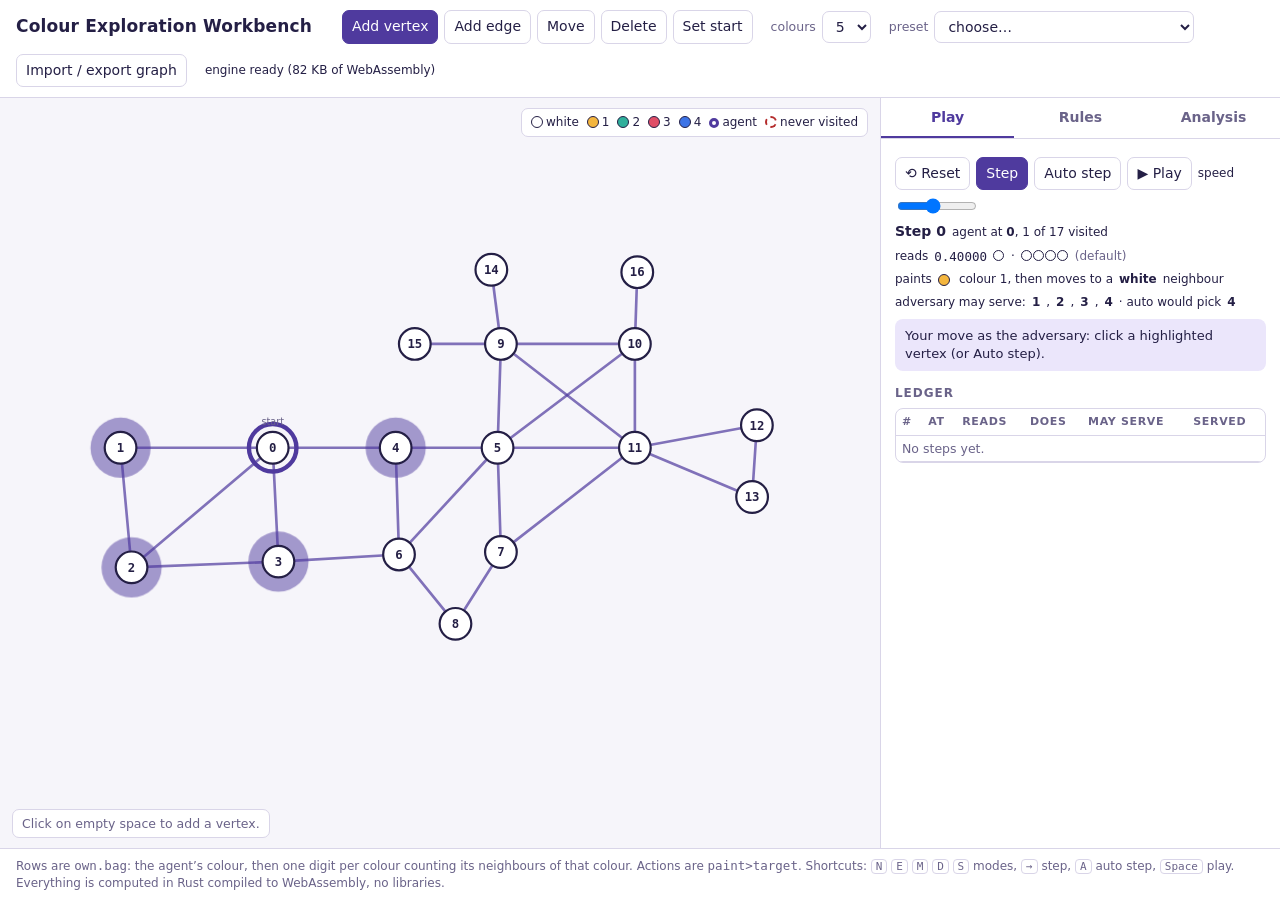
==== docs/index.html @ 9316505f "Serve the workbench from docs/, move the DMA simulator to its own folder GitHub Pages needs one fold" ====
<!doctype html>
<html lang="en">
<head>
<meta charset="utf-8">
<meta name="viewport" content="width=device-width, initial-scale=1">
<title>Colour Exploration Workbench</title>
<style>
:root{
  --paper:#f6f5fa; --surface:#ffffff; --ink:#241f45; --soft:#6a6389; --rule:#d9d5e8; --pen:#4f3a9e; --pen-soft:#ebe6fb;
  --good:#1f7a55; --good-bg:#e3f3eb; --bad:#b42b2b; --bad-bg:#f9e4e4; --warn:#8a6400; --warn-bg:#f7efd6;
  --c0:#ffffff; --c1:#f4b63e; --c2:#2faf9b; --c3:#e04e67; --c4:#3d74e6; --c5:#8e5ad6;
  --mono:ui-monospace,Menlo,Consolas,monospace; --body:system-ui,-apple-system,"Segoe UI",Roboto,Helvetica,Arial,sans-serif;
}
@media (prefers-color-scheme: dark){:root{
  --paper:#141126; --surface:#1c1833; --ink:#ece9f7; --soft:#a9a2c6; --rule:#372f5a; --pen:#b39dff; --pen-soft:#2a2350;
  --good:#5bcb92; --good-bg:#173226; --bad:#f07070; --bad-bg:#3a1c22; --warn:#e3b341; --warn-bg:#3a3016;
}}
*{box-sizing:border-box}
html,body{height:100%}
body{margin:0;background:var(--paper);color:var(--ink);font-family:var(--body);font-size:14px;line-height:1.4;display:flex;flex-direction:column}
header{display:flex;flex-wrap:wrap;align-items:center;gap:10px 18px;padding:10px 16px;border-bottom:1px solid var(--rule);background:var(--surface)}
header h1{font-size:17px;margin:0 12px 0 0;font-weight:600;letter-spacing:.01em}
.group{display:flex;align-items:center;gap:6px}
.group label{color:var(--soft);font-size:12.5px}
button,select,input[type=text],input[type=number],textarea{font:inherit;color:var(--ink);background:var(--surface);border:1px solid var(--rule);border-radius:7px;padding:6px 9px}
button{cursor:pointer}
button:hover{background:var(--pen-soft)}
button[aria-pressed="true"],button.primary{background:var(--pen);border-color:var(--pen);color:#fff}
button:disabled{opacity:.45;cursor:default}
button:focus-visible,select:focus-visible,input:focus-visible{outline:2px solid var(--pen);outline-offset:2px}
main{flex:1;display:grid;grid-template-columns:minmax(0,1fr) 400px;gap:0;min-height:0}
@media (max-width:980px){main{grid-template-columns:1fr}}
#stage{position:relative;background:var(--paper);min-height:420px}
#stage svg{width:100%;height:100%;display:block;touch-action:none}
#hint{position:absolute;left:12px;bottom:10px;font-size:12.5px;color:var(--soft);background:var(--surface);border:1px solid var(--rule);border-radius:7px;padding:5px 9px;max-width:70%}
#legend{position:absolute;right:12px;top:10px;display:flex;gap:8px;flex-wrap:wrap;font-size:12px;background:var(--surface);border:1px solid var(--rule);border-radius:7px;padding:5px 9px}
.sw{display:inline-block;width:12px;height:12px;border-radius:50%;border:1.5px solid var(--ink);vertical-align:-2px;margin-right:3px}
aside{border-left:1px solid var(--rule);background:var(--surface);display:flex;flex-direction:column;min-height:0}
@media (max-width:980px){aside{border-left:0;border-top:1px solid var(--rule)}}
.tabs{display:flex;border-bottom:1px solid var(--rule)}
.tabs button{flex:1;border:0;border-radius:0;background:transparent;padding:10px 6px;font-weight:600;color:var(--soft)}
.tabs button[aria-selected="true"]{color:var(--pen);box-shadow:inset 0 -2px 0 var(--pen);background:transparent}
.panel{display:none;padding:12px 14px;overflow:auto;flex:1}
.panel.active{display:block}
.panel h2{font-size:12px;letter-spacing:.08em;text-transform:uppercase;color:var(--soft);margin:14px 0 6px}
.panel h2:first-child{margin-top:0}
.row{display:flex;flex-wrap:wrap;gap:6px;align-items:center;margin:6px 0}
.mono{font-family:var(--mono);font-size:12.5px}
.note{color:var(--soft);font-size:12.5px;margin:4px 0}
.banner{border-radius:8px;padding:8px 10px;margin:8px 0;font-size:13px}
.banner.good{background:var(--good-bg);color:var(--good)}
.banner.bad{background:var(--bad-bg);color:var(--bad)}
.banner.warn{background:var(--warn-bg);color:var(--warn)}
.banner.neutral{background:var(--pen-soft);color:var(--ink)}
table{border-collapse:collapse;width:100%;font-size:12.5px}
th{text-align:left;color:var(--soft);font-weight:600;font-size:11px;letter-spacing:.06em;text-transform:uppercase;padding:5px 6px;border-bottom:1px solid var(--rule)}
td{padding:4px 6px;border-bottom:1px solid var(--rule);vertical-align:middle;white-space:nowrap}
tr.cur td{background:var(--pen-soft)}
tr.cycle td:first-child{box-shadow:inset 3px 0 0 var(--bad)}
td select{padding:2px 4px}
textarea{width:100%;min-height:90px;font-family:var(--mono);font-size:12px}
.chips i{display:inline-block;width:11px;height:11px;border-radius:50%;border:1px solid var(--ink);margin-right:1px;vertical-align:-1px}
#ledgerwrap{max-height:260px;overflow:auto;border:1px solid var(--rule);border-radius:8px}
.small{font-size:12px}
.node.option{cursor:pointer}
.node.option .halo{animation:pulse 1.1s ease-in-out infinite}
@keyframes pulse{0%,100%{opacity:.35}50%{opacity:.85}}
@media (prefers-reduced-motion:reduce){.node.option .halo{animation:none;opacity:.7}}
.footer{padding:8px 16px;border-top:1px solid var(--rule);color:var(--soft);font-size:12px;background:var(--surface)}
kbd{font-family:var(--mono);font-size:11px;border:1px solid var(--rule);border-radius:4px;padding:0 4px}
</style>
</head>
<body>
<header>
  <h1>Colour Exploration Workbench</h1>
  <div class="group" role="group" aria-label="Drawing mode">
    <button type="button" data-mode="node" aria-pressed="true" title="Click empty space to add a vertex (N)">Add vertex</button>
    <button type="button" data-mode="edge" aria-pressed="false" title="Click two vertices to join them (E)">Add edge</button>
    <button type="button" data-mode="move" aria-pressed="false" title="Drag vertices (M)">Move</button>
    <button type="button" data-mode="delete" aria-pressed="false" title="Click a vertex or an edge to remove it (D)">Delete</button>
    <button type="button" data-mode="start" aria-pressed="false" title="Click a vertex to make it the start (S)">Set start</button>
  </div>
  <div class="group"><label for="k">colours</label><select id="k"><option>2</option><option>3</option><option>4</option><option selected>5</option><option>6</option></select></div>
  <div class="group"><label for="preset">preset</label><select id="preset"><option value="">choose…</option><option value="sketch1">Sketch I (17)</option><option value="sketch2">Sketch II (14)</option><option value="paw">paw + pendant (k=2 killer)</option><option value="c4p">C4 with two pendants</option><option value="ladder4">ladder L4 with corner pendants</option><option value="clear">empty canvas</option></select></div>
  <div class="group"><button type="button" id="b-import-graph">Import / export graph</button></div>
  <div class="group small" id="wasm-status">loading engine…</div>
</header>

<main>
  <div id="stage">
    <svg id="svg" viewBox="0 0 1000 640" role="img" aria-label="graph canvas"></svg>
    <div id="legend"></div>
    <div id="hint">Click on empty space to add a vertex.</div>
  </div>
  <aside>
    <div class="tabs" role="tablist">
      <button type="button" role="tab" data-tab="play" aria-selected="true">Play</button>
      <button type="button" role="tab" data-tab="rules" aria-selected="false">Rules</button>
      <button type="button" role="tab" data-tab="analysis" aria-selected="false">Analysis</button>
    </div>

    <section class="panel active" id="panel-play">
      <div class="row">
        <button type="button" id="b-reset" title="Back to the start position">⟲ Reset</button>
        <button type="button" id="b-step" class="primary" title="One step; you choose when several neighbours carry the target colour">Step</button>
        <button type="button" id="b-auto" title="One step, the automatic adversary choosing">Auto step</button>
        <button type="button" id="b-play" title="Keep auto-stepping">▶ Play</button>
        <label class="small" for="speed">speed</label><input type="range" id="speed" min="1" max="10" value="5" style="width:80px">
      </div>
      <div id="playstatus"></div>
      <h2>Ledger</h2>
      <div id="ledgerwrap"><table id="ledger"><thead><tr><th>#</th><th>at</th><th>reads</th><th>does</th><th>may serve</th><th>served</th></tr></thead><tbody></tbody></table></div>
    </section>

    <section class="panel" id="panel-rules">
      <h2>Undefined rows</h2>
      <div class="row"><label for="default" class="small">answered by</label>
        <select id="default">
          <option value="none">nothing (ask me)</option>
          <option value="sigma">σ* = sweep(c0,t4,p0)</option>
          <option value="sweep">sweep(c,t,p)…</option>
          <option value="flipsweep4">flipsweep4 (k≥4)</option>
          <option value="flipsweep4b">flipsweep4b (k≥4)</option>
          <option value="flipsweep5">flipsweep5 (k≥5)</option>
          <option value="flipsweep5d">flipsweep5d (k≥5)</option>
          <option value="eat3">eat3 (k≥3)</option>
          <option value="chase3">chase3 (k≥3)</option>
          <option value="chasewhite">chase white, else stay</option>
        </select>
        <span id="sweepparams" hidden>c <select id="sw-c"></select> t <select id="sw-t"></select> p <select id="sw-p"></select></span>
      </div>
      <p class="note">Rows you define below always win over the default. With “nothing”, the first undefined row the agent reads stops the play and asks you for its action, so a rule can be built while playing.</p>
      <h2>Defined rows <span id="rowcount" class="small"></span></h2>
      <div class="row"><input type="text" id="newrow" class="mono" placeholder="row, e.g. 1.2010" size="12"> paint <select id="newpaint"></select> target <select id="newtarget"></select> <button type="button" id="b-addrow">Add</button></div>
      <div id="tablewrap"><table id="rules"><thead><tr><th>row</th><th>bag</th><th>paint</th><th>target</th><th></th></tr></thead><tbody></tbody></table></div>
      <h2>Import / export</h2>
      <p class="note">One <span class="mono">row paint&gt;target</span> per line, the engine’s <span class="mono">rule_final.txt</span> format; lines starting with <span class="mono">#</span> are ignored.</p>
      <textarea id="tabletext" spellcheck="false"></textarea>
      <div class="row"><button type="button" id="b-table-import">Replace table with text</button><button type="button" id="b-table-export">Text from table</button><button type="button" id="b-table-clear">Clear table</button></div>
    </section>

    <section class="panel" id="panel-analysis">
      <h2>All adversarial executions</h2>
      <p class="note">The exact game enumerates every position the adversary can reach under the rule. “Explores” means no adversarial execution leaves a vertex unvisited; “fails” comes with one trapping execution you can replay.</p>
      <div class="row"><label class="small" for="cap">position cap</label><input type="number" id="cap" value="1000000" min="1000" max="12000000" step="100000" style="width:120px"><button type="button" id="b-exact" class="primary">Search all executions</button><button type="button" id="b-cancel" disabled>Cancel</button></div>
      <h2>Quick adversary walks</h2>
      <div class="row"><label class="small" for="walks">random walks</label><input type="number" id="walks" value="64" min="0" max="100000" style="width:90px"><button type="button" id="b-walks">Run walks</button></div>
      <div id="analysis"></div>
    </section>
  </aside>
</main>
<div class="footer">Rows are <span class="mono">own.bag</span>: the agent’s colour, then one digit per colour counting its neighbours of that colour. Actions are <span class="mono">paint&gt;target</span>. Shortcuts: <kbd>N</kbd> <kbd>E</kbd> <kbd>M</kbd> <kbd>D</kbd> <kbd>S</kbd> modes, <kbd>→</kbd> step, <kbd>A</kbd> auto step, <kbd>Space</kbd> play. Everything is computed in Rust compiled to WebAssembly, no libraries.</div>

<dialog id="graphdialog" style="border:1px solid var(--rule);border-radius:10px;background:var(--surface);color:var(--ink);max-width:560px;width:90%">
  <h3 style="margin:0 0 8px;font-size:15px">Graph as text</h3>
  <p class="note">Format <span class="mono">n start u-v,u-v,…</span> with vertices <span class="mono">0…n−1</span>. Imported vertices are laid out on a circle; drag them afterwards.</p>
  <textarea id="graphtext" spellcheck="false" style="min-height:70px"></textarea>
  <div class="row" style="justify-content:flex-end"><button type="button" id="b-graph-close">Close</button><button type="button" id="b-graph-apply" class="primary">Import</button></div>
</dialog>

<script>
const WASM_B64 = "AGFzbQEAAAABgAESYAN/f38BfmACf38AYAN/f38Bf2ACf38Bf2ADf39/AGAEf39/fwBgBX9/f39/AGAGf39/f39/AGABfwBgBX9/fn5/AGAGf39+fn9/AGAGf39/f35/AGAEf39/fwF/YAF/AX9gAABgBn9/f39/fwF/YAV/f39/fwF/YAR/fn5/[base64]/AUGAgMAACwcwBQZtZW1vcnkCAAVhbGxvYwB7B2RlYWxsb2MAfAtmcmVlX3Jlc3VsdAB9A3J1bgB+CUkBAEEBCyY71AHRAVu/AcwBba8B1QFEP0VARkGPAYYBqAGnAawBpgGlAaMBpAGHAaIBqgGpAasBoQGgAbIBuwG6AbwBuQHAAdABCpHiBNoBwAUBCH8gASACaiEDQQAhBAJAAkACQCACDQAgASECQQAhBQwBCyABIQIDQCAEIQUCQAJAIAIiBCwAACIGQX9MDQAgBEEBaiECIAZB/wFxIQYMAQsgBC0AAUE/cSECIAZBH3EhBwJAIAZBX0sNACAHQQZ0IAJyIQYgBEECaiECDAELIAJBBnQgBC0AAkE/cXIhAgJAIAZBcE8NACACIAdBDHRyIQYgBEEDaiECDAELIAJBBnQgBC0AA0E/cXIgB0ESdEGAgPAAcXIhBiAEQQRqIQILIAIgBGsgBWohBAJAIAZBd2pBBUkNACAGQSBGDQAgBkGFAUkNAgJAAkAgBkEIdiIHQR9KDQAgB0UNASAHQRZHDQQgBkGALUcNBAwCCwJAIAdBIEYNACAHQTBHDQQgBkGA4ABHDQQMAgsgBkH/AXEtAKWgwIAAQQJxRQ0DDAELIAZB/wFxLQCloMCAAEEBcUUNAgsgAiADRw0AC0EAIQVBACEEDAELIAIgA0YNAANAAkAgAyIHQX9qIgMsAAAiBkF/Sg0AAkACQCAHQX5qIgMtAAAiCMAiCUFASA0AIAhBH3EhCAwBCwJAAkAgB0F9aiIDLQAAIgjAIgpBQEgNACAIQQ9xIQgMAQsgB0F8aiIDLQAAQQdxQQZ0IApBP3FyIQgLIAhBBnQgCUE/cXIhCAsgCEEGdCAGQT9xciEGCwJAIAZBd2pBBUkNACAGQSBGDQACQCAGQYUBSQ0AAkACQAJAIAZBCHYiCEEfSg0AIAhFDQEgCEEWRw0DIAZBgC1GDQQMAwsgCEEgRg0BIAhBMEcNAiAGQYDgAEYNAwwCCyAGQf8BcS0ApaDAgABBAXFFDQEMAgsgBkH/AXEtAKWgwIAAQQJxDQELIAQgAmsgB2ohBAwCCyACIANHDQALCyAAIAQgBWs2AgQgACABIAVqNgIAC74BAQZ/AkADQCACIgRFDQECQCABIARqIgVBf2oiAiwAACIGQX9KDQACQAJAIAVBfmoiAi0AACIHwCIIQUBIDQAgB0EfcSEFDAELAkACQCAFQX1qIgItAAAiB8AiCUFASA0AIAdBD3EhBQwBCyAFQXxqIgItAABBB3FBBnQgCUE/cXIhBQsgBUEGdCAIQT9xciEFCyAFQQZ0IAZBP3FyIQYLIAIgAWshAiAGIANGDQALCyAAIAQ2AgQgACABNgIAC8sCAQd/I4CAgIAAQSBrIgQgASACaiIFNgIUIAQgAjYCDCAEIAE2AgggBCADKQIANwMAQQAhBgJAIAJFDQAgASEDA0AgBCADQQFqIgc2AhACQCADLQAAIgjAQX9KDQAgBCADQQJqIgc2AhAgAy0AAUE/cSEJIAhBH3EhCgJAIAhB3wFLDQAgCkEGdCAJciEIDAELIAQgA0EDaiIHNgIQIAlBBnQgAy0AAkE/cXIhCQJAIAhB8AFPDQAgCSAKQQx0ciEIDAELIAQgA0EEaiIHNgIQIAlBBnQgAy0AA0E/cXIgCkESdEGAgPAAcXIhCAsgBCAHIANrIAZqIgk2AhhBACEDA0AgA0EIRg0CIAQgA2ohCiADQQRqIQMgCigCACAIRw0ACyAJIQYgByEDIAcgBUcNAAsgAiEGCyAAIAIgBms2AgQgACABIAZqNgIAC9UCAQd/I4CAgIAAQSBrIgQgASACaiIFNgIYIAQgAjYCECAEIAE2AgwgBCADKAIINgIIIAQgAykCADcDAEEAIQYCQCACRQ0AIAEhAwNAIAQgA0EBaiIHNgIUAkAgAy0AACIIwEF/[base64]/[base64]/gICAACECDAELIAQgAxCCgYCAACECCwJAIAINACAAIAQ2AgggACADNgIEDAELIAAgAjYCCCAAIAE2AgRBACEDDAELQQEhAwsgACADNgIAC4gBAQR/I4CAgIAAQRBrIgMkgICAgABBACEEIANBDGohBQJAAkAgAkUNACAAKAIAIgZFDQAgAyABNgIMIAYgAmwhBCAAKAIEIQIgA0EIaiEFDAELCyAFIAQ2AgACQCADKAIMIgRFDQAgAygCCCIFRQ0AIAIgBSAEEICBgIAACyADQRBqJICAgIAAC7MKAwJ/[base64]/[base64]/[base64]/[base64]/AgAAQvoGAgAAAC0H4mMCAAEETQbSPwIAAEL6BgIAAAAtB+JjAgABBE0G0j8CAABC+gYCAAAALQfiYwIAAQRNBtI/AgAAQvoGAgAAAC0H4mMCAAEETQbSPwIAAEL6BgIAAAAtB+JjAgABBE0G0j8CAABC+gYCAAAALQfiYwIAAQRNBtI/AgAAQvoGAgAAAC0H4mMCAAEETQbSPwIAAEL6BgIAAAAtB+JjAgABBE0G0j8CAABC+gYCAAAALQfiYwIAAQRNBtI/AgAAQvoGAgAAAC0H4mMCAAEETQbSPwIAAEL6BgIAAAAsgACAFKQIINwIAIAAgCSAMazYCCAsgBUEgaiSAgICAAAviBwYFfwF+A38BfgF/AX4jgICAgABB0ABrIgUkgICAgAAgBSADNgIcIAEoAgwhBiAFIAVBHGo2AiACQAJAAkAgBiACaiIDIAZJDQACQAJAIAMgASgCBCICIAJBAWpBA3ZBB2wgAkEISRsiAkEBdk0NAAJAAkAgAkEBaiICIAMgAiADSxsiA0EPSQ0AIANB/////wFLDQVBfyADQQN0QQduQX9qZ3ZBAWohAwwBC0EEIANBCHFBCGogA0EESRshAwsgBUHAAGogA0EwQRAgAyAEEIqAgIAAIAUoAkghByAFKAJEIQggBSgCQCIJRQ0EIAFBEGohAyAFKAJMIQICQCAIQQlqIgRFDQAgCUH/ASAE/AsACyAFIAI2AjwgBSAHNgI4IAUgCDYCNCAFIAk2AjAgBUKwgICAgAI3AiggBSADNgIkQQAhBEEAIQMCQCAGRQ0AIAEoAgAiAikDAEJ/hUKAgYKEiJCgwIB/gyEKQQAhAwNAAkAgCkIAUg0AA0AgA0EIaiEDIAJBCGoiAikDAEKAgYKEiJCgwIB/[base64]/gyIOQgBSDQBBCCEPA0AgDCAPaiEMIA9BCGohDyAJIAwgCHEiDGopAABCgIGChIiQoMCAf4MiDlANAAsLIApCf3whEAJAIAkgDnqnQQN2IAxqIAhxIgxqLAAAQQBIDQAgCSkDAEKAgYKEiJCgwIB/[base64]/[base64]/IAAoAgAhBAJAAkAgACgCBCIFQQFqIgYNAAJAIAZFDQAgBEEIaiAEIAb8CgAAC0F/IQdBACEIDAELIAZBA3YgBkEHcUEAR2ohCCAEIQcDQCAHIAcpAwAiCUJ/hUIHiEKBgoSIkKDAgAGDIAlC//79+/fv37//[base64]/gyIJUA0ACwsCQCAEIAl6p0EDdiACaiAIcSICaiwAAEEASA0AIAQpAwBCgIGChIiQoMCAf4N6p0EDdiECCwJAIAIgBmsgByAGa3MgCHFBCEkNACAEIAJqIgYtAAAhDSAGIAxBGXYiDDoAACAAKAIAIAJBeGogCHFqQQhqIAw6AAAgBCADIAJBf3NsaiEIAkAgDUH/AUcNACAAKAIEIQYgACgCACAHakH/[base64]/AX4jgICAgABB0ABrIgUkgICAgAAgBSADNgIcIAEoAgwhBiAFIAVBHGo2AiACQAJAAkAgBiACaiIDIAZJDQACQAJAIAMgASgCBCICIAJBAWpBA3ZBB2wgAkEISRsiAkEBdk0NAAJAAkAgAkEBaiICIAMgAiADSxsiA0EPSQ0AIANB/////wFLDQVBfyADQQN0QQduQX9qZ3ZBAWohAwwBC0EEIANBCHFBCGogA0EESRshAwsgBUHAAGogA0EwQRAgAyAEEIqAgIAAIAUoAkghByAFKAJEIQggBSgCQCIJRQ0EIAFBEGohAyAFKAJMIQICQCAIQQlqIgRFDQAgCUH/ASAE/AsACyAFIAI2AjwgBSAHNgI4IAUgCDYCNCAFIAk2AjAgBUKwgICAgAI3AiggBSADNgIkQQAhBEEAIQMCQCAGRQ0AIAEoAgAiAikDAEJ/hUKAgYKEiJCgwIB/gyEKQQAhAwNAAkAgCkIAUg0AA0AgA0EIaiEDIAJBCGoiAikDAEKAgYKEiJCgwIB/[base64]/gyIOQgBSDQBBCCEPA0AgDCAPaiEMIA9BCGohDyAJIAwgCHEiDGopAABCgIGChIiQoMCAf4MiDlANAAsLIApCf3whEAJAIAkgDnqnQQN2IAxqIAhxIgxqLAAAQQBIDQAgCSkDAEKAgYKEiJCgwIB/[base64]/AX4jgICAgABB0ABrIgUkgICAgAAgBSADNgIcIAEoAgwhBiAFIAVBHGo2AiACQAJAAkAgBiACaiIDIAZJDQACQAJAIAMgASgCBCICIAJBAWpBA3ZBB2wgAkEISRsiAkEBdk0NAAJAAkAgAkEBaiICIAMgAiADSxsiA0EPSQ0AIANB/////wFLDQVBfyADQQN0QQduQX9qZ3ZBAWohAwwBC0EEIANBCHFBCGogA0EESRshAwsgBUHAAGogA0EJQQggAyAEEIqAgIAAIAUoAkghByAFKAJEIQggBSgCQCIJRQ0EIAFBEGohAyAFKAJMIQICQCAIQQlqIgRFDQAgCUH/ASAE/AsACyAFIAI2AjwgBSAHNgI4IAUgCDYCNCAFIAk2AjAgBUKJgICAgAE3AiggBSADNgIkQQAhBEEAIQMCQCAGRQ0AIAEoAgAiAikDAEJ/hUKAgYKEiJCgwIB/gyEKQQAhAwNAAkAgCkIAUg0AA0AgA0EIaiEDIAJBCGoiAikDAEKAgYKEiJCgwIB/[base64]/[base64]/AX4DfwF+AX8BfiOAgICAAEHQAGsiBSSAgICAACAFIAM2AhwgASgCDCEGIAUgBUEcajYCIAJAAkACQCAGIAJqIgMgBkkNAAJAAkAgAyABKAIEIgIgAkEBakEDdkEHbCACQQhJGyICQQF2TQ0AAkACQCACQQFqIgIgAyACIANLGyIDQQ9JDQAgA0H/////AUsNBUF/[base64]/[base64]/[base64]/[base64]/I4CAgIAAQRBrIgUkgICAgAAgBUEIaiAAIAEgAiADIAQQtICAgAACQCAFKAIIIgRBf0YNACAEIAUoAgwQtIGAgAAACyAFQRBqJICAgIAAC/sFAQt/[base64]/gICAACILRQ0CIAtB7uqx4wY2AAAgAkEENgJYIAIgCzYCVCACQQQ2AlACQAJAIApBAXFFDQAgAkEIaiAJIAJBjQFqQQMQxYGAgAAgAigCCCEMIAJB3ABqIAIoAgwiC0EAQQFBARCGgICAACACKAJgIQkgAigCXEEBRg0FIAIoAmQhCgJAIAtFDQAgC0UNACAKIAwgC/[base64]/aiIIDQALCyAEIAM2AgAgAkGQAWokgICAgAAPC0EBQQQQtIGAgAAACyAJIAIoAmQQtIGAgAAAC4MBAQR/[base64]/[base64]/I4CAgIAAQSBrIgIkgICAgAAgAEEIaiEDAkAgASgCDCABKAIEayIEIAAoAgAgACgCCCIFa00NACAAIAUgBEEQQTAQk4CAgAAgACgCCCEFCyACIAAoAgQ2AhQgAiAFNgIQIAIgAzYCDCACIAEpAhA3AhggASACQQxqEJqAgIAAIAJBIGokgICAgAALjgIDCH8CfgF/[base64]/wFxQQJGDQMgA0EBcQ0DIAEpA0giBSABKQNAIgZUDQMgBSAGfSIFQv////8PWA0BQQAhAyACQQRqIQcMAgsgA0EBcQ0EIAEpA0giBSABKQNAIgZUDQQCQAJAIAUgBn0iBUL/////[base64]/[base64]/IAEtAB0hAiABKAIYIQMgASgCECEEIAEoAgQhBSABLQAcIQYgASgCFCEHIAEoAgghCCABKAIAIQkCQANAIAkhCkEAIQsCQCACQQFxRQ0ADAILAkACQCAEIAdGDQADQCADIQwCQAJAIAQiAywAACICQX9MDQAgA0EBaiEEIAJB/wFxIQIMAQsgAy0AAUE/cSEEIAJBH3EhCQJAIAJBX0sNACAJQQZ0IARyIQIgA0ECaiEEDAELIARBBnQgAy0AAkE/cXIhBAJAIAJBcE8NACAEIAlBDHRyIQIgA0EDaiEEDAELIARBBnQgAy0AA0E/cXIgCUESdEGAgPAAcXIhAiADQQRqIQQLIAQgA2sgDGohAwJAAkACQCACQXdqIglBF0sNAEEBIAl0QZ+AgARxDQELIAJBhQFJDQECQAJAAkAgAkEIdiIJQR9KDQAgCUUNASAJQRZHDQQgAkGALUcNBAwDCyAJQSBGDQEgCUEwRw0DIAJBgOAARw0DDAILIAJB/wFxLQCloMCAAEEBcQ0BDAILIAJB/[base64]/[base64]/wFxQQpJGyEFQQAhBAwECyACQQFqIQIgA0F/aiEDIAVB/wFxIAZB/[base64]/[base64]/IAEtAAQhAiABKAIAIQMgAS0ABUH/AXEhBAJAA0AgAiIBQf8BcSAETw0BIAFBAWohAiADKAIAIAF2QQFxRQ0AAkAgACgCCCIFIAAoAgBHDQAgACAFQQFBAUEBEJOAgIAACyAAIAVBAWo2AgggACgCBCAFaiABOgAADAALCwvBAQEGfyABLQAFIQIgAS0ABCEDIAEoAgAhBAJAA0AgA0H/[base64]/ajYCAAwBCwsgAkEQaiSAgICAAAtKAQJ/[base64]/[base64]/aiIBDQALCwsdACAAQQRBBBCHgICAACAAQQxqQQFBAhCHgICAAAtVAQJ/[base64]/AoAAAsgACAEIANqNgIIC+8BAQJ/[base64]/[base64]/aiEFA0AgBCACNgIAIARBBGohBCAFQX9qIgUNAAsgAyABakF/[base64]/[base64]/AYOFQpWViLnytrC+0QB+QgWJIAYoAiAiEq2FQpWViLnytrC+0QB+IhOncSEGIBNCGYhC/wCDQoGChIiQoMCAAX4hFEEAIRUgBEH/AXEhFgNAAkAgCyAGaikAACIXIBSFIhNCf4UgE0L//fv379+//358g0KAgYKEiJCgwIB/gyITUA0AA0ACQCAQIAtBACATeqdBA3YgBmogDHFrQTBsaiIEQVBqIhgpAwCFIBEgGCkDCIWEQgBSDQAgFiAEQWRqLQAARw0AIBIgBEFgaigCAEYNBQsgE0J/[base64]/[base64]/[base64]/I4CAgIAAQTBrIgMkgICAgAAQg4GAgABBASEEAkACQAJAAkBBAUEBEP+AgIAAIgVFDQAgBUEiOgAAIANBATYCFCADIAU2AhAgA0EBNgIMQQEhBiACRQ0CIAEgAmohBkEBIQQDQAJAAkAgASwAACICQX9MDQAgAUEBaiEBIAJB/wFxIQIMAQsgAS0AAUE/cSEHIAJBH3EhCAJAIAJBX0sNACAIQQZ0IAdyIQIgAUECaiEBDAELIAdBBnQgAS0AAkE/cXIhBwJAIAJBcE8NACAHIAhBDHRyIQIgAUEDaiEBDAELIAdBBnQgAS0AA0E/[base64]/cUGAf3IhCgJAIAJB//8DSw0AIAggCToAAiAIIAo6AAEgCCALQeABcjoAAAwDCyAIIAk6AAMgCCAKOgACIAggC0E/[base64]/gEBBH8jgICAgABBIGsiAiSAgICAAAJAAkACQAJAIAFB/wFxQf8BRw0AEIOBgIAAQQJBARD/gICAACIBRQ0CIABBAjYCCCAAIAE2AgQgAEECNgIAIAFBreIAOwAADAELIAJBCGogASACQRFqQQMQxYGAgAAgAigCCCEDIAJBFGogAigCDCIBQQBBAUEBEIaAgIAAIAIoAhghBCACKAIUQQFGDQIgAigCHCEFAkAgAUUNACABRQ0AIAUgAyAB/AoAAAsgACABNgIIIAAgBTYCBCAAIAQ2AgALIAJBIGokgICAgAAPC0EBQQIQtIGAgAAACyAEIAIoAhwQtIGAgAAAC9cBAQF/[base64]/[base64]/AXFBK0YiAmohAQJAAkAgBSACayIFQQNJDQBBACECA0AgBUUhBCAFRQ0DIAEtAAAhBgJAAkAgAkH/AXFBCmwiAkEIdg0AIAZBUGoiBkEKSQ0BDAQLQQJBASAGQVBqQf8BcUEKSRshAkEAIQQMBAsgAUEBaiEBIAVBf2ohBSACQf8BcSAGQf8BcWoiAkH/AXEgAkYNAAtBAiECDAILAkAgBQ0AQQEhBEEAIQIMAgsgBUEBRiEGQQAhAgNAIAEtAABBUGoiBUEKSSEEIAVBCUsNASABQQFqIQEgAkEKbCAFaiECIAZBAXEhBUEBIQYgBUUNAAwCCwtBASECCyAAIAI6AAEgACAEOgAAIANBIGokgICAgAALQgEBfwJAIAFB/[base64]/AX4BfwJ+AX8BfgN/An4GfwJ+I4CAgIAAQeACayIEJICAgIAAIAEtABghBSAEQgA3AyggBEIANwMgIAQgAS0AGSIGOgA0IARBASAGdDYCMBCDgYCAAAJAAkACQAJAQSBBEBD/gICAACIHRQ0AIAcgBCkDODcDGCAHIAQpAzA3AxAgByAEKQMoNwMIIAcgBCkDIDcDACAEQQE2AlQgBCAHNgJQIARBATYCTCAEQQApAvCAwIAANwNgIARBACkC6IDAgAA3A1ggBEEYaiAEQdgAaiAEQSBqQQAQyICAgAAQg4GAgAACQEEEQQQQ/4CAgAAiCEUNACAIQQA2AgAgBEEBNgJ0IAQgCDYCcCAEQQE2AmwQg4GAgAACQEEEQQQQ/4CAgAAiBkUNAEF/[base64]/wFxQQJGDQAgBEGgAmogASAEQZABaiAFQf///[base64]///8HcSITQQh2IAVB/[base64]/[base64]/wCDQoGChIiQoMCAAX4hHEEAIR0gBCgCWCEYA0ACQCAYIBRqKQAAIh4gHIUiG0J/hSAbQv/9+/fv37//fnyDQoCBgoSIkKDAgH+DIhtQDQADQAJAIBkgGEEAIBt6p0EDdiAUaiALcWtBMGxqIhpBUGoiFykDAIUgECAXKQMIhYRCAFINACAVQf8BcSAaQWRqLQAARw0AIBYgGkFgaigCAEYNBQsgG0J/[base64]/[base64]/[base64]/[base64]/wCDQoGChIiQoMCAAX4hGUEAIQ8gBCgCkAIhFANAAkAgFCAFaikAACIbIBmFIhBCf4UgEEL//fv379+//358g0KAgYKEiJCgwIB/gyIQUA0AAkADQCAGIBQgEHqnQQN2IAVqIBVxQQN0ayIWQXhqKAIARg0BIBBCf3wgEIMiEFANAgwACwsCQAJAIAYgEU8NACAWQXxqKAIAIRQgGiAGQQV0aigCECEGEIOBgIAAQQpBARD/[base64]/AXFBAkYNAiAEQZABaiABIARBoAJqIAVB////[base64]/wGDhUKVlYi58rawvtEAfkIFiSAFKAIgIgqthUKVlYi58rawvtEAfiIQp3EhFCAQQhmIQv8Ag0KBgoSIkKDAgAF+IRlBACESA0ACQCAPIBRqKQAAIhsgGYUiEEJ/hSAQQv/9+/fv37//fnyDQoCBgoSIkKDAgH+DIhBQDQADQAJAIBwgD0EAIBB6p0EDdiAUaiANcWtBMGxqIhZBUGoiFykDAIUgHiAXKQMIhYRCAFINACATQf8BcSAWQWRqLQAARw0AIAogFkFgaigCAEYNBQsgEEJ/fCAQgyIQUEUNAAsLIBsgG0IBhoNCgIGChIiQoMCAf4NQRQ0BIBQgEkEIaiISaiANcSEUDAALC0GUm8CAAEEWQcCSwIAAEM6BgIAAAAsgFkFwaigCACIUIAdPDQYgGCAUai0AAA0AAkAgJkH/[base64]/AXFBAkYNAiAEQZABaiABIARBoAJqIAVB////[base64]/wGDhUKVlYi58rawvtEAfkIFiSAFKAIgIhithUKVlYi58rawvtEAfiIbp3EhBSAbQhmIQv8Ag0KBgoSIkKDAgAF+IRxBACEIIAQoAlghFQNAAkAgFSAFaikAACIeIByFIhtCf4UgG0L//fv379+//358g0KAgYKEiJCgwIB/gyIbUA0AA0ACQCAiIBVBACAbeqdBA3YgBWogDXFrQTBsaiIWQVBqIhMpAwCFICMgEykDCIWEQgBSDQAgB0H/[base64]/[base64]/AX4CfwJ+BH8BfgJ/I4CAgIAAQRBrIgQkgICAgAAgAikDACIFQpWViLnytrC+0QB+QgWJIAIpAwgiBoVClZWIufK2sL7RAH5CBYkgAi0AFCIHrUL/AYOFQpWViLnytrC+0QB+QgWJIAIoAhAiCK2FQpWViLnytrC+0QB+IQkCQCABKAIIDQAgBEEIaiABQQEgAUEQakEBEI2AgIAACyABKAIEIgogCadxIQsgCUIZiCIMQv8Ag0KBgoSIkKDAgAF+IQ0gASgCACEOIAdB/wFxIQ9BACEQQQAhEQJAAkADQAJAIA4gC2opAAAiEiANhSIJQn+FIAlC//379+/fv/[base64]/[base64]/AEBAn8jgICAgABBMGsiBSSAgICAACAFQQA7ASwgBUEANgIoAkAgASgCCCIGIARB/wFxIgRNDQACQAJAIAEoAgQgBEECdCIGaigCACIBRQ0AA0AgBUEQaiACIAMgAWhBAnQQ2YGAgAAgBSgCEEEPcSIEQQZPDQIgBUEoaiAEaiIEIAQtAABBAWo6AAAgAUF/aiABcSIBDQALCyAFIAIgAyAGQfwAcRDZgYCAACAAIAUoAig2AAAgACAFLwEsOwAEIAAgBSgCAEEPcToABiAFQTBqJICAgIAADwsgBEEGQeiYwIAAEMSBgIAAAAsgBCAGQYSZwIAAEMSBgIAAAAvyAwcCfwJ+BH8BfgF/AX4BfyOAgICAAEEQayICJICAgIAAAkACQCAAKAIQRQ0AIAIgAS0ABiIDrUL/AYNClZWIufK2sL7RAH43AwAgASACEI+AgIAAIAIpAwAiBEIZiEL/AINCgYKEiJCgwIABfiEFIAAoAggiBiAEp3EhByAAKAIEIQggA0H/AXEhCSABNQAAIAFBBGozAABCIIaEQv///////z+DIQpBACELAkADQAJAIAggB2opAAAiDCAFhSIEQn+FIARC//379+/fv/9+fINCgIGChIiQoMCAf4MiBFANAANAAkAgCSAIQQAgBHqnQQN2IAdqIAZxa0EJbGoiA0F9ai0AAEcNACAKIANBd2oiDTUAACANQQRqMwAAQiCGhFENBAsgBEJ/fCAEgyIEUEUNAAsLIAwgDEIBhoNCgIGChIiQoMCAf4NQRQ0CIAcgC0EIaiILaiAGcSEHDAALCyADQX9qLQAAIQAgA0F+ai0AACEBQQAhBwwBCwJAIAAoAgAiB0H/AXFB/wFHDQBBAiEHQQAhAAwBCyACIAc2AgxBAUECIAJBDGogASAALQAUEPeAgIAAIgBBAXEbIQcgAEH///8HcSIBQRB2IQAgAUEIdiEBCyACQRBqJICAgIAAIAFB/wFxQQh0IABBEHRyIAdyC+sCAgN/BH4jgICAgABB4ABrIgUkgICAgAAgBUEQakIPQgAgAi0AFCIGQQJ0QfwAcSIHENiBgIAAIAUgA61C/[base64]/[base64]/[base64]/I4CAgIAAQRBrIgEkgICAgAAgAUEIaiAAIAAoAgBBAUEQQSAQtICAgAACQCABKAIIIgBBf0YNACAAIAEoAgwQtIGAgAAACyABQRBqJICAgIAAC6QBAQR/I4CAgIAAQRBrIgIkgICAgAAgASgCBCEDIAJBBGogASgCCCIBQQBBBEEEEIaAgIAAIAIoAgghBAJAIAIoAgRBAUYNACACKAIMIQUgAEEANgIIIAAgBTYCBCAAIAQ2AgACQCABRQ0AAkAgAUECdCIERQ0AIAUgAyAE/[base64]/AX4CfyOAgICAAEEQayIEJICAgIAAIAKtQpWViLnytrC+0QB+IQUCQCABKAIIDQAgBEEIaiABQQEgAUEQakEBEJCAgIAACyABKAIEIgYgBadxIQcgBUIZiCIIQv8Ag0KBgoSIkKDAgAF+IQkgASgCACEKQQAhC0EAIQwCQAJAA0ACQCAKIAdqKQAAIg0gCYUiBUJ/hSAFQv/9+/fv37//[base64]/AHEiDjoAACAKIA9BeGogBnFqQQhqIA46AAAgASABKAIIIAtBAXFrNgIIIAEgASgCDEEBajYCDCAKIA9BA3RrIgFBeGogAjYCACABQXxqIAM2AgAMAQsgDkF8aiIKKAIAIQEgCiADNgIAQQEhBwsgACABNgIEIAAgBzYCACAEQRBqJICAgIAAC5cBAQJ/[base64]/[base64]/AXEhBQJAAkACQANAIAQiBkH/[base64]/[base64]/[base64]/YBAQZ/[base64]/[base64]/[base64]/An4CfwF+An8BfgJ/I4CAgIAAQcABayIGJICAgIAAIAEtABghByAGQgA3AxggBkIANwMQIAYgAS0AGSIIOgAkIAZBASAIdDYCICAGQQApAvCAwIAANwNAIAZBACkC6IDAgAA3AzggBkEANgJUIAZCgICAgMAANwJMAkACQAJAIAUNACAAQoCAgIAgNwIADAELQX9BfyAHdEF/cyAHQSBGGyEJIAZBEGpBEGohCiAEQgEgBEIBVhshCyADQf8BcSEMQQEhCEEEIQ1BACEHAkADQCAIIQMCQAJAAkAgBigCICIIIAlGDQAgBigCREUNAiAGKAI8Ig4gBikDECIPQpWViLnytrC+0QB+QgWJIAYpAxgiEIVClZWIufK2sL7RAH5CBYkgBi0AJCIRrUL/AYOFQpWViLnytrC+0QB+QgWJIAithUKVlYi58rawvtEAfiIEp3EhEiAEQhmIQv8Ag0KBgoSIkKDAgAF+IRNBACEUIAYoAjghFQNAAkAgFSASaikAACIWIBOFIgRCf4UgBEL//fv379+//358g0KAgYKEiJCgwIB/gyIEUA0AA0ACQCAPIBVBACAEeqdBA3YgEmogDnFrQTBsaiIXQVBqIhgpAwCFIBAgGCkDCIWEQgBSDQAgEUH/[base64]/[base64]/AXFBAkYNACAGQeQAaiABIAZBEGogCEH///[base64]/[base64]/[base64]/wCDQoGChIiQoMCAAX4hDSABKAIAIQ4gB0H/AXEhD0EAIRBBACERAkACQANAAkAgDiALaikAACISIA2FIglCf4UgCUL//fv379+//358g0KAgYKEiJCgwIB/gyIJUA0AA0ACQCAFIA5BACAJeqdBA3YgC2ogCnFrQTBsaiITQVBqIhQpAwCFIAYgFCkDCIWEQgBSDQAgDyATQWRqLQAARw0AIAggE0FgaigCAEYNBAsgCUJ/[base64]/4CAgAAiA0UNAyADQQApALGXwIAANwAVIANBACkArJfAgAA3ABAgA0EAKQCkl8CAADcACCADQQApAJyXwIAANwAAQR0hBAwCCxCDgYCAAEEvIQlBL0EBEP+AgIAAIgNFDQMgA0G5l8CAAEEv/AoAAEEvIQQMAQsQg4GAgABBHCEJQRxBARD/[base64]/////D1gNAUEAIQMgAkEUaiEFDAILIANBAXENAyABKQNIIgYgASkDQCIHVA0DAkACQCAGIAd9IgZC/////w9YDQBBACEDIAJBFGohBQwBCyACQQE2AhQgBqchAyACQQhqIQULIAUgAzYCACACKAIUQQFHDQIgAigCCCIDQX9GDQIgAyAEakEBaiIFIARPDQQMAgsgAkEBNgIUIAanIQMgAkEIaiEFCyAFIAM2AgAgAigCFEEBRw0AIAIoAggiA0F/[base64]/An4jgICAgABBoARrIgMkgICAgAAgA0EFOgD+AyADQQA2AoADIANCgICAgBA3AvgCIANBfjYCwAMgA0EAKQLogMCAADcC4AMgA0EAKQLwgMCAADcC6AMgA0H/AToA3AMgA0EANgKMAyADQoCAgIDAADcChAMgA0HAmgw2AvgDIANCwIS9gIAINwLwAyADQoCAgIBwNwKkAyADQQA6APwDIANBADYCmAMgA0KAgICAEDcCkAMgA0KAgICAEDcCnAMgA0F/[base64]/[base64]/[base64]/AXFBCmwiEkEIdg0fIBMtAABBUGoiFUEJSw0fIBNBAWohEyAUQX9qIRQgEkH/AXEgFUH/AXFqIhJB/[base64]//wNxRQ0eIBEvAABB48IBcyASLQAAQfAAc3JB//8DcQ0IQcCEPSESAkACQAJAIBQOAh0AAQtBwIQ9IRIgEy0AACIVQVVqDgMcARwBCyATLQAAIRULIBMgFUH/[base64]/[base64]/wFxQStGIhJqIRMgFCASayIUQQlJDQpBACESA0AgFEUNDSASrUIKfiIZQiCIpw0MIBMtAABBUGoiFUEJSw0MIBNBAWohEyAUQX9qIRQgFSAZp2oiEiAVTw0ADAwLCwJAAkAgES8AAEHj6gFzIBItAABB8gBzckH//wNxRQ0AIBEvAABB9tIBcyASLQAAQfMAc3JB//8DcUUNASARLwAAQfLeAXMgEi0AAEH3AHNyQf//A3ENGSADQYAEaiAUQQBBAUEBEIaAgIAAIAMoAoQEIRUgAygCgARBAUYNBCADKAKIBCESAkAgFEUNACAURQ0AIBIgEyAU/AoAAAsCQCADKAK0A0F/Rg0AIAdBAUEBEIeAgIAACyADIBQ2ArwDIAMgEjYCuAMgAyAVNgK0AwwZC0EAIQ5BACESQQAhFQJAAkACQCAUDgIMAAELQQEhEkEAIRUgEy0AACIRQVVqDgMLAQsBCyATLQAAIRELIBMgEUH/AXFBK0YiEmohEyAUIBJrIhRBA0kNB0EAIRIDQCAURSEVIBRFDQogEy0AACERAkACQCASQf8BcUEKbCISQQh2DQAgEUFQaiIRQQpJDQEMCwtBAkEBIBFBUGpB/wFxQQpJGyESQQAhFQwLCyATQQFqIRMgFEF/aiEUIBJB/wFxIBFB/wFxaiISQf8BcSASRg0AC0ECIRIMCQsgA0EBOwGcBEEAIQ4gA0EANgKYBCADIBMgFGo2ApQEIAMgEzYCkAQgAyAUNgKMBCADIBM2AogEIAMgFDYChAQgA0EANgKABCADQfwBaiADQYAEahDngICAACAIQQFBARCHgICAACAIIAMoAoQCNgIIIAggAykC/AE3AgAMFwsgESgAAEH0wonjBnMgEi0AAEHlAHNyRSEODBYLIBQOBQIDAwMBAwsgFSADKAKIBBC0gYCAAAALIBMoAABB7t65qwZHDQELIANB/wE6ANwDDBILAkAgEyAUEOiAgIAAIhJB/[base64]/AMMDgtBACESIBRFDQEDQCATLQAAQVBqIhVBCUsNASATQQFqIRMgFSASQQpsaiESIBRBf2oiFA0ADAILC0HAmgwhEgsgAyASNgL4AwwLC0EAIRIgFEUNAQNAIBMtAABBUGoiFUEJSw0BIBNBAWohEyAVIBJBCmxqIRIgFEF/[base64]/gMMAgsgA0GABGogFEEAQQFBARCGgICAACADKAKEBCEVAkAgAygCgARBAUYNACADKAKIBCESAkAgFEUNACAURQ0AIBIgEyAU/AoAAAsgA0H4AmpBAUEBEIeAgIAAIAMgFDYCgAMgAyASNgL8AiADIBU2AvgCDAILIBUgAygCiAQQtIGAgAAACwJAIBVBA0cNACARLwAAQeXcAXMgEUECai0AAEHkAHNyQf//[base64]/AFBAUYNAiADKAKEAiESAkAgFUUNACASIBEgFfwKAAALAkAgAygCjAMiFCADKAKEA0cNACALEOuAgIAACyADKAKIAyAUQQxsaiITIBU2AgggEyASNgIEIBMgDjYCACADIBRBAWo2AowDDAELIAwgBiAUQf///wdxIhRBCHYgFEEQdhDsgICAABoLQQEhDgwBCyAOIAMoAoQCELSBgIAAAAsgFkUNAAsLIANB9ABqIANB+AJqQYgB/AoAAAJAAkACQAJAAkACQCADLQD6ASIPQX5qQf8BcUEFSQ0AIANBhoCAgAA2AoQEIANBhJjAgAA2AoAEIANB+AJqQbaDwIAAIANBgARqELiBgIAAIAAgAygC/AIgAygCgAMQ3ICAgAAgA0H4AmpBAUEBEIeAgIAADAELIANBpAFqIQICQCADKAKkAUF/Rg0AIAMgAjYC/[base64]/[base64]///8HcSIPQRB2IRMgD0EIdiEPIBJB/[base64]/[base64]/ABxIg8Q2IGAgAAgA0EQaiASMQAAQgAgDxDYgYCAACATQQRqIRMgEkEBaiESIAMpAxggGiADKQMoQn+Fg4QhGiADKQMQIBkgAykDIEJ/hYOEIRkgAUF/aiIBDQALC0EBIAMtAJkEdCEPAkAgAygCoAEiEkUNACADKAKcASETA0BBASATLQAAIgF0QQAgASAOSRsgD3IhDyATQQFqIRMgEkF/[base64]/AIgAyADQdACajYCgAMgAyADQdwCajYC+AIgAEGehMCAACADQfgCahDwgICAACADQdwCakEBQQEQh4CAgAAgA0HoAmpBAUEBEIeAgIAADAMLQQchE0HxlcCAACESCyADIAFB////[base64]/IA50QX9zIA5BIEYbRjoA9wIgA0GJgICAADYCtAMgA0GBgICAADYCrAMgA0GBgICAADYCpAMgA0GBgICAADYCnAMgA0GCgICAADYClAMgA0GIgICAADYCjAMgA0GCgICAADYChAMgA0GBgICAADYC/[base64]/[base64]/[base64]/aiITDQALCyASQQRBDBCHgICAAAJAIAMoAqQBQX9GDQAgA0GkAWpBAUEBEIeAgIAACyADQYwBakEBQQEQh4CAgAAgA0GYAWpBAUEBEIeAgIAAIAMoArABQX9GDQEgA0GwAWohFAsgFEEBQQEQh4CAgAALIANBoARqJICAgIAAC/AXAg1/[base64]/NgIADAcLAkACQAJAIAMoAjwiAg4CCAABCyABLQAAIgRBVWoOAwcBBwELIAEtAAAhBAsgASAEQf8BcUErRiIEaiEBAkACQCACIARrIgRBA0kNAEEAIQIDQCAERQ0CIAJB/wFxQQpsIgJBCHYNCCABLQAAQVBqIgVBCUsNCCABQQFqIQEgBEF/aiEEIAJB/wFxIAVB/[base64]/AXFBK0YiBWohAQJAAkAgBCAFayIFQQNJDQBBACEEA0AgBUUNAiAEQf8BcUEKbCIEQQh2DQggAS0AAEFQaiIGQQlLDQggAUEBaiEBIAVBf2ohBSAEQf8BcSAGQf8BcWoiBEH/AXEgBEYNAAwICwsCQCAFDQBBACEEDAELIAVBAUYhBUEAIQQDQCABLQAAQVBqIgZBCUsNByABQQFqIQEgBEEKbCAGaiEEIAVBAXEhBkEBIQUgBkUNAAsLIAJB/wFxIgFFDQQgAUEgSw0EIARB/wFxIAJB/[base64]/wFxQStGIg9qIQUCQCAGIA9rIgZBA0kNAEEAIQEDQCAGRQ0DIAFB/wFxQQpsIgFBCHYNAiAFLQAAQVBqIg9BCUsNAiAFQQFqIQUgBkF/aiEGIAFB/wFxIA9B/[base64]/[base64]/wFxIgEgBUH/AXEiBUYNACABIAJB/[base64]/NgIAIANB7ABqQQFBAhCHgICAACADQeAAakEEQQQQh4CAgAAMBwsgAiADKAKAARC0gYCAAAALIAIgAygCgAEQtIGAgAAACyAAQQRqQaeawIAAQSAQ9YCAgAAgAEF/[base64]/JnAgABBKxD1gICAAAsgAEF/[base64]/[base64]/wFxQQRLDQAgAi0ACSIBQf8BcUEGSw0AIAJBPGpBBEEIEIeAgIAAIAFBGHQgBEH/AXFBEHQgA0H/[base64]/[base64]/AXEhBAwBCyAHLQABQT9xIQQgBkEfcSEBAkAgBkFfSw0AIAFBBnQgBHIhBCAHQQJqIQcMAQsgBEEGdCAHLQACQT9xciEEAkAgBkFwTw0AIAQgAUEMdHIhBCAHQQNqIQcMAQsgBEEGdCAHLQADQT9xciABQRJ0QYCA8ABxciEEIAdBBGohBwtBACEGIAhBBkYNAyAEQb9/[base64]/AXFBK0YiAWohBwJAAkAgCCABayIJQQNJDQBBACEIA0AgCUUNAkEAIQAgCEH/AXFBCmwiCEEIdg0EIActAABBUGoiCkEJSw0EIAdBAWohByAJQX9qIQlBACEGQQAhASAIQf8BcSAKQf8BcWoiCEH/[base64]/ASEADAMLQQEhAUH/ASEAIAMtAABB8wBGDQIgAy0AAEEtRg0CQQAhAEEAIQZBACEBIAMtAAAiBUFVag4DBgEGAQsgAy0AACEFCyADIAVB/wFxQStGIgFqIQMCQCAEIAFrIgRBA0kNAEEAIQUDQAJAIAQNACAFIQAgCCEGQQEhAQwHC0EAIQAgBUH/AXFBCmwiBUEIdg0EIAMtAABBUGoiB0EJSw0EIANBAWohAyAEQX9qIQRBACEGQQAhASAFQf8BcSAHQf8BcWoiBUH/[base64]/wFxQQh0IABBEHRyIAFyC1UBAX8jgICAgABBEGsiASSAgICAACABQQhqIAAgACgCAEEBQQRBDBC0gICAAAJAIAEoAggiAEF/Rg0AIAAgASgCDBC0gYCAAAALIAFBEGokgICAgAALsgUJAn8BfgJ/An4CfwF+An8BfgJ/I4CAgIAAQRBrIgQkgICAgAAgBCABLQAGIgWtQv8Bg0KVlYi58rawvtEAfjcDCCABIARBCGoQj4CAgAAgBCkDCCEGAkAgACgCCA0AIAQgAEEBIABBEGpBARCOgICAAAsgACgCBCIHIAancSEIIAZCGYgiCUL/AINCgYKEiJCgwIABfiEKIAAoAgAhCyAFQf8BcSEMIAE1AAAgAUEEajMAAEIghoRC////////P4MhDUEAIQ5BACEPAkACQANAAkAgCyAIaikAACIQIAqFIgZCf4UgBkL//fv379+//358g0KAgYKEiJCgwIB/gyIGUA0AA0ACQCAMIAtBACAGeqdBA3YgCGogB3FrQQlsaiIRQX1qLQAARw0AIA0gEUF3aiISNQAAIBJBBGozAABCIIaEUQ0ECyAGQn98IAaDIgZQRQ0ACwsgEEKAgYKEiJCgwIB/gyEGAkACQAJAIA5BAUYNAAJAIAZQRQ0AQQAhDgwCCyAGeqdBA3YgCGogB3EhBQsgBiAQQgGGg0IAUg0BQQEhDgsgD0EIaiIPIAhqIAdxIQgMAQsLQQAhCAJAIAsgBWosAAAiEUEASA0AIAsgCykDAEKAgYKEiJCgwIB/g3qnQQN2IgVqLQAAIRELIAsgBWogCadB/[base64]/AX4CfwJAAkAgASgCGCICDQBBACEDDAELAkACQCABKQMAIgRQDQAgASgCECEFDAELIAEoAhAhBSABKAIIIQMDQCAFQbh/aiEFIAMpAwAhBCADQQhqIgYhAyAEQoCBgoSIkKDAgH+DIgRCgIGChIiQoMCAf1ENAAsgASAFNgIQIAEgBjYCCCAEQoCBgoSIkKDAgH+FIQQLIAEgAkF/ajYCGCABIARCf3wgBIM3AwAgBUEAIAR6p0EDdmtBCWxqIgNBfmohBSADQXdqIQMLIAAgBTYCBCAAIAM2AgALjAEBAX8jgICAgABBEGsiAiSAgICAAAJAAkAgAS0AAUH/AUcNACACQYKAgIAANgIEIAIgATYCACAAQdaJwIAAIAIQuIGAgAAMAQsgAkGCgICAADYCDCACIAFBAWo2AgggAkGCgICAADYCBCACIAE2AgAgAEGJgcCAACACELiBgIAACyACQRBqJICAgIAAC6oBAQN/[base64]/[base64]/I4CAgIAAQRBrIgEkgICAgAAgAUEIaiAAIAAoAgBBAUEBQQIQtICAgAACQCABKAIIIgBBf0YNACAAIAEoAgwQtIGAgAAACyABQRBqJICAgIAAC4QBAQN/I4CAgIAAQRBrIgMkgICAgAAgA0EEaiACQQBBAUEBEIaAgIAAIAMoAgghBAJAIAMoAgRBAUYNACADKAIMIQUCQCACRQ0AIAUgASAC/[base64]/[base64]/wFxQQJPDQUMHQsgAkH/AXFBBEkNHEEBIQUgAS0AAEUNBQwbCyACQf8BcUEFSQ0bIAEtAABFDQYMGAsgAkH/AXFBA0kNGkEBIQUgAS0AAA0ZQQIhACABLQABIQIgAS0ABkECSQ0GIAJB/wFxRQ0HDBYLIAJB/[base64]/AXFFDQAgBUH/AXEgAkH/AXFwQQFqIQAgBSECDAoLQayRwIAAENOBgIAAAAsgA0EoaiADLQATIAUgBUH/AXFBAkkbQX9qEMOAgIAAIQIMAwsgByECDAILIANBKGogBRDDgICAACECDAELAkACQCAFQf8BcQ0AQQEhAgwBCyADLQATQX9qIgJB/wFxRQ0OIAVB/wFxIAJB/wFxcEEBaiECCyADQShqIAIQw4CAgAAhAgsgAiEAAkACQAJAIAQOAwABGgILIAJB/wFxRQ0YAkAgAy0AE0F/aiIBQf8BcUUNACACQf8BcSABQf8BcXBBAWohAAwaC0GskcCAABDTgYCAAAALIAVB/wFxRQ0XAkAgAy0AE0F/aiIBQf8BcUUNACAFQf8BcSABQf8BcXBBAWohAAwZC0GskcCAABDTgYCAAAALIAMtABNBf2pB/wFxIgEgBEF+akH/AXEiACABIABJGyEADBcLAkACQAJAIABBBEkNACAAQXxqDgICBQELIAMtABNBf2pB/wFxIgIgAEEBakH/AXEiASACIAFJGyEAQQAhAgwFC0EAIQIgAyADKAIcIAMoAiAiAWpBf2pBACABGyADQRRqEISAgIAAIAMtAAFBASADLQAAGyEADAQLQQAhAiAFQf8BcQ0BC0EBIQAMAgsCQCADLQATQX9qIgFB/wFxRQ0AIAVB/wFxIAFB/[base64]/AXFFDQ5BA0ECIARBAkYbIQAMEwsgAkH/AXFFDQxBAkEDIARBAkYbIQAMEgsgAkH/AXFBBUkNFQJAAkACQAJAAkACQAJAIAEtAAAiAg0AIAEtAAQhAiABLQAGQX5qDgICAwELQQEhBUEBQQQgAkEBRhshAEEAIQIMHAtBAiEAIAJB/wFxRQ0EDA8LQQIhACACQf8BcQ0OIAEtAAFFDQEMDQtBAyEAIAJB/[base64]/wFxIQACQANAIAIhAUEBIQIgAUEBcQ0BIABFDQALC0F/QQMgAUEBcRshAkECIQAMEwtBACEAQQAhAgNAIAEgAmotAAAgAGohACACQQFqIgJBBkcNAAtBASEFAkAgAEH/AXFBAUcNACADQYAKOwAYIANBEGogA0EYaiABEL6AgIAAIAMtABFBASADLQAQGyECQQQhAAwWCyABLQABIQICQAJAAkACQCABLQAGQX5qDgIBAgALIAJB/wFxRQ0CDAgLIAJB/wFxDQcgAS0AAg0IQQAhAiABLQADQf8BcSEAAkADQCACIQFBASECIAFBAXENASAARQ0ACwtBAyEAQX9BAyABQQFxGyECDBQLAkAgAkH/AXFFDQBBASECQQMhAAwUCyABLQADDQhBACECIAEtAAJB/wFxIQACQANAIAIhAUEBIQIgAUEBcQ0BIABFDQALC0ECIQBBf0ECIAFBAXEbIQIMEwsgAS0AAg0GQQAhAiABLQADQf8BcSEAAkADQCACIQFBASECIAFBAXENASAARQ0ACwtBf0EDIAFBAXEbIQJBAiEADBILIAJB/wFxDQ9BACECIAEtAAJB/wFxIQACQANAIAIhAUEBIQIgAUEBcQ0BIABFDQALC0ECIQBBf0ECIAFBAXEbIQIMFAtBACECIAEtAAJB/wFxIQACQANAIAIhAUEBIQIgAUEBcQ0BIABFDQALC0EBIQBBf0ECIAFBAXEbIQIMEwtBACECIAEtAAJB/[base64]/[base64]/AXFBCHQgAkEQdHIgBXILuAIBCH8jgICAgABBIGsiAiSAgICAACABLQAEIgNBBiADQQZLGyEEIAEtAAUiBSADIAUgA0sbIQYgASgCACEHAkACQAJAAkADQCAGIANGDQEgASADQQFqIgg6AAQgBCADRg0DIAcgA2ohCSAIIQMgCS0AAEUNAAsgCEF/[base64]/[base64]/[base64]/[base64]/I4CAgIAAQSBrIgUkgICAgAACQAJAAkACQAJAAkACQAJAQQEQn4GAgABB/[base64]/[base64]//wdPDQEgA0EmIAJBCHZnIgBrdkEBcSAAQQF0a0E+aiEFDAELAkACQAJAAkACQAJAQQAoAqCqwIAAIgZBECAAQQtqQfgDcSAAQQtJGyIDQQN2IgJ2IgBBA3FFDQAgAEF/[base64]/AkACQCAAQXxqKAIAIgNBeHEiBEEEQQggA0EDcSIDGyABakkNAAJAIANFDQAgBCABQSdqSw0CCyAAEJaBgIAADwtBvJzAgABBLkHsnMCAABC9gYCAAAALQfycwIAAQS5BrJ3AgAAQvYGAgAAAC+YGAQR/[base64]/[base64]/x8gAUH/[base64]/HyEBDAELQQAhAQNAIAFBAWohASAAKAIIIgANAAsgAUH/HyABQf8fSxshAQtBACABNgLIqsCAACAEIAJNDQBBAEF/[base64]/AoAAAsgBCgCACIDQXhxIgdBBEEIIANBA3EiAxsgAWpJDQIgA0UNBiAHIAhNDQZB/[base64]/[base64]/Rg0AIAEgACgCBCAAKAIIEMqBgIAADwsgASgCACABKAIEIAAoAgwoAgAiACgCACAAKAIEEMGBgIAACxQAIABB6J3AgAA2AgQgACABNgIACwwAIAAgASkCADcDAAtUAQJ/IAEoAgQhAiABKAIAIQMQg4GAgAACQEEIQQQQ/[base64]/cUGAf3IhBgJAIAFB//8DSw0AIAQgBToAAiAEIAY6AAEgBCAHQeABcjoAAAwCCyAEIAU6AAMgBCAGOgACIAQgB0E/[base64]/[base64]/[base64]/AXENAEGAgMSAAEHQqsCAAGshAgwBC0EAIQQCQCACQRB2IAJB//8DcUEAR2oiAkAAIgNBf0cNAEEAIQIMAQsgAkEQdCICQXBqIAIgA0EQdCIEQQAgAmtGGyECCyAAQQA2AgggACACNgIEIAAgBDYCAAsjAQF/QQAhBAJAIAEgA0kNACACIAAgAxDXgYCAAEUhBAsgBAsUACAAKAIAIAAoAgQgARDWgYCAAAsmAAJAIAFFDQBBwJ7AgABBOUHcnsCAABC+gYCAAAALIABBADYCAAsjAAJAIAFFDQAgAiADELaBgIAAAAsgACADNgIEIAAgAjYCAAsgAQF/[base64]/AgAAQvoGAgAAAC6UDAQZ/[base64]/[base64]/ciEFIAFBBnYhBgJAIAFBgBBPDQAgBCAFOgABIAQgBkHAAXI6AAAMAgsgAUEMdiEHIAZBP3FBgH9yIQYCQCABQf//[base64]/I4CAgIAAQSBrIgIkgICAgABBFCEDIAApAwAiBCEFAkAgBELoB1QNAEEUIQMgBCEFA0AgAkEMaiADaiIAQXxqIAUiBiAGQpDOAIAiBUKQzgB+faciB0H//wNxQeQAbiIIQQF0LwDgosCAADsAACAAQX5qIAcgCEHkAGxrQf//A3FBAXQvAOCiwIAAOwAAIANBfGohAyAGQv+s4gRWDQALCwJAIAVCCVgNACACQQxqIANBfmoiA2ogBaciACAAQf//A3FB5ABuIgBB5ABsa0H//[base64]/[base64]//8DcUEDdGovAQQhCwsCQCAFQSBxRQ0AIAMgCUH//[base64]/[base64]/f0oNAwwECyABIAlqLAAAIQkCQAJAAkAgBkGgfmoODgACAgICAgICAgICAgIBAgsgCUFgcUGgf0YNAwwECyAJQZ9/Sg0DDAILAkAgB0EfakH/AXFBDEkNACAHQX5xQW5HDQMgCUFASA0CDAMLIAlBQEgNAQwCCyABIAlqLAAAIQkCQAJAAkACQCAGQZB+ag4FAQAAAAIACyAHQQ9qQf8BcUECSw0EIAlBQEgNAgwECyAJQfAAakH/AXFBMEkNAQwDCyAJQY9/Sg0CCwJAIANBAmoiBiACSQ0AQgAhCAwCCwJAIAEgBmosAABBv39MDQBCgICAgJDAACEIDAILQgAhCCADQQNqIgYgAk8NASABIAZqLAAAQUBIDQJCgICAgJDgACEIDAELQgAhCCADQQJqIgYgAk8NACABIAZqLAAAQb9/[base64]/wFxIgRBCk8NACABIQUgAyEGDAELIAIgA0F+aiIGaiABIARB5ABuIgVB5ABsa0H/AXFBAXQvAOCiwIAAOwAACwJAAkAgBEUNACAFQf8BcUUNAQsgAiAGQX9qIgZqIAVB/[base64]/SmogDUEBaiwAAEG/f0pqIA1BAmosAABBv39KaiANQQNqLAAAQb9/SmohByAMIAtBBGoiC0cNAAsgCkUNAQsgAiALaiENA0AgByANLAAAQb9/SmohByANQQFqIQ0gCkF/aiIKDQALCyAHIAlqIQkLIAhBLSABGyEMAkACQCAJIAAvAQwiAU8NAAJAAkACQCAGQYCAgAhxDQAgASAJayEIQQAhB0EAIQECQAJAAkAgBkEddkEDcQ4EAgABAAILIAghAQwBCyAIQf7/A3FBAXYhAQsgBkH///8AcSEJIAAoAgQhCyAAKAIAIQoDQCAHQf//A3EgAUH//wNxTw0CQQEhDSAHQQFqIQcgCiAJIAsoAhARg4CAgACAgICAAEUNAAwFCwsgACAAKQIIIg6nQYCAgP95cUGwgICAAnI2AghBASENIAAoAgAiCiAAKAIEIgsgDCACIAMQyIGAgAANA0EAIQcgASAJa0H//wNxIQIDQCAHQf//A3EgAk8NAkEBIQ0gB0EBaiEHIApBMCALKAIQEYOAgIAAgICAgABFDQAMBAsLQQEhDSAKIAsgDCACIAMQyIGAgAANAiAKIAQgBSALKAIMEYKAgIAAgICAgAANAkEAIQcgCCABa0H//wNxIQADQCAHQf//[base64]/SmogAkEBaiwAAEG/f0pqIAJBAmosAABBv39KaiACQQNqLAAAQb9/SmohASAIQQRqIggNAAsLIAAgCGohAgNAIAEgAiwAAEG/f0pqIQEgAkEBaiECIAlBAWoiCQ0ACwsgACADaiEJAkAgBkUNACAJIARB/P///wdxaiICLAAAQb9/SiEHIAZBAUYNACAHIAIsAAFBv39KaiEHIAZBAkYNACAHIAIsAAJBv39KaiEHCyAHIAFqIQgDQCAJIQMgBUUNAiAFQcABIAVBwAFJGyIHQQNxIQYCQAJAIAdBAnQiBEHwB3EiAQ0AQQAhAgwBCyADIAFqIQBBACECIAMhAQNAIAFBDGooAgAiCUF/c0EHdiAJQQZ2ckGBgoQIcSABQQhqKAIAIglBf3NBB3YgCUEGdnJBgYKECHEgAUEEaigCACIJQX9zQQd2IAlBBnZyQYGChAhxIAEoAgAiCUF/c0EHdiAJQQZ2ckGBgoQIcSACampqaiECIAFBEGoiASAARw0ACwsgBSAHayEFIAMgBGohCSACQQh2Qf+B/AdxIAJB/4H8B3FqQYGABGxBEHYgCGohCCAGRQ0ACyADIAdB/AFxQQJ0aiICKAIAIgFBf3NBB3YgAUEGdnJBgYKECHEhAQJAIAZBAUYNACACKAIEIglBf3NBB3YgCUEGdnJBgYKECHEgAWohASAGQQJGDQAgAigCCCICQX9zQQd2IAJBBnZyQYGChAhxIAFqIQELIAFBCHZB/4EccSABQf+B/AdxakGBgARsQRB2IAhqIQgMAQsCQCABDQBBAA8LIAFBA3EhAkEAIQlBACEIAkAgAUEESQ0AIAFBfHEhBUEAIQhBACEJA0AgCCAAIAlqIgEsAABBv39KaiABQQFqLAAAQb9/SmogAUECaiwAAEG/[base64]/SmogCEEBaiwAAEG/f0pqIAhBAmosAABBv39KaiAIQQNqLAAAQb9/SmohBSAEIAdBBGoiB0cNAAsgBkUNBAsgASAHaiEIA0AgBSAILAAAQb9/SmohBSAIQQFqIQggBkF/aiIGDQAMBAsLIAEgAmohB0EAIQIgASEIIAQhBgNAIAgiBSAHRg0CAkACQCAFLAAAIghBf0wNACAFQQFqIQgMAQsCQCAIQWBPDQAgBUECaiEIDAELIAVBBEEDIAhBb0sbaiEICyAIIAVrIAJqIQIgBkF/aiIGDQALC0EAIQYLIAQgBmshBQsgBSAALwEMIghPDQAgCCAFayEJQQAhBUEAIQQCQAJAAkAgA0EddkEDcQ4EAgABAgILIAkhBAwBCyAJQf7/A3FBAXYhBAsgA0H///8AcSEHIAAoAgQhBiAAKAIAIQACQANAIAVB//8DcSAEQf//A3FPDQFBASEIIAVBAWohBSAAIAcgBigCEBGDgICAAICAgIAADQMMAAsLQQEhCCAAIAEgAiAGKAIMEYKAgIAAgICAgAANAUEAIQUgCSAEa0H//wNxIQIDQCAFQf//[base64]//8DcUHkAG4iCkEBdC8A4KLAgAA7AAAgB0ECaiAJIApB5ABsa0H//wNxQQF0LwDgosCAADsAACAFQXxqIQUgCEH/rOIESw0ACwsCQAJAIARBCUsNACAEIQgMAQsgAiAFQX5qIgVqIAQgBEH//wNxQeQAbiIIQeQAbGtB//8DcUEBdC8A4KLAgAA7AAALAkACQCABRQ0AIAhFDQELIAIgBUF/aiIFaiAIQQF0LQDhosCAADoAAAsgACADIAVrNgIEIAAgAiAFajYCAAu/AgEHfyOAgICAAEEQayICJICAgIAAQQohAyAAKAIAIgQhBQJAIARB6AdJDQBBCiEDIAQhBQNAIAJBBmogA2oiBkF8aiAFIgAgAEGQzgBuIgVBkM4AbGsiB0H//wNxQeQAbiIIQQF0LwDgosCAADsAACAGQX5qIAcgCEHkAGxrQf//A3FBAXQvAOCiwIAAOwAAIANBfGohAyAAQf+s4gRLDQALCwJAAkAgBUEJSw0AIAUhAAwBCyACQQZqIANBfmoiA2ogBSAFQf//A3FB5ABuIgBB5ABsa0H//[base64]/AkACQAJAAkAgAkEDakF8cSIEIAJHDQAgA0F4aiEFQQAhBAwBCyADIAQgAmsiBCADIARJGyEEAkAgA0UNAEEAIQYgAUH/AXEhB0EBIQgDQCACIAZqLQAAIAdGDQQgBCAGQQFqIgZHDQALCyAEIANBeGoiBUsNAQsgAUH/AXFBgYKECGwhBgNAQYCChAggAiAEaiIHKAIAIAZzIghrIAhyQYCChAggB0EEaigCACAGcyIHayAHcnFBgIGChHhxQYCBgoR4Rw0BIARBCGoiBCAFTQ0ACwsCQCADIARGDQAgAUH/[base64]/[base64]/[base64]//////////[base64]/[base64]"; /* build.sh inlines the engine here for the standalone page */
(async function () {
'use strict';
const $ = (s) => document.querySelector(s);
const PAL = ['var(--c0)', 'var(--c1)', 'var(--c2)', 'var(--c3)', 'var(--c4)', 'var(--c5)'];
const CNAME = ['white', 'colour 1', 'colour 2', 'colour 3', 'colour 4', 'colour 5'];

// ------------------------------------------------------------ engine (wasm)
function b64ToBytes(b64) { const bin = atob(b64); const out = new Uint8Array(bin.length); for (let i = 0; i < bin.length; i++) out[i] = bin.charCodeAt(i); return out.buffer; }
async function wasmBytes() {
  if (WASM_B64) return b64ToBytes(WASM_B64);
  const res = await fetch('game.wasm'); if (!res.ok) throw new Error('game.wasm not found next to this page'); return await res.arrayBuffer();
}
function makeCaller(exports) {
  const enc = new TextEncoder(), dec = new TextDecoder();
  return (text) => {
    const bytes = enc.encode(text);
    const ptr = exports.alloc(bytes.length);
    new Uint8Array(exports.memory.buffer, ptr, bytes.length).set(bytes);
    const out = exports.run(ptr, bytes.length);
    const n = new DataView(exports.memory.buffer).getUint32(out, true);
    const s = dec.decode(new Uint8Array(exports.memory.buffer, out + 4, n));
    exports.free_result(out); exports.dealloc(ptr, bytes.length);
    return JSON.parse(s);
  };
}
let engine = null, bytes = null;
try {
  bytes = await wasmBytes();
  const { instance } = await WebAssembly.instantiate(bytes, {});
  engine = makeCaller(instance.exports);
  $('#wasm-status').textContent = `engine ready (${(bytes.byteLength / 1024).toFixed(0)} KB of WebAssembly)`;
} catch (e) { $('#wasm-status').textContent = 'engine failed to load: ' + e.message; }

// the exact game runs in a worker so the page stays responsive and can cancel
const workerSrc = `
let call = null;
function makeCaller(exports){ const enc=new TextEncoder(), dec=new TextDecoder(); return (text)=>{ const b=enc.encode(text); const p=exports.alloc(b.length); new Uint8Array(exports.memory.buffer,p,b.length).set(b); const o=exports.run(p,b.length); const n=new DataView(exports.memory.buffer).getUint32(o,true); const s=dec.decode(new Uint8Array(exports.memory.buffer,o+4,n)); exports.free_result(o); exports.dealloc(p,b.length); return s; }; }
onmessage = async (e) => { const m = e.data;
  if (m.type === 'init') { const { instance } = await WebAssembly.instantiate(m.bytes, {}); call = makeCaller(instance.exports); postMessage({ type: 'ready' }); return; }
  if (m.type === 'run') { let text; try { text = call(m.text); } catch (err) { text = JSON.stringify({ status: 'error', message: 'engine trap: ' + err.message + ' (lower the cap)' }); } postMessage({ type: 'result', id: m.id, text }); }
};`;
let worker = null, workerReady = null, jobId = 0, pending = new Map();
function startWorker() {
  if (worker) worker.terminate();
  worker = new Worker(URL.createObjectURL(new Blob([workerSrc], { type: 'text/javascript' })));
  workerReady = new Promise((res) => { worker.onmessage = (e) => { if (e.data.type === 'ready') res(); else if (e.data.type === 'result') { const cb = pending.get(e.data.id); pending.delete(e.data.id); if (cb) cb(JSON.parse(e.data.text)); } }; });
  worker.postMessage({ type: 'init', bytes: bytes.slice(0) });
}
if (bytes) startWorker();
function runInWorker(text) { return new Promise(async (res) => { await workerReady; const id = ++jobId; pending.set(id, res); worker.postMessage({ type: 'run', id, text }); }); }

// ------------------------------------------------------------ state
const state = {
  k: 5, nodes: [], edges: [], start: 0, mode: 'node', edgeFrom: null, drag: null,
  table: new Map(), // rowText -> {paint, target}
  def: 'none', sweep: [0, 4, 0],
  play: null, replay: null, timer: null, defining: null,
};
const PRESETS = {
  sketch1: { text: '17 0 0-1,1-2,0-2,0-3,2-3,0-4,4-5,3-6,4-6,5-6,5-7,6-8,7-8,5-9,9-14,9-15,9-10,10-16,5-10,9-11,10-11,5-11,7-11,11-12,11-13,12-13', k: 5,
    coords: [[478,462],[160,462],[183,712],[490,700],[735,462],[948,462],[742,685],[955,680],[860,830],[955,245],[1235,245],[1235,462],[1490,415],[1480,565],[935,90],[775,245],[1240,95]], box: [1600, 1030] },
  sketch2: { text: '14 0 0-1,1-2,2-3,0-3,0-2,0-4,3-5,4-5,3-4,4-6,4-8,5-8,6-7,6-11,6-13,7-12,7-8,6-8,4-7,8-9,8-10,9-10', k: 5,
    coords: [[500,372],[200,372],[200,620],[500,625],[770,395],[770,610],[795,185],[1075,185],[1050,420],[1330,415],[1300,590],[795,60],[1095,65],[625,180]], box: [1505, 975] },
  paw: { text: '5 0 0-1,0-2,0-4,1-3,2-4', k: 2 },
  c4p: { text: '6 0 0-4,1-5,2-4,2-5,3-4,3-5', k: 3 },
  ladder4: { text: '10 0 0-1,1-2,2-3,4-5,5-6,6-7,0-4,1-5,2-6,3-7,0-8,7-9', k: 5,
    coords: [[200,250],[400,250],[600,250],[800,250],[200,450],[400,450],[600,450],[800,450],[80,130],[920,570]], box: [1000, 640] },
};

function graphText() { return `${state.nodes.length} ${state.start} ${state.edges.map(([u, v]) => u + '-' + v).join(',')}`; }
function adjOf(v) { const out = []; for (const [a, b] of state.edges) { if (a === v) out.push(b); else if (b === v) out.push(a); } return out; }
function hasEdge(u, v) { return state.edges.some(([a, b]) => (a === u && b === v) || (a === v && b === u)); }
function loadGraphText(text, coords, box) {
  const parts = text.trim().split(/\s+/); const n = +parts[0], s = +parts[1] || 0;
  if (!(n >= 1 && n <= 32)) throw new Error('n must be between 1 and 32');
  const edges = [];
  if (parts[2]) for (const e of parts[2].split(',')) { if (!e) continue; const [u, v] = e.split('-').map(Number); if (!(u >= 0 && u < n && v >= 0 && v < n && u !== v)) throw new Error('bad edge ' + e); if (!edges.some(([a, b]) => (a === u && b === v) || (a === v && b === u))) edges.push([Math.min(u, v), Math.max(u, v)]); }
  const nodes = [];
  if (coords) { const [bw, bh] = box; const sc = Math.min(900 / bw, 560 / bh); for (const [x, y] of coords) nodes.push({ x: 50 + x * sc, y: 40 + y * sc }); }
  else for (let i = 0; i < n; i++) { const a = -Math.PI / 2 + 2 * Math.PI * i / n; nodes.push({ x: 500 + 250 * Math.cos(a), y: 320 + 240 * Math.sin(a) }); }
  state.nodes = nodes; state.edges = edges; state.start = s < n ? s : 0; state.edgeFrom = null;
  resetPlay(); save(); render();
}

// ------------------------------------------------------------ rule table helpers
function tableText() { return [...state.table.entries()].sort().map(([r, a]) => `${r} ${a.paint}>${a.target === -1 ? 'stay' : a.target}`).join('\n'); }
function parseTableText(text) {
  const m = new Map();
  for (let line of text.split('\n')) { line = line.split('#')[0].trim(); if (!line) continue; const [r, a] = line.split(/\s+/); if (!r || !a) throw new Error('bad line: ' + line); const [p, t] = a.split('>'); if (!/^\d+\.[0-9a-f]+$/.test(r) || p === undefined || t === undefined) throw new Error('bad line: ' + line); m.set(r, { paint: +p, target: t === 'stay' || t === 's' ? -1 : +t }); }
  return m;
}
function defaultName() { return state.def === 'sweep' ? `sweep:${state.sweep.join(',')}` : state.def; }
function requestText(cmd, extra) {
  let s = `cmd ${cmd}\nk ${state.k}\ngraph ${graphText()}\ndefault ${defaultName()}\n`;
  for (const [key, val] of Object.entries(extra || {})) s += `${key} ${val}\n`;
  s += 'table\n' + tableText() + '\nend\n';
  return s;
}
function bagChips(rowText) {
  const [own, bag] = rowText.split('.'); let s = `<span class="chips" title="own colour"><i style="background:${PAL[+own]}"></i></span> · <span class="chips" title="neighbours">`;
  for (let c = 0; c < bag.length; c++) for (let j = 0; j < parseInt(bag[c], 16); j++) s += `<i style="background:${PAL[c]}"></i>`;
  return s + '</span>';
}

// ------------------------------------------------------------ persistence (per-browser convenience only)
function save() { try { localStorage.setItem('cew.state', JSON.stringify({ k: state.k, nodes: state.nodes, edges: state.edges, start: state.start, table: [...state.table.entries()], def: state.def, sweep: state.sweep })); } catch (e) { /* storage unavailable */ } }
function restore() {
  try { const s = JSON.parse(localStorage.getItem('cew.state') || 'null'); if (!s || !s.nodes || !s.nodes.length) return false; state.k = s.k || 5; state.nodes = s.nodes; state.edges = s.edges || []; state.start = s.start || 0; state.table = new Map(s.table || []); state.def = s.def || 'none'; state.sweep = s.sweep || [0, 4, 0]; return true; } catch (e) { return false; }
}

// ------------------------------------------------------------ play
function resetPlay() {
  stopPlay();
  const n = state.nodes.length;
  state.play = n ? { colours: new Array(n).fill(0), cur: state.start, vis: new Set([state.start]), steps: [], seen: new Map(), pending: null, done: null, lastEdge: null, history: [] } : null;
  state.replay = null; state.defining = null;
  if (state.play) computePending();
}
function posKey(p) { return p.colours.join(',') + '|' + p.cur + '|' + [...p.vis].sort((a, b) => a - b).join(','); }
function computePending() {
  const p = state.play; p.pending = null;
  if (p.vis.size === state.nodes.length) { p.done = { kind: 'explored' }; return; }
  const key = posKey(p);
  if (p.seen.has(key)) { p.done = { kind: 'confined', repeatAt: p.seen.get(key), unvisited: [...Array(state.nodes.length).keys()].filter((v) => !p.vis.has(v)) }; return; }
  p.seen.set(key, p.steps.length);
  if (!engine) return;
  const r = engine(requestText('step', { colours: p.colours.join(' '), cur: p.cur, vis: [...p.vis].join(' ') }));
  if (r.status !== 'ok') { p.done = { kind: 'error', message: r.message }; return; }
  if (!r.defined) { p.pending = null; state.defining = { row: r.row, degree: r.degree }; return; }
  p.pending = { row: r.row, paint: r.paint, target: r.target, options: r.options, auto: r.auto, source: r.source };
}
function applyChoice(choice) {
  const p = state.play, pd = p.pending; if (!pd) return;
  p.history.push({ colours: p.colours.slice(), cur: p.cur, vis: new Set(p.vis), steps: p.steps.length, seen: p.seen.size, lastEdge: p.lastEdge });
  p.steps.push({ cur: p.cur, row: pd.row, paint: pd.paint, target: pd.target, options: pd.options, next: choice, source: pd.source });
  p.colours[p.cur] = pd.paint;
  if (choice !== null) { p.lastEdge = [p.cur, choice]; p.cur = choice; p.vis.add(choice); } else p.lastEdge = null;
  state.defining = null;
  computePending();
}
function undo() {
  const p = state.play; const h = p.history.pop(); if (!h) return;
  p.colours = h.colours; p.cur = h.cur; p.vis = h.vis; p.steps.length = h.steps; p.lastEdge = h.lastEdge; p.done = null;
  const keys = [...p.seen.keys()]; for (let i = keys.length - 1; i >= h.seen - 1 && i >= 0; i--) p.seen.delete(keys[i]);
  state.defining = null; computePending();
}
function stepOnce(auto) {
  const p = state.play; if (!p || p.done) { stopPlay(); return; }
  if (!p.pending) { stopPlay(); return; } // waiting for a row definition
  const rp = state.replay;
  if (rp && rp.index < rp.steps.length) { // follow a loaded execution
    const st = rp.steps[rp.index]; rp.index++;
    if (st.row !== p.pending.row) { rp.diverged = true; }
    applyChoice(st.next === null ? null : st.next); return;
  }
  const opts = p.pending.options;
  if (opts.length === 0) { applyChoice(null); return; }
  if (opts.length === 1) { applyChoice(opts[0]); return; }
  if (auto) { applyChoice(p.pending.auto); return; }
  stopPlay(); flash('Your move as the adversary: click one of the highlighted vertices, or Auto step.');
}
function stopPlay() { if (state.timer) { clearInterval(state.timer); state.timer = null; } const b = $('#b-play'); if (b) b.textContent = '▶ Play'; }
function togglePlay() {
  if (state.timer) { stopPlay(); return; }
  if (!state.play || state.play.done) return;
  $('#b-play').textContent = '❚❚ Pause';
  state.timer = setInterval(() => { stepOnce(true); render(); if (!state.play.pending) stopPlay(); }, 1300 / +$('#speed').value);
}
function loadReplay(trace) { resetPlay(); state.replay = { steps: trace.steps, index: 0, repeatAt: trace.repeat_at, unvisited: trace.unvisited, diverged: false }; switchTab('play'); render(); }

// ------------------------------------------------------------ rendering
const NAMES = (i) => String(i);
function render() { renderGraph(); renderPlay(); renderRules(); renderLegend(); renderHint(); }
function renderLegend() { $('#legend').innerHTML = [...Array(state.k).keys()].map((c) => `<span><span class="sw" style="background:${PAL[c]}"></span>${c === 0 ? 'white' : c}</span>`).join('') + '<span><span class="sw" style="border:3px solid var(--pen);width:10px;height:10px"></span>agent</span><span><span class="sw" style="border:2px dashed var(--bad)"></span>never visited</span>'; }
function renderHint() {
  const h = { node: 'Click on empty space to add a vertex.', edge: state.edgeFrom === null ? 'Click a vertex, then another, to join them.' : `Now click the vertex to join with ${state.edgeFrom} (click it again to cancel).`, move: 'Drag vertices to arrange the drawing.', delete: 'Click a vertex or an edge to remove it.', start: 'Click the vertex where the agent starts.' }[state.mode];
  $('#hint').textContent = h;
}
function renderGraph() {
  const p = state.play, svg = $('#svg');
  const optionSet = new Set(p && p.pending && p.pending.options.length >= 2 && !(state.replay && state.replay.index < state.replay.steps.length) ? p.pending.options : []);
  const unv = new Set(p && p.done && p.done.kind === 'confined' ? p.done.unvisited : []);
  let s = '';
  state.edges.forEach(([u, v], i) => {
    const a = state.nodes[u], b = state.nodes[v];
    const hot = p && p.lastEdge && ((p.lastEdge[0] === u && p.lastEdge[1] === v) || (p.lastEdge[0] === v && p.lastEdge[1] === u));
    s += `<line class="edge" data-i="${i}" x1="${a.x}" y1="${a.y}" x2="${b.x}" y2="${b.y}" style="stroke:var(--pen)" stroke-width="${hot ? 7 : 3}" stroke-linecap="round" opacity="${hot ? 1 : 0.7}"/>`;
    s += `<line class="edgehit" data-i="${i}" x1="${a.x}" y1="${a.y}" x2="${b.x}" y2="${b.y}" stroke="transparent" stroke-width="16" style="cursor:${state.mode === 'delete' ? 'pointer' : 'default'}"/>`;
  });
  state.nodes.forEach((nd, i) => {
    const col = p ? p.colours[i] : 0, isCur = p && p.cur === i, r = 18;
    s += `<g class="node${optionSet.has(i) ? ' option' : ''}" data-i="${i}" style="cursor:${state.mode === 'move' ? 'grab' : 'pointer'}">`;
    if (optionSet.has(i)) s += `<circle class="halo" cx="${nd.x}" cy="${nd.y}" r="${r * 1.9}" style="fill:var(--pen)" opacity=".5"/>`;
    if (isCur) s += `<circle cx="${nd.x}" cy="${nd.y}" r="${r * 1.5}" fill="none" style="stroke:var(--pen)" stroke-width="5"/>`;
    if (unv.has(i)) s += `<circle cx="${nd.x}" cy="${nd.y}" r="${r * 1.5}" fill="none" style="stroke:var(--bad)" stroke-width="3" stroke-dasharray="6 5"/>`;
    if (state.edgeFrom === i) s += `<circle cx="${nd.x}" cy="${nd.y}" r="${r * 1.35}" fill="none" style="stroke:var(--warn)" stroke-width="3"/>`;
    s += `<circle cx="${nd.x}" cy="${nd.y}" r="${r}" style="fill:${PAL[col]};stroke:var(--ink)" stroke-width="2.5"/>`;
    s += `<text x="${nd.x}" y="${nd.y}" dy=".35em" text-anchor="middle" style="font-family:var(--mono);font-weight:600;font-size:14px;pointer-events:none" fill="${col === 3 || col === 4 || col === 5 ? '#fff' : '#241f45'}">${NAMES(i)}</text>`;
    if (i === state.start) s += `<text x="${nd.x}" y="${nd.y - r - 8}" text-anchor="middle" style="font-size:11px;fill:var(--soft);pointer-events:none">start</text>`;
    s += '</g>';
  });
  svg.innerHTML = s;
}
function renderPlay() {
  const p = state.play, box = $('#playstatus');
  if (!p) { box.innerHTML = '<p class="note">Draw a graph to start.</p>'; $('#ledger tbody').innerHTML = ''; return; }
  let s = `<div class="row"><b>Step ${p.steps.length}</b><span class="small">agent at <b>${NAMES(p.cur)}</b>, ${p.vis.size} of ${state.nodes.length} visited</span>${state.replay ? `<span class="small" style="color:var(--pen)">replaying a found execution (${Math.min(state.replay.index, state.replay.steps.length)}/${state.replay.steps.length})</span>` : ''}</div>`;
  if (state.defining) {
    const d = state.defining;
    s += `<div class="banner warn">The rule has no action for the row <span class="mono">${d.row}</span> ${bagChips(d.row)} read at ${NAMES(p.cur)}. Define it:</div>
      <div class="row">paint <select id="def-paint">${colourOptions(false)}</select> target <select id="def-target">${colourOptions(true)}</select> <button type="button" id="b-define" class="primary">Define and continue</button></div>
      <p class="note">The row goes into the table (Rules tab) and the play resumes.</p>`;
  } else if (p.pending) {
    const pd = p.pending;
    s += `<div class="row small">reads <span class="mono">${pd.row}</span> ${bagChips(pd.row)} <span style="color:var(--soft)">(${pd.source})</span></div>`;
    s += `<div class="row small">paints <span class="sw" style="background:${PAL[pd.paint]}"></span>${CNAME[pd.paint]}, then ${pd.target === -1 ? 'stays' : pd.options.length === 0 ? `no ${CNAME[pd.target]} neighbour: stays` : `moves to a <b>${CNAME[pd.target]}</b> neighbour`}</div>`;
    if (pd.options.length) s += `<div class="row small">adversary may serve: ${pd.options.map((u) => `<b>${NAMES(u)}</b>`).join(', ')}${pd.options.length >= 2 ? ` · auto would pick <b>${NAMES(pd.auto)}</b>` : ''}</div>`;
    if (pd.options.length >= 2 && !(state.replay && state.replay.index < state.replay.steps.length)) s += `<div class="banner neutral" id="choicehint">Your move as the adversary: click a highlighted vertex (or Auto step).</div>`;
  } else if (p.done) {
    if (p.done.kind === 'explored') s += `<div class="banner good">Explored: all ${state.nodes.length} vertices visited in ${p.steps.length} steps.</div>`;
    else if (p.done.kind === 'confined') s += `<div class="banner bad">Trapped: the position after step ${p.steps.length} already occurred before step ${p.done.repeatAt + 1}, so these ${p.steps.length - p.done.repeatAt} steps repeat for ever. Never visited: <b>${p.done.unvisited.map(NAMES).join(', ')}</b>.</div>`;
    else s += `<div class="banner bad">${p.done.message}</div>`;
  }
  if (p.history.length) s += `<div class="row"><button type="button" id="b-undo">◀ Undo step</button></div>`;
  box.innerHTML = s;
  const tb = $('#ledger tbody'); let rows = '';
  const cycFrom = p.done && p.done.kind === 'confined' ? p.done.repeatAt : (state.replay && state.replay.index >= state.replay.steps.length ? state.replay.repeatAt : null);
  p.steps.forEach((st, i) => {
    rows += `<tr class="${cycFrom !== null && cycFrom !== undefined && i >= cycFrom ? 'cycle' : ''}"><td class="mono">${i}</td><td><b>${NAMES(st.cur)}</b></td><td><span class="mono">${st.row}</span> ${bagChips(st.row)}</td><td><span class="sw" style="background:${PAL[st.paint]}"></span>${st.target === -1 ? 'stay' : '→ ' + CNAME[st.target]}</td><td>${st.options.map(NAMES).join(', ') || '—'}</td><td>${st.next === null ? 'stays' : `<b>${NAMES(st.next)}</b>${st.options.length >= 2 ? ' ◆' : ''}`}</td></tr>`;
  });
  tb.innerHTML = rows || '<tr><td colspan="6" class="note">No steps yet.</td></tr>';
  const last = tb.querySelector('tr:last-child'); if (last) last.scrollIntoView({ block: 'nearest' });
  const bDefine = $('#b-define'); if (bDefine) bDefine.addEventListener('click', () => { const row = state.defining.row; state.table.set(row, { paint: +$('#def-paint').value, target: +$('#def-target').value }); save(); state.defining = null; p.seen.delete(posKey(p)); computePending(); render(); });
  const bUndo = $('#b-undo'); if (bUndo) bUndo.addEventListener('click', () => { stopPlay(); undo(); render(); });
  $('#b-step').disabled = !!p.done; $('#b-auto').disabled = !!p.done; $('#b-play').disabled = !!p.done;
}
function colourOptions(withStay) { let s = ''; for (let c = 0; c < state.k; c++) s += `<option value="${c}">${c === 0 ? '0 white' : c}</option>`; if (withStay) s += '<option value="-1">stay</option>'; return s; }
function renderRules() {
  $('#default').value = state.def; $('#sweepparams').hidden = state.def !== 'sweep';
  ['sw-c', 'sw-t', 'sw-p'].forEach((id, j) => { const sel = $('#' + id); const max = j === 1 ? 4 : 6; if (sel.options.length !== max + 1) { sel.innerHTML = [...Array(max + 1).keys()].map((v) => `<option>${v}</option>`).join(''); } sel.value = state.sweep[j]; });
  $('#newpaint').innerHTML = colourOptions(false); $('#newtarget').innerHTML = colourOptions(true);
  $('#rowcount').textContent = state.table.size ? `(${state.table.size})` : '';
  const tb = $('#rules tbody');
  tb.innerHTML = [...state.table.entries()].sort().map(([r, a]) => `<tr data-row="${r}"><td class="mono">${r}</td><td>${bagChips(r)}</td><td><select class="e-paint">${colourOptions(false)}</select></td><td><select class="e-target">${colourOptions(true)}</select></td><td><button type="button" class="e-del" title="remove">✕</button></td></tr>`).join('') || '<tr><td colspan="5" class="note">No rows yet. Define rows while playing, add them here, or paste a table below.</td></tr>';
  tb.querySelectorAll('tr[data-row]').forEach((tr) => {
    const r = tr.dataset.row, a = state.table.get(r); tr.querySelector('.e-paint').value = a.paint; tr.querySelector('.e-target').value = a.target;
    tr.querySelector('.e-paint').addEventListener('change', (e) => { state.table.set(r, { paint: +e.target.value, target: state.table.get(r).target }); save(); resetPlay(); render(); });
    tr.querySelector('.e-target').addEventListener('change', (e) => { state.table.set(r, { paint: state.table.get(r).paint, target: +e.target.value }); save(); resetPlay(); render(); });
    tr.querySelector('.e-del').addEventListener('click', () => { state.table.delete(r); save(); resetPlay(); render(); });
  });
}
function flash(msg) { const el = $('#choicehint'); if (el) { el.style.fontWeight = '700'; setTimeout(() => { el.style.fontWeight = ''; }, 700); } else if (msg) { $('#playstatus').insertAdjacentHTML('beforeend', `<div class="banner neutral">${msg}</div>`); } }
function switchTab(name) { document.querySelectorAll('.tabs button').forEach((b) => b.setAttribute('aria-selected', String(b.dataset.tab === name))); document.querySelectorAll('.panel').forEach((p) => p.classList.toggle('active', p.id === 'panel-' + name)); }

// ------------------------------------------------------------ analysis
function traceSummary(r) {
  const t = r.trace;
  if (r.status === 'explores') return `<div class="banner good"><b>Explores against every adversary.</b> ${r.positions.toLocaleString()} positions enumerated, none losing. The adversary can delay the last visit to step ${t.steps.length} at most; that longest obstruction is loaded below.</div>`;
  if (r.status === 'fails') return `<div class="banner bad"><b>Fails.</b> ${r.method === 'exact game' ? `Exact game over ${r.positions.toLocaleString()} positions: the adversary has a strategy that never visits <b>${t.unvisited.map(NAMES).join(', ')}</b>.` : `Found by an adversary ${r.method}: <b>${t.unvisited.map(NAMES).join(', ')}</b> never visited.`} The trapping execution has ${t.steps.length} steps, the last ${t.steps.length - t.repeat_at} repeating for ever.</div>`;
  return '';
}
async function analyse(cmd) {
  if (!engine || !state.play) return;
  const out = $('#analysis'); out.innerHTML = '<div class="banner neutral">Running…</div>'; $('#b-exact').disabled = true; $('#b-walks').disabled = true; $('#b-cancel').disabled = false;
  const extra = cmd === 'exact' ? { cap: Math.max(1000, +$('#cap').value || 1000000) } : { walks: Math.max(0, +$('#walks').value || 0), budget: 200000 };
  const r = await runInWorker(requestText(cmd, extra));
  $('#b-exact').disabled = false; $('#b-walks').disabled = false; $('#b-cancel').disabled = true;
  if (!r) return;
  let s = '';
  if (r.status === 'error') s = `<div class="banner bad">${r.message}</div>`;
  else if (r.status === 'undefined') { s = `<div class="banner warn">The rule has no action for the row <span class="mono">${r.row}</span> ${bagChips(r.row)}, reached after ${r.path.steps.length} steps. Load the path to see the position and define the row in the Play tab.</div><div class="row"><button type="button" id="b-load-path">Load path</button></div>`; }
  else if (r.status === 'overflow') s = `<div class="banner warn">More than ${r.positions.toLocaleString()} positions: raise the cap (memory permitting) or try the walks.</div>`;
  else if (r.status === 'unrefuted') s = `<div class="banner warn">All ${r.walks} adversary walks explored the graph. That is not a proof: run the exact game.</div>`;
  else s = traceSummary(r) + `<div class="row"><button type="button" id="b-load-trace" class="primary">Load this execution into the player</button></div>`;
  out.innerHTML = s;
  const lt = $('#b-load-trace'); if (lt) lt.addEventListener('click', () => loadReplay(r.trace));
  const lp = $('#b-load-path'); if (lp) lp.addEventListener('click', () => { loadReplay(r.path); const rp = state.replay; let guard = 0; while (rp.index < rp.steps.length && state.play.pending && guard++ < 10000) stepOnce(true); render(); });
}

// ------------------------------------------------------------ canvas interaction
const svg = $('#svg');
function svgPoint(evt) { const pt = svg.createSVGPoint(); pt.x = evt.clientX; pt.y = evt.clientY; const m = svg.getScreenCTM().inverse(); const q = pt.matrixTransform(m); return { x: Math.max(20, Math.min(980, q.x)), y: Math.max(20, Math.min(620, q.y)) }; }
function deleteNode(i) {
  state.nodes.splice(i, 1);
  state.edges = state.edges.filter(([u, v]) => u !== i && v !== i).map(([u, v]) => [u > i ? u - 1 : u, v > i ? v - 1 : v]);
  if (state.start === i) state.start = 0; else if (state.start > i) state.start--;
  state.edgeFrom = null;
}
svg.addEventListener('pointerdown', (evt) => {
  const nodeEl = evt.target.closest('.node'), edgeEl = evt.target.closest('.edgehit');
  const p = state.play;
  if (nodeEl) {
    const i = +nodeEl.dataset.i;
    if (p && p.pending && p.pending.options.length >= 2 && p.pending.options.includes(i) && !(state.replay && state.replay.index < state.replay.steps.length)) { stopPlay(); applyChoice(i); render(); return; }
    if (state.mode === 'edge') { if (state.edgeFrom === null) state.edgeFrom = i; else if (state.edgeFrom === i) state.edgeFrom = null; else { if (!hasEdge(state.edgeFrom, i)) state.edges.push([Math.min(state.edgeFrom, i), Math.max(state.edgeFrom, i)]); state.edgeFrom = null; resetPlay(); save(); } render(); return; }
    if (state.mode === 'delete') { deleteNode(i); resetPlay(); save(); render(); return; }
    if (state.mode === 'start') { state.start = i; resetPlay(); save(); render(); return; }
    if (state.mode === 'move' || state.mode === 'node') { state.drag = { i, moved: false }; svg.setPointerCapture(evt.pointerId); return; }
    return;
  }
  if (edgeEl && state.mode === 'delete') { state.edges.splice(+edgeEl.dataset.i, 1); resetPlay(); save(); render(); return; }
  if (state.mode === 'node' && !nodeEl && !edgeEl) {
    if (state.nodes.length >= 32) { flash('At most 32 vertices.'); return; }
    const q = svgPoint(evt); state.nodes.push({ x: q.x, y: q.y }); resetPlay(); save(); render(); return;
  }
  if (state.mode === 'edge') { state.edgeFrom = null; render(); }
});
svg.addEventListener('pointermove', (evt) => { if (!state.drag) return; const q = svgPoint(evt); const nd = state.nodes[state.drag.i]; nd.x = q.x; nd.y = q.y; state.drag.moved = true; renderGraph(); });
svg.addEventListener('pointerup', () => { if (state.drag) { if (state.drag.moved) save(); state.drag = null; } });
svg.addEventListener('dblclick', (evt) => { const nodeEl = evt.target.closest('.node'); if (nodeEl) { state.start = +nodeEl.dataset.i; resetPlay(); save(); render(); } });

// ------------------------------------------------------------ controls
document.querySelectorAll('header [data-mode]').forEach((b) => b.addEventListener('click', () => { state.mode = b.dataset.mode; state.edgeFrom = null; document.querySelectorAll('header [data-mode]').forEach((x) => x.setAttribute('aria-pressed', String(x === b))); render(); }));
document.querySelectorAll('.tabs button').forEach((b) => b.addEventListener('click', () => switchTab(b.dataset.tab)));
$('#k').addEventListener('change', (e) => { state.k = +e.target.value; let dropped = 0; for (const [r, a] of [...state.table.entries()]) { const own = +r.split('.')[0], bag = r.split('.')[1]; if (own >= state.k || a.paint >= state.k || a.target >= state.k || bag.length > state.k || [...bag].some((d, i) => i >= state.k && d !== '0')) { state.table.delete(r); dropped++; } } if (dropped) flash(`${dropped} table rows used colours beyond the new palette and were removed.`); save(); resetPlay(); render(); });
$('#preset').addEventListener('change', (e) => { const v = e.target.value; e.target.value = ''; if (!v) return; if (v === 'clear') { state.nodes = []; state.edges = []; state.start = 0; resetPlay(); save(); render(); return; } const pr = PRESETS[v]; state.k = pr.k; $('#k').value = pr.k; loadGraphText(pr.text, pr.coords, pr.box); });
$('#b-import-graph').addEventListener('click', () => { $('#graphtext').value = graphText(); $('#graphdialog').showModal(); });
$('#b-graph-close').addEventListener('click', () => $('#graphdialog').close());
$('#b-graph-apply').addEventListener('click', () => { try { loadGraphText($('#graphtext').value); $('#graphdialog').close(); } catch (err) { alert(err.message); } });
$('#default').addEventListener('change', (e) => { state.def = e.target.value; save(); resetPlay(); render(); });
['sw-c', 'sw-t', 'sw-p'].forEach((id, j) => $('#' + id).addEventListener('change', (e) => { state.sweep[j] = +e.target.value; save(); resetPlay(); render(); }));
$('#b-addrow').addEventListener('click', () => { const r = $('#newrow').value.trim(); if (!/^\d+\.[0-9a-f]+$/.test(r)) { alert('A row looks like 1.2010: own colour, a dot, one digit per colour.'); return; } state.table.set(r, { paint: +$('#newpaint').value, target: +$('#newtarget').value }); $('#newrow').value = ''; save(); resetPlay(); render(); });
$('#b-table-import').addEventListener('click', () => { try { state.table = parseTableText($('#tabletext').value); save(); resetPlay(); render(); } catch (err) { alert(err.message); } });
$('#b-table-export').addEventListener('click', () => { $('#tabletext').value = `# cegis rule k=${state.k} rows=${state.table.size}\n` + tableText(); });
$('#b-table-clear').addEventListener('click', () => { state.table = new Map(); save(); resetPlay(); render(); });
$('#b-reset').addEventListener('click', () => { resetPlay(); render(); });
$('#b-step').addEventListener('click', () => { stopPlay(); stepOnce(false); render(); });
$('#b-auto').addEventListener('click', () => { stopPlay(); stepOnce(true); render(); });
$('#b-play').addEventListener('click', () => { togglePlay(); });
$('#speed').addEventListener('input', () => { if (state.timer) { stopPlay(); togglePlay(); } });
$('#b-exact').addEventListener('click', () => analyse('exact'));
$('#b-walks').addEventListener('click', () => analyse('walks'));
$('#b-cancel').addEventListener('click', () => { startWorker(); pending.clear(); $('#analysis').innerHTML = '<div class="banner neutral">Cancelled.</div>'; $('#b-exact').disabled = false; $('#b-walks').disabled = false; $('#b-cancel').disabled = true; });
document.addEventListener('keydown', (e) => {
  if (['INPUT', 'SELECT', 'TEXTAREA'].includes(e.target.tagName) || $('#graphdialog').open) return;
  const modes = { n: 'node', e: 'edge', m: 'move', d: 'delete', s: 'start' };
  if (modes[e.key]) { document.querySelector(`header [data-mode="${modes[e.key]}"]`).click(); }
  else if (e.key === 'ArrowRight') { stopPlay(); stepOnce(false); render(); }
  else if (e.key === 'a') { stopPlay(); stepOnce(true); render(); }
  else if (e.key === ' ') { e.preventDefault(); togglePlay(); }
});

// ------------------------------------------------------------ start
if (!restore()) { const pr = PRESETS.sketch1; state.k = 5; loadGraphText(pr.text, pr.coords, pr.box); state.def = 'sigma'; save(); }
$('#k').value = state.k;
resetPlay(); render();
})();
</script>
</body>
</html>
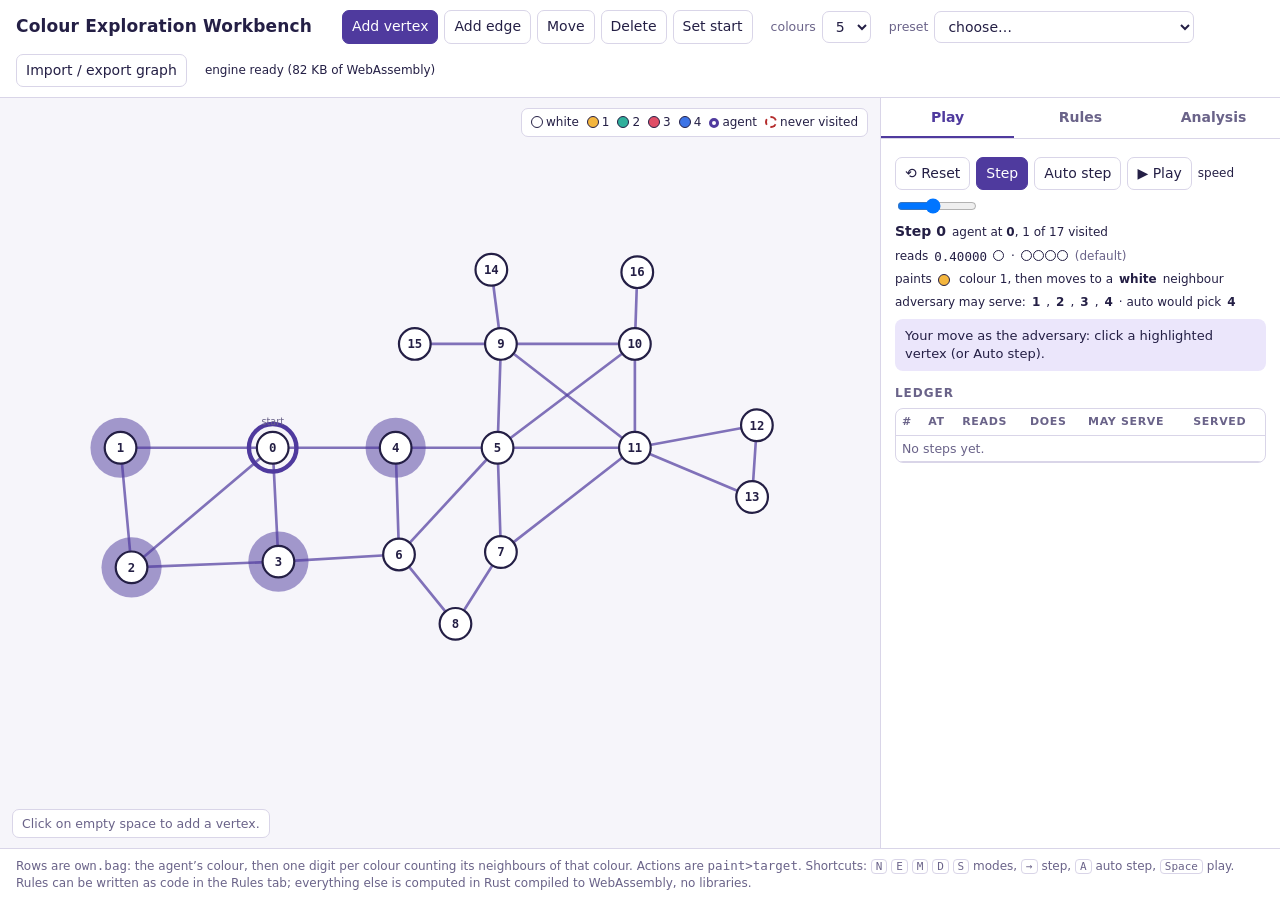
==== commit 54325475: "Workbench: algorithm editor with editable templates, rule-to-table, row filter Rules can be written " ====
--- a/docs/index.html
+++ b/docs/index.html
@@ -113,6 +113,11 @@
     </section>
 
     <section class="panel" id="panel-rules">
+      <h2>Algorithm</h2>
+      <p class="note">Write the rule as code: a function body receiving the row and returning the action. It is compiled into a table for every row up to the graph’s largest degree, so the engine and the exact game use exactly what you wrote. Rows in the table below still win over it.</p>
+      <div class="row"><label class="small" for="algo-preset">template</label><select id="algo-preset"><option value="">choose…</option><option value="sigma">σ* (readable form)</option><option value="sweep">sweep(c,t,p) with parameters</option><option value="flipsweep4">flipsweep4</option><option value="flipsweep4b">flipsweep4b</option><option value="flipsweep5">flipsweep5</option><option value="flipsweep5d">flipsweep5d</option><option value="eat3">eat3</option><option value="chase3">chase3</option><option value="chase">chase white, else stay</option><option value="blank">blank with the API</option></select><button type="button" id="b-algo-compile" class="primary">Compile and use</button><button type="button" id="b-algo-off">Stop using</button><button type="button" id="b-algo-table" title="Copy the compiled rows into the table below, where each row can be changed">To table</button></div>
+      <textarea id="algo" spellcheck="false" style="min-height:190px" placeholder="if (has(W)) return { paint: 1, target: W };&#10;..."></textarea>
+      <div id="algo-status" class="note"></div>
       <h2>Undefined rows</h2>
       <div class="row"><label for="default" class="small">answered by</label>
         <select id="default">
@@ -128,9 +133,12 @@
           <option value="chasewhite">chase white, else stay</option>
         </select>
         <span id="sweepparams" hidden>c <select id="sw-c"></select> t <select id="sw-t"></select> p <select id="sw-p"></select></span>
+        <button type="button" id="b-edit-default" title="Load this rule's code into the algorithm editor, compile it, and use it">Edit this rule as code</button>
+        <button type="button" id="b-default-table" title="Write this rule's action for every row up to the graph's largest degree into the table below, where each row can be changed">Edit this rule as table</button>
       </div>
       <p class="note">Rows you define below always win over the default. With “nothing”, the first undefined row the agent reads stops the play and asks you for its action, so a rule can be built while playing.</p>
       <h2>Defined rows <span id="rowcount" class="small"></span></h2>
+      <div class="row"><input type="text" id="rowfilter" class="mono" placeholder="filter rows, e.g. 1. or 2.00" size="18"><span class="note">rows starting with this text; at most 2000 shown</span></div>
       <div class="row"><input type="text" id="newrow" class="mono" placeholder="row, e.g. 1.2010" size="12"> paint <select id="newpaint"></select> target <select id="newtarget"></select> <button type="button" id="b-addrow">Add</button></div>
       <div id="tablewrap"><table id="rules"><thead><tr><th>row</th><th>bag</th><th>paint</th><th>target</th><th></th></tr></thead><tbody></tbody></table></div>
       <h2>Import / export</h2>
@@ -149,7 +157,7 @@
     </section>
   </aside>
 </main>
-<div class="footer">Rows are <span class="mono">own.bag</span>: the agent’s colour, then one digit per colour counting its neighbours of that colour. Actions are <span class="mono">paint&gt;target</span>. Shortcuts: <kbd>N</kbd> <kbd>E</kbd> <kbd>M</kbd> <kbd>D</kbd> <kbd>S</kbd> modes, <kbd>→</kbd> step, <kbd>A</kbd> auto step, <kbd>Space</kbd> play. Everything is computed in Rust compiled to WebAssembly, no libraries.</div>
+<div class="footer">Rows are <span class="mono">own.bag</span>: the agent’s colour, then one digit per colour counting its neighbours of that colour. Actions are <span class="mono">paint&gt;target</span>. Shortcuts: <kbd>N</kbd> <kbd>E</kbd> <kbd>M</kbd> <kbd>D</kbd> <kbd>S</kbd> modes, <kbd>→</kbd> step, <kbd>A</kbd> auto step, <kbd>Space</kbd> play. Rules can be written as code in the Rules tab; everything else is computed in Rust compiled to WebAssembly, no libraries.</div>
 
 <dialog id="graphdialog" style="border:1px solid var(--rule);border-radius:10px;background:var(--surface);color:var(--ink);max-width:560px;width:90%">
   <h3 style="margin:0 0 8px;font-size:15px">Graph as text</h3>
@@ -216,6 +224,8 @@
   k: 5, nodes: [], edges: [], start: 0, mode: 'node', edgeFrom: null, drag: null,
   table: new Map(), // rowText -> {paint, target}
   def: 'none', sweep: [0, 4, 0],
+  algo: null, // {src, table: Map, maxDeg, errors}
+  algoSrc: '',
   play: null, replay: null, timer: null, defining: null,
 };
 const PRESETS = {
@@ -245,7 +255,136 @@
 }
 
 // ------------------------------------------------------------ rule table helpers
-function tableText() { return [...state.table.entries()].sort().map(([r, a]) => `${r} ${a.paint}>${a.target === -1 ? 'stay' : a.target}`).join('\n'); }
+function handTableText() { return [...state.table.entries()].sort().map(([r, a]) => `${r} ${a.paint}>${a.target === -1 ? 'stay' : a.target}`).join('\n'); }
+function tableText() {
+  ensureAlgo();
+  const parts = [];
+  if (state.algo) for (const [r, a] of state.algo.table) parts.push(`${r} ${a.paint}>${a.target === -1 ? 'stay' : a.target}`);
+  const hand = handTableText(); if (hand) parts.push(hand);
+  return parts.join('\n');
+}
+function maxDegree() { const d = new Array(state.nodes.length).fill(0); for (const [u, v] of state.edges) { d[u]++; d[v]++; } return Math.max(1, ...d); }
+function forEachRow(k, maxDeg, fn) {
+  const cnt = new Array(k).fill(0);
+  const rec = (c, left, own) => {
+    if (c === k) { if (cnt.reduce((a, b) => a + b, 0) >= 1) fn(own, cnt); return; }
+    for (let x = 0; x <= left; x++) { cnt[c] = x; rec(c + 1, left - x, own); }
+    cnt[c] = 0;
+  };
+  for (let own = 0; own < k; own++) rec(0, maxDeg, own);
+}
+function sweepSource(c, t, p, title) {
+  return `// ${title}: the sweep family sweep(c,t,p).  c = chase mode (what to paint
+// while chasing white), t = target mode, p = paint mode.  Change the three
+// numbers; the meaning of each mode is spelled out below.
+const c = ${c}, t = ${t}, p = ${p};
+const nw = []; for (let x = 1; x < k; x++) if (has(x)) nw.push(x);   // nonwhite colours present
+if (has(W)) {
+  // chase modes: 0-3 paint the constant min(c+1, k-1); 4 paints nxt(own);
+  // 5 paints nxt(smallest nonwhite present); 6 paints nxt(largest nonwhite present)
+  const paint = c <= 3 ? Math.min(c + 1, k - 1) : c === 4 ? nxt(own) : c === 5 ? (nw.length ? nxt(nw[0]) : 1) : (nw.length ? nxt(nw[nw.length - 1]) : 1);
+  return { paint, target: W };
+}
+if (nw.length === 0) return { paint: nxt(own), target: own };
+const mn = nw[0], mx = nw[nw.length - 1], pick = (x) => (has(x) ? x : mn);
+// target modes: 0 smallest, 1 largest, 2 own, 3 nxt(own), 4 prv(own) (each falling back to the smallest)
+const target = t === 0 ? mn : t === 1 ? mx : t === 2 ? pick(own) : t === 3 ? pick(nxt(own)) : pick(prv(own));
+// paint modes: 0 nxt(target), 1 nxt(own), 2 the target colour, 3-6 the constant p-2
+const paint = p === 0 ? nxt(target) : p === 1 ? nxt(own) : p === 2 ? target : Math.min(p - 2, k - 1);
+return { paint, target };`;
+}
+function flipsweep4Source(b) {
+  return `// flipsweep4${b ? 'b' : ''} (k >= 4): S = 1 frontier, F = 2 and G = 3 finished and flipping.
+// Chase white painting S; next to a frontier vertex head for it${b ? ', flipping your own colour' : ''};
+// otherwise sweep finished territory by flipping F/G.
+const S = 1, F = 2, G = 3;
+if (has(W)) return { paint: S, target: W };
+if (own === W || own === S) return has(S) ? { paint: F, target: S } : has(F) ? { paint: G, target: F } : { paint: F, target: has(G) ? G : 'stay' };
+if (own === F) return has(S) ? { paint: ${b ? 'G' : 'F'}, target: S } : has(F) ? { paint: G, target: F } : { paint: G, target: has(G) ? G : 'stay' };
+return has(S) ? { paint: ${b ? 'F' : 'G'}, target: S } : has(G) ? { paint: F, target: G } : { paint: F, target: has(F) ? F : 'stay' };`;
+}
+const ALGO_TEMPLATES = {
+  blank: `// The row: own (your colour, 0 = white), bag (an array: bag[c] = how many
+// neighbours carry colour c), k (number of colours), deg (number of neighbours).
+// Helpers: W = 0, has(c) (is colour c in the bag?), nxt(c) and prv(c) (the
+// nonwhite cycle 1 -> 2 -> ... -> k-1 -> 1).
+// Return { paint: colour, target: colour } or { paint: colour, target: 'stay' }.
+if (has(W)) return { paint: 1, target: W };
+return { paint: own, target: 'stay' };`,
+  sigma: `// sigma* = sweep(c0,t4,p0): chase white painting 1; otherwise target the
+// colour before your own in the cycle 1 -> 2 -> ... -> k-1 -> 1 (the smallest
+// colour present if that one is absent) and paint the colour after the target.
+if (has(W)) return { paint: 1, target: W };
+let t = prv(own);
+if (!has(t)) { t = 1; while (!has(t)) t++; }
+return { paint: nxt(t), target: t };`,
+  sweep: sweepSource(0, 4, 0, 'sweep(c0,t4,p0) = sigma*'),
+  flipsweep4: flipsweep4Source(false),
+  flipsweep4b: flipsweep4Source(true),
+  flipsweep5: `// flipsweep5 (k = 5): S = 1 frontier, F = 2 and G = 3 finished and flipping,
+// P = 4 pending: a vertex left toward white while another white neighbour
+// remained.  P is sought before S.
+const S = 1, F = 2, G = 3, P = 4;
+if (has(W)) return { paint: bag[W] >= 2 ? P : S, target: W };
+if (own === F) return has(P) ? { paint: F, target: P } : has(S) ? { paint: F, target: S } : has(F) ? { paint: G, target: F } : { paint: G, target: has(G) ? G : 'stay' };
+if (own === G) return has(P) ? { paint: G, target: P } : has(S) ? { paint: G, target: S } : has(G) ? { paint: F, target: G } : { paint: F, target: has(F) ? F : 'stay' };
+return has(P) ? { paint: F, target: P } : has(S) ? { paint: F, target: S } : has(F) ? { paint: G, target: F } : { paint: F, target: has(G) ? G : 'stay' };`,
+  flipsweep5d: `// flipsweep5d (k = 5): S = 1 frontier, F = 2 and G = 3 finished and flipping,
+// D = 4 dead end.  Chase white painting S; a finished leaf becomes D; otherwise
+// head for a frontier neighbour, else sweep finished territory by flipping F/G.
+const S = 1, F = 2, G = 3, D = 4;
+if (has(W)) return { paint: S, target: W };
+if (deg === 1) { for (let c = 0; c < k; c++) if (has(c)) return { paint: D, target: c }; }
+if (own === F) return has(S) ? { paint: F, target: S } : has(F) ? { paint: G, target: F } : { paint: G, target: has(G) ? G : 'stay' };
+if (own === G) return has(S) ? { paint: G, target: S } : has(G) ? { paint: F, target: G } : { paint: F, target: has(F) ? F : 'stay' };
+return has(S) ? { paint: F, target: S } : has(F) ? { paint: G, target: F } : { paint: F, target: has(G) ? G : 'stay' };`,
+  eat3: `// eat3 (k = 3): colours a = 1, b = 2.  Chase white painting a; otherwise
+// paint b and target a; without a, flip: from a paint b and target b, from b
+// paint a and target b.  The trail-eating walk.
+const A = 1, B = 2;
+if (has(W)) return { paint: A, target: W };
+if (own === W || own === A) return has(A) ? { paint: B, target: A } : { paint: B, target: has(B) ? B : 'stay' };
+return has(A) ? { paint: B, target: A } : { paint: A, target: has(B) ? B : 'stay' };`,
+  chase3: `// chase3 (k = 3): S = 1 frontier, F = 2 finished.  Chase white painting S;
+// otherwise paint F and head for S, else for F.  No sweep.
+const S = 1, F = 2;
+if (has(W)) return { paint: S, target: W };
+return has(S) ? { paint: F, target: S } : { paint: F, target: has(F) ? F : 'stay' };`,
+  chase: `// chase white painting your own colour; with no white neighbour, stay
+if (has(W)) return { paint: own, target: W };
+return { paint: own, target: 'stay' };`,
+};
+function defaultAsSource() {
+  // the code of the rule chosen in "answered by", sweep parameters included
+  if (state.def === 'sweep') return sweepSource(state.sweep[0], state.sweep[1], state.sweep[2], `sweep(c${state.sweep[0]},t${state.sweep[1]},p${state.sweep[2]})`);
+  if (state.def === 'sigma') return sweepSource(0, 4, 0, 'sweep(c0,t4,p0) = sigma*');
+  if (state.def === 'chasewhite') return ALGO_TEMPLATES.chase;
+  return ALGO_TEMPLATES[state.def] || ALGO_TEMPLATES.blank;
+}
+function compileAlgo(src, k, maxDeg) {
+  const f = new Function('own', 'bag', 'k', 'deg', 'has', 'nxt', 'prv', 'W', src); // throws on a syntax error
+  const table = new Map(), errors = [];
+  const nxt = (c) => (c === 0 ? 1 : (c % (k - 1)) + 1), prv = (c) => (c <= 1 ? k - 1 : c - 1);
+  forEachRow(k, maxDeg, (own, cnt) => {
+    const rowText = own + '.' + cnt.map((x) => x.toString(16)).join('');
+    const bag = cnt.slice(), has = (c) => Number.isInteger(c) && c >= 0 && c < k && bag[c] > 0, deg = bag.reduce((a, b) => a + b, 0);
+    let out;
+    try { out = f(own, bag, k, deg, has, nxt, prv, 0); } catch (e) { if (errors.length < 5) errors.push(`${rowText}: ${e.message}`); return; }
+    let paint, target;
+    if (Array.isArray(out)) [paint, target] = out; else if (out && typeof out === 'object') ({ paint, target } = out); else { if (errors.length < 5) errors.push(`${rowText}: returned ${JSON.stringify(out)}, expected { paint, target }`); return; }
+    if (target === 'stay' || target === undefined || target === null) target = -1;
+    if (!(Number.isInteger(paint) && paint >= 0 && paint < k) || !(target === -1 || (Number.isInteger(target) && target >= 0 && target < k))) { if (errors.length < 5) errors.push(`${rowText}: paint ${paint}, target ${target} are not colours below ${k}`); return; }
+    table.set(rowText, { paint, target });
+  });
+  return { src, table, maxDeg, k, errors };
+}
+function ensureAlgo() {
+  // recompile when the palette or the graph's largest degree changed
+  if (!state.algoSrc) { state.algo = null; return; }
+  const d = maxDegree();
+  if (state.algo && state.algo.k === state.k && state.algo.maxDeg >= d && state.algo.src === state.algoSrc) return;
+  try { state.algo = compileAlgo(state.algoSrc, state.k, d); } catch (e) { state.algo = null; state.algoError = e.message; }
+}
 function parseTableText(text) {
   const m = new Map();
   for (let line of text.split('\n')) { line = line.split('#')[0].trim(); if (!line) continue; const [r, a] = line.split(/\s+/); if (!r || !a) throw new Error('bad line: ' + line); const [p, t] = a.split('>'); if (!/^\d+\.[0-9a-f]+$/.test(r) || p === undefined || t === undefined) throw new Error('bad line: ' + line); m.set(r, { paint: +p, target: t === 'stay' || t === 's' ? -1 : +t }); }
@@ -265,9 +404,9 @@
 }
 
 // ------------------------------------------------------------ persistence (per-browser convenience only)
-function save() { try { localStorage.setItem('cew.state', JSON.stringify({ k: state.k, nodes: state.nodes, edges: state.edges, start: state.start, table: [...state.table.entries()], def: state.def, sweep: state.sweep })); } catch (e) { /* storage unavailable */ } }
+function save() { try { localStorage.setItem('cew.state', JSON.stringify({ k: state.k, nodes: state.nodes, edges: state.edges, start: state.start, table: [...state.table.entries()], def: state.def, sweep: state.sweep, algoSrc: state.algoSrc })); } catch (e) { /* storage unavailable */ } }
 function restore() {
-  try { const s = JSON.parse(localStorage.getItem('cew.state') || 'null'); if (!s || !s.nodes || !s.nodes.length) return false; state.k = s.k || 5; state.nodes = s.nodes; state.edges = s.edges || []; state.start = s.start || 0; state.table = new Map(s.table || []); state.def = s.def || 'none'; state.sweep = s.sweep || [0, 4, 0]; return true; } catch (e) { return false; }
+  try { const s = JSON.parse(localStorage.getItem('cew.state') || 'null'); if (!s || !s.nodes || !s.nodes.length) return false; state.k = s.k || 5; state.nodes = s.nodes; state.edges = s.edges || []; state.start = s.start || 0; state.table = new Map(s.table || []); state.def = s.def || 'none'; state.sweep = s.sweep || [0, 4, 0]; state.algoSrc = s.algoSrc || ''; return true; } catch (e) { return false; }
 }
 
 // ------------------------------------------------------------ play
@@ -289,7 +428,8 @@
   const r = engine(requestText('step', { colours: p.colours.join(' '), cur: p.cur, vis: [...p.vis].join(' ') }));
   if (r.status !== 'ok') { p.done = { kind: 'error', message: r.message }; return; }
   if (!r.defined) { p.pending = null; state.defining = { row: r.row, degree: r.degree }; return; }
-  p.pending = { row: r.row, paint: r.paint, target: r.target, options: r.options, auto: r.auto, source: r.source };
+  const source = state.table.has(r.row) ? 'table' : state.algo && state.algo.table.has(r.row) ? 'algorithm' : r.source;
+  p.pending = { row: r.row, paint: r.paint, target: r.target, options: r.options, auto: r.auto, source };
 }
 function applyChoice(choice) {
   const p = state.play, pd = p.pending; if (!pd) return;
@@ -398,12 +538,23 @@
 }
 function colourOptions(withStay) { let s = ''; for (let c = 0; c < state.k; c++) s += `<option value="${c}">${c === 0 ? '0 white' : c}</option>`; if (withStay) s += '<option value="-1">stay</option>'; return s; }
 function renderRules() {
+  ensureAlgo();
+  const ta = $('#algo'); if (document.activeElement !== ta && ta.value !== state.algoSrc) ta.value = state.algoSrc;
+  const st = $('#algo-status');
+  if (!state.algoSrc) st.innerHTML = 'No algorithm in use; undefined rows are answered by the choice below.';
+  else if (!state.algo) st.innerHTML = `<span style="color:var(--bad)">Does not compile: ${state.algoError || 'unknown error'}</span>`;
+  else st.innerHTML = `<span style="color:${state.algo.errors.length ? 'var(--warn)' : 'var(--good)'}">In use: ${state.algo.table.size.toLocaleString()} rows compiled for ${state.k} colours up to degree ${state.algo.maxDeg}${state.algo.errors.length ? `; ${state.algo.errors.length} rows rejected, e.g. ${state.algo.errors[0]}` : ''}.</span> Rows it does not cover fall to the choice below.`;
   $('#default').value = state.def; $('#sweepparams').hidden = state.def !== 'sweep';
   ['sw-c', 'sw-t', 'sw-p'].forEach((id, j) => { const sel = $('#' + id); const max = j === 1 ? 4 : 6; if (sel.options.length !== max + 1) { sel.innerHTML = [...Array(max + 1).keys()].map((v) => `<option>${v}</option>`).join(''); } sel.value = state.sweep[j]; });
   $('#newpaint').innerHTML = colourOptions(false); $('#newtarget').innerHTML = colourOptions(true);
   $('#rowcount').textContent = state.table.size ? `(${state.table.size})` : '';
   const tb = $('#rules tbody');
-  tb.innerHTML = [...state.table.entries()].sort().map(([r, a]) => `<tr data-row="${r}"><td class="mono">${r}</td><td>${bagChips(r)}</td><td><select class="e-paint">${colourOptions(false)}</select></td><td><select class="e-target">${colourOptions(true)}</select></td><td><button type="button" class="e-del" title="remove">✕</button></td></tr>`).join('') || '<tr><td colspan="5" class="note">No rows yet. Define rows while playing, add them here, or paste a table below.</td></tr>';
+  const filter = ($('#rowfilter').value || '').trim();
+  const all = [...state.table.entries()].sort().filter(([r]) => r.startsWith(filter));
+  const shown = all.slice(0, 2000);
+  tb.innerHTML = shown.map(([r, a]) => `<tr data-row="${r}"><td class="mono">${r}</td><td>${bagChips(r)}</td><td><select class="e-paint">${colourOptions(false)}</select></td><td><select class="e-target">${colourOptions(true)}</select></td><td><button type="button" class="e-del" title="remove">✕</button></td></tr>`).join('')
+    + (all.length > shown.length ? `<tr><td colspan="5" class="note">${all.length - shown.length} more rows match; narrow the filter to see them.</td></tr>` : '')
+    || '<tr><td colspan="5" class="note">No rows yet. Define rows while playing, add them here, paste a table below, or turn a rule into rows with “Edit this rule as table”.</td></tr>';
   tb.querySelectorAll('tr[data-row]').forEach((tr) => {
     const r = tr.dataset.row, a = state.table.get(r); tr.querySelector('.e-paint').value = a.paint; tr.querySelector('.e-target').value = a.target;
     tr.querySelector('.e-paint').addEventListener('change', (e) => { state.table.set(r, { paint: +e.target.value, target: state.table.get(r).target }); save(); resetPlay(); render(); });
@@ -485,6 +636,26 @@
 $('#b-table-import').addEventListener('click', () => { try { state.table = parseTableText($('#tabletext').value); save(); resetPlay(); render(); } catch (err) { alert(err.message); } });
 $('#b-table-export').addEventListener('click', () => { $('#tabletext').value = `# cegis rule k=${state.k} rows=${state.table.size}\n` + tableText(); });
 $('#b-table-clear').addEventListener('click', () => { state.table = new Map(); save(); resetPlay(); render(); });
+$('#algo-preset').addEventListener('change', (e) => { const v = e.target.value; e.target.value = ''; if (v) { $('#algo').value = ALGO_TEMPLATES[v]; } });
+$('#b-algo-compile').addEventListener('click', () => { state.algoSrc = $('#algo').value; state.algo = null; state.algoError = null; ensureAlgo(); save(); resetPlay(); render(); switchTab('rules'); });
+$('#b-algo-off').addEventListener('click', () => { state.algoSrc = ''; state.algo = null; save(); resetPlay(); render(); });
+function materialise(map, what) {
+  if (!map.size) { alert('The rule produced no rows.'); return; }
+  if (state.table.size && !confirm(`Replace the ${state.table.size} defined rows with the ${map.size} rows of ${what}?`)) return;
+  state.table = new Map(map); save(); resetPlay(); render(); switchTab('rules');
+}
+$('#rowfilter').addEventListener('input', () => renderRules());
+$('#b-default-table').addEventListener('click', () => {
+  if (state.def === 'none') { alert('Choose a rule in "answered by" first.'); return; }
+  let comp; try { comp = compileAlgo(defaultAsSource(), state.k, maxDegree()); } catch (e) { alert(e.message); return; }
+  materialise(comp.table, `${$('#default').selectedOptions[0].textContent.trim()} (${state.k} colours, degree up to ${maxDegree()})`);
+});
+$('#b-algo-table').addEventListener('click', () => { ensureAlgo(); if (!state.algo) { alert('Compile an algorithm first.'); return; } materialise(state.algo.table, `the compiled algorithm (${state.k} colours, degree up to ${state.algo.maxDeg})`); });
+$('#b-edit-default').addEventListener('click', () => {
+  if (state.def === 'none') { alert('Choose a rule in "answered by" first, or pick a template above.'); return; }
+  state.algoSrc = defaultAsSource(); state.algo = null; state.algoError = null; ensureAlgo(); save(); resetPlay(); render();
+  const ta = $('#algo'); ta.scrollIntoView({ block: 'center' }); ta.focus();
+});
 $('#b-reset').addEventListener('click', () => { resetPlay(); render(); });
 $('#b-step').addEventListener('click', () => { stopPlay(); stepOnce(false); render(); });
 $('#b-auto').addEventListener('click', () => { stopPlay(); stepOnce(true); render(); });
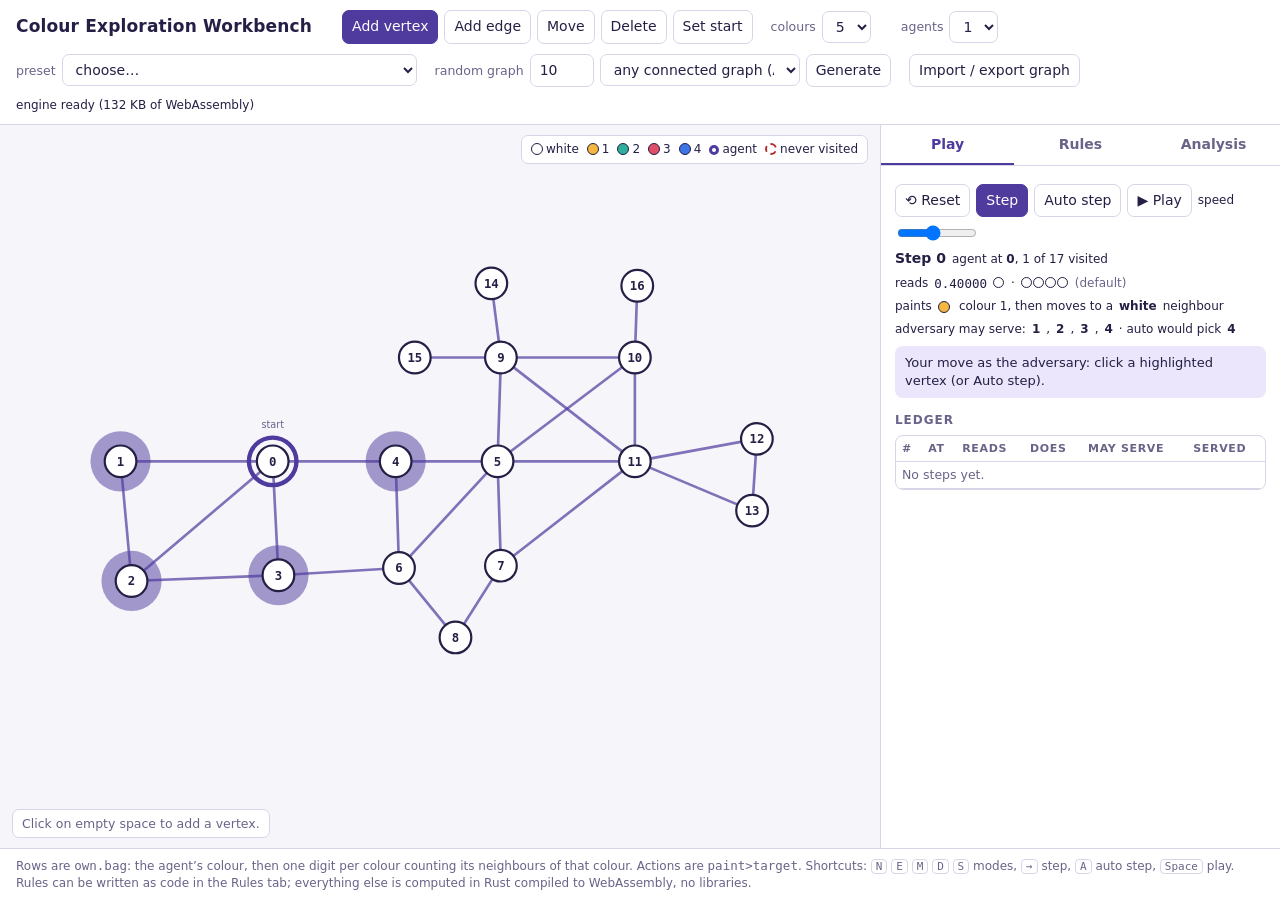
==== commit 765b110d: "Merge pull request #3 from Jay-Gupta0607/feature/a-gen6 Feature/a gen6" ====
--- a/docs/index.html
+++ b/docs/index.html
@@ -8,7 +8,7 @@
 :root{
   --paper:#f6f5fa; --surface:#ffffff; --ink:#241f45; --soft:#6a6389; --rule:#d9d5e8; --pen:#4f3a9e; --pen-soft:#ebe6fb;
   --good:#1f7a55; --good-bg:#e3f3eb; --bad:#b42b2b; --bad-bg:#f9e4e4; --warn:#8a6400; --warn-bg:#f7efd6;
-  --c0:#ffffff; --c1:#f4b63e; --c2:#2faf9b; --c3:#e04e67; --c4:#3d74e6; --c5:#8e5ad6;
+  --c0:#ffffff; --c1:#f4b63e; --c2:#2faf9b; --c3:#e04e67; --c4:#3d74e6; --c5:#8e5ad6; --cred:#e5484d; --cgreen:#3aa655;
   --mono:ui-monospace,Menlo,Consolas,monospace; --body:system-ui,-apple-system,"Segoe UI",Roboto,Helvetica,Arial,sans-serif;
 }
 @media (prefers-color-scheme: dark){:root{
@@ -52,6 +52,13 @@
 .banner.bad{background:var(--bad-bg);color:var(--bad)}
 .banner.warn{background:var(--warn-bg);color:var(--warn)}
 .banner.neutral{background:var(--pen-soft);color:var(--ink)}
+.pills{display:flex;flex-wrap:wrap;gap:6px;margin:6px 0}
+.pill{border:1px solid var(--rule);border-radius:999px;padding:2px 10px;font-size:12px;background:var(--surface);color:var(--ink)}
+.pill b{font-weight:600}
+.khint{font-size:12px;color:var(--soft);margin-left:6px}
+.khint.warn{color:var(--warn);font-weight:600}
+.pill.good{background:var(--good-bg);color:var(--good);border-color:transparent}
+.pill.bad{background:var(--bad-bg);color:var(--bad);border-color:transparent}
 table{border-collapse:collapse;width:100%;font-size:12.5px}
 th{text-align:left;color:var(--soft);font-weight:600;font-size:11px;letter-spacing:.06em;text-transform:uppercase;padding:5px 6px;border-bottom:1px solid var(--rule)}
 td{padding:4px 6px;border-bottom:1px solid var(--rule);vertical-align:middle;white-space:nowrap}
@@ -80,8 +87,10 @@
     <button type="button" data-mode="delete" aria-pressed="false" title="Click a vertex or an edge to remove it (D)">Delete</button>
     <button type="button" data-mode="start" aria-pressed="false" title="Click a vertex to make it the start (S)">Set start</button>
   </div>
-  <div class="group"><label for="k">colours</label><select id="k"><option>2</option><option>3</option><option>4</option><option selected>5</option><option>6</option></select></div>
-  <div class="group"><label for="preset">preset</label><select id="preset"><option value="">choose…</option><option value="sketch1">Sketch I (17)</option><option value="sketch2">Sketch II (14)</option><option value="paw">paw + pendant (k=2 killer)</option><option value="c4p">C4 with two pendants</option><option value="ladder4">ladder L4 with corner pendants</option><option value="clear">empty canvas</option></select></div>
+  <div class="group"><label for="k">colours</label><select id="k"><option>2</option><option>3</option><option>4</option><option selected>5</option><option>6</option></select><span id="khint" class="khint" role="status"></span></div>
+  <div class="group"><label for="agents">agents</label><select id="agents" title="One agent, or two that see each other and run a built-in rule: A_2x5 (take turns, five colours) or A_2x4 (act together, four colours)"><option value="1" selected>1</option><option value="2">2</option></select><span id="ahint" class="khint" role="status"></span></div>
+  <div class="group"><label for="preset">preset</label><select id="preset"><option value="">choose…</option><option value="sketch1">Sketch I</option><option value="sketch2">Sketch II</option><option value="paw">paw + pendant</option><option value="c4p">C4 with two pendants</option><option value="ladder4">ladder L4 with corner pendants</option><option value="agen6path" title="Selects the rule A_Gen6 and six colours">A_Gen6 · path</option><option value="agen6triangle" title="Selects the rule A_Gen6 and six colours">A_Gen6 · triangle</option><option value="agen6tree" title="Selects the rule A_Gen6 and six colours">A_Gen6 · tree</option><option value="agen6sketch1" title="Selects the rule A_Gen6 and six colours">A_Gen6 · Sketch I</option><option value="atc3cycle" title="Selects the rule A_TC3 and three colours">A_TC3 · 5-cycle</option><option value="atc3tree" title="Selects the rule A_TC3 and three colours">A_TC3 · binary tree</option><option value="ac4fig2a" title="Selects the rule A_C4 and four colours">A_C4 · bridge + 4-cycle</option><option value="ac4fig2b" title="Selects the rule A_C4 and four colours">A_C4 · K3,2</option><option value="aus5k4" title="Selects the rule A_US5 and five colours">A_US5 · K4</option><option value="aus5k4tail" title="Selects the rule A_US5 and five colours">A_US5 · K4 with a tail</option><option value="a2path" title="Selects two agents, the rule A_2x5 and five colours">A_2x5 · two agents · path</option><option value="a2diamond" title="Selects two agents, the rule A_2x5 and five colours">A_2x5 · two agents · diamond</option><option value="a2k4" title="Selects two agents, the rule A_2x5 and five colours">A_2x5 · two agents · K4</option><option value="a2sketch1" title="Selects two agents, the rule A_2x5 and five colours">A_2x5 · two agents · Sketch I</option><option value="a4path" title="Selects two agents, the rule A_2x4 and four colours">A_2x4 · two agents · path</option><option value="a4rich" title="Selects two agents, the rule A_2x4 and four colours">A_2x4 · two agents · triangle with two leaves</option><option value="a4diamond" title="Selects two agents, the rule A_2x4 and four colours">A_2x4 · two agents · diamond</option><option value="a4wheel" title="Selects two agents, the rule A_2x4 and four colours">A_2x4 · two agents · wheel</option><option value="clear">empty canvas</option></select></div>
+  <div class="group" style="flex-wrap:wrap"><label for="rn">random graph</label><input type="number" id="rn" value="10" min="2" max="32" step="1" style="width:64px" title="How many vertices: 2 to 32"><select id="rfam" aria-label="family of graph" style="max-width:200px" title="Which family of graph to generate. In brackets: the first algorithm of the papers that is guaranteed to explore it; the algorithms with more colours (A_TC3, A_C4, A_US5, A_Gen6) are guaranteed too."><option value="any" selected>any connected graph (A_Gen6)</option><option value="ktf">clique / triangle-free blocks (A_US5)</option><option value="cb">cycle / K(p,q) blocks (A_C4)</option><option value="cactus">cactus (A_C4)</option><option value="tree">tree (A_TC3)</option><option value="cycle">simple cycle (A_TC3)</option></select><button type="button" id="b-random" title="Replace the canvas with a new random graph of this family and size">Generate</button></div>
   <div class="group"><button type="button" id="b-import-graph">Import / export graph</button></div>
   <div class="group small" id="wasm-status">loading engine…</div>
 </header>
@@ -113,9 +122,19 @@
     </section>
 
     <section class="panel" id="panel-rules">
+      <div id="rules-two" hidden>
+        <h2>Two agents</h2>
+        <div class="row"><label class="small" for="two-rule">rule</label><select id="two-rule" title="The built-in rule the two agents run"><option value="a2c5">A_2x5 · take turns · five colours</option><option value="a2c4">A_2x4 · act together · four colours</option></select></div>
+        <p class="note" id="two-intro"></p>
+        <h2>The model</h2>
+        <ul class="note" id="two-model"></ul>
+        <h2 id="two-rules-h"></h2>
+        <table id="two-rules"><thead><tr><th>rule</th><th>what it does</th></tr></thead><tbody></tbody></table>
+      </div>
+      <div id="rules-one">
       <h2>Algorithm</h2>
       <p class="note">Write the rule as code: a function body receiving the row and returning the action. It is compiled into a table for every row up to the graph’s largest degree, so the engine and the exact game use exactly what you wrote. Rows in the table below still win over it.</p>
-      <div class="row"><label class="small" for="algo-preset">template</label><select id="algo-preset"><option value="">choose…</option><option value="sigma">σ* (readable form)</option><option value="sweep">sweep(c,t,p) with parameters</option><option value="flipsweep4">flipsweep4</option><option value="flipsweep4b">flipsweep4b</option><option value="flipsweep5">flipsweep5</option><option value="flipsweep5d">flipsweep5d</option><option value="eat3">eat3</option><option value="chase3">chase3</option><option value="chase">chase white, else stay</option><option value="blank">blank with the API</option></select><button type="button" id="b-algo-compile" class="primary">Compile and use</button><button type="button" id="b-algo-off">Stop using</button><button type="button" id="b-algo-table" title="Copy the compiled rows into the table below, where each row can be changed">To table</button></div>
+      <div class="row"><label class="small" for="algo-preset">template</label><select id="algo-preset"><option value="">choose…</option><option value="sigma">σ* (readable form)</option><option value="sweep">sweep(c,t,p) with parameters</option><option value="flipsweep4">flipsweep4</option><option value="flipsweep4b">flipsweep4b</option><option value="flipsweep5">flipsweep5</option><option value="flipsweep5d">flipsweep5d</option><option value="eat3">eat3</option><option value="chase3">chase3</option><option value="chase">chase white, else stay</option><option value="agen6">A_Gen6 (paper, needs 6 colours)</option><option value="atc3">A_TC3 (trees and cycles, 3 colours)</option><option value="ac4">A_C4 (cycle and bipartite blocks, 4 colours)</option><option value="aus5">A_US5 (clique or triangle-free blocks, 5 colours)</option><option value="blank">blank with the API</option></select><button type="button" id="b-algo-compile" class="primary">Compile and use</button><button type="button" id="b-algo-off">Stop using</button><button type="button" id="b-algo-table" title="Copy the compiled rows into the table below, where each row can be changed">To table</button></div>
       <textarea id="algo" spellcheck="false" style="min-height:190px" placeholder="if (has(W)) return { paint: 1, target: W };&#10;..."></textarea>
       <div id="algo-status" class="note"></div>
       <h2>Undefined rows</h2>
@@ -131,6 +150,10 @@
           <option value="eat3">eat3 (k≥3)</option>
           <option value="chase3">chase3 (k≥3)</option>
           <option value="chasewhite">chase white, else stay</option>
+          <option value="agen6">A_Gen6 (paper model, k=6)</option>
+          <option value="atc3">A_TC3 (paper model, k=3)</option>
+          <option value="ac4">A_C4 (paper model, k=4)</option>
+          <option value="aus5">A_US5 (paper model, k=5)</option>
         </select>
         <span id="sweepparams" hidden>c <select id="sw-c"></select> t <select id="sw-t"></select> p <select id="sw-p"></select></span>
         <button type="button" id="b-edit-default" title="Load this rule's code into the algorithm editor, compile it, and use it">Edit this rule as code</button>
@@ -145,6 +168,7 @@
       <p class="note">One <span class="mono">row paint&gt;target</span> per line, the engine’s <span class="mono">rule_final.txt</span> format; lines starting with <span class="mono">#</span> are ignored.</p>
       <textarea id="tabletext" spellcheck="false"></textarea>
       <div class="row"><button type="button" id="b-table-import">Replace table with text</button><button type="button" id="b-table-export">Text from table</button><button type="button" id="b-table-clear">Clear table</button></div>
+      </div>
     </section>
 
     <section class="panel" id="panel-analysis">
@@ -152,7 +176,7 @@
       <p class="note">The exact game enumerates every position the adversary can reach under the rule. “Explores” means no adversarial execution leaves a vertex unvisited; “fails” comes with one trapping execution you can replay.</p>
       <div class="row"><label class="small" for="cap">position cap</label><input type="number" id="cap" value="1000000" min="1000" max="12000000" step="100000" style="width:120px"><button type="button" id="b-exact" class="primary">Search all executions</button><button type="button" id="b-cancel" disabled>Cancel</button></div>
       <h2>Quick adversary walks</h2>
-      <div class="row"><label class="small" for="walks">random walks</label><input type="number" id="walks" value="64" min="0" max="100000" style="width:90px"><button type="button" id="b-walks">Run walks</button></div>
+      <div class="row"><label class="small" for="walks">random walks</label><input type="number" id="walks" value="64" min="0" max="100000" style="width:90px"><button type="button" id="b-walks">Run walks</button><span id="walks-two" class="note" hidden>not offered for two agents: use the exact search</span></div>
       <div id="analysis"></div>
     </section>
   </aside>
@@ -167,12 +191,374 @@
 </dialog>
 
 <script>
-const WASM_B64 = "AGFzbQEAAAABgAESYAN/f38BfmACf38AYAN/f38Bf2ACf38Bf2ADf39/AGAEf39/fwBgBX9/f39/AGAGf39/f39/AGABfwBgBX9/fn5/AGAGf39+fn9/AGAGf39/f35/AGAEf39/fwF/YAF/AX9gAABgBn9/f39/fwF/YAV/f39/fwF/YAR/fn5/[base64]/AUGAgMAACwcwBQZtZW1vcnkCAAVhbGxvYwB7B2RlYWxsb2MAfAtmcmVlX3Jlc3VsdAB9A3J1bgB+CUkBAEEBCyY71AHRAVu/AcwBba8B1QFEP0VARkGPAYYBqAGnAawBpgGlAaMBpAGHAaIBqgGpAasBoQGgAbIBuwG6AbwBuQHAAdABCpHiBNoBwAUBCH8gASACaiEDQQAhBAJAAkACQCACDQAgASECQQAhBQwBCyABIQIDQCAEIQUCQAJAIAIiBCwAACIGQX9MDQAgBEEBaiECIAZB/wFxIQYMAQsgBC0AAUE/cSECIAZBH3EhBwJAIAZBX0sNACAHQQZ0IAJyIQYgBEECaiECDAELIAJBBnQgBC0AAkE/cXIhAgJAIAZBcE8NACACIAdBDHRyIQYgBEEDaiECDAELIAJBBnQgBC0AA0E/cXIgB0ESdEGAgPAAcXIhBiAEQQRqIQILIAIgBGsgBWohBAJAIAZBd2pBBUkNACAGQSBGDQAgBkGFAUkNAgJAAkAgBkEIdiIHQR9KDQAgB0UNASAHQRZHDQQgBkGALUcNBAwCCwJAIAdBIEYNACAHQTBHDQQgBkGA4ABHDQQMAgsgBkH/AXEtAKWgwIAAQQJxRQ0DDAELIAZB/wFxLQCloMCAAEEBcUUNAgsgAiADRw0AC0EAIQVBACEEDAELIAIgA0YNAANAAkAgAyIHQX9qIgMsAAAiBkF/Sg0AAkACQCAHQX5qIgMtAAAiCMAiCUFASA0AIAhBH3EhCAwBCwJAAkAgB0F9aiIDLQAAIgjAIgpBQEgNACAIQQ9xIQgMAQsgB0F8aiIDLQAAQQdxQQZ0IApBP3FyIQgLIAhBBnQgCUE/cXIhCAsgCEEGdCAGQT9xciEGCwJAIAZBd2pBBUkNACAGQSBGDQACQCAGQYUBSQ0AAkACQAJAIAZBCHYiCEEfSg0AIAhFDQEgCEEWRw0DIAZBgC1GDQQMAwsgCEEgRg0BIAhBMEcNAiAGQYDgAEYNAwwCCyAGQf8BcS0ApaDAgABBAXFFDQEMAgsgBkH/AXEtAKWgwIAAQQJxDQELIAQgAmsgB2ohBAwCCyACIANHDQALCyAAIAQgBWs2AgQgACABIAVqNgIAC74BAQZ/AkADQCACIgRFDQECQCABIARqIgVBf2oiAiwAACIGQX9KDQACQAJAIAVBfmoiAi0AACIHwCIIQUBIDQAgB0EfcSEFDAELAkACQCAFQX1qIgItAAAiB8AiCUFASA0AIAdBD3EhBQwBCyAFQXxqIgItAABBB3FBBnQgCUE/cXIhBQsgBUEGdCAIQT9xciEFCyAFQQZ0IAZBP3FyIQYLIAIgAWshAiAGIANGDQALCyAAIAQ2AgQgACABNgIAC8sCAQd/I4CAgIAAQSBrIgQgASACaiIFNgIUIAQgAjYCDCAEIAE2AgggBCADKQIANwMAQQAhBgJAIAJFDQAgASEDA0AgBCADQQFqIgc2AhACQCADLQAAIgjAQX9KDQAgBCADQQJqIgc2AhAgAy0AAUE/cSEJIAhBH3EhCgJAIAhB3wFLDQAgCkEGdCAJciEIDAELIAQgA0EDaiIHNgIQIAlBBnQgAy0AAkE/cXIhCQJAIAhB8AFPDQAgCSAKQQx0ciEIDAELIAQgA0EEaiIHNgIQIAlBBnQgAy0AA0E/cXIgCkESdEGAgPAAcXIhCAsgBCAHIANrIAZqIgk2AhhBACEDA0AgA0EIRg0CIAQgA2ohCiADQQRqIQMgCigCACAIRw0ACyAJIQYgByEDIAcgBUcNAAsgAiEGCyAAIAIgBms2AgQgACABIAZqNgIAC9UCAQd/I4CAgIAAQSBrIgQgASACaiIFNgIYIAQgAjYCECAEIAE2AgwgBCADKAIINgIIIAQgAykCADcDAEEAIQYCQCACRQ0AIAEhAwNAIAQgA0EBaiIHNgIUAkAgAy0AACIIwEF/[base64]/[base64]/gICAACECDAELIAQgAxCCgYCAACECCwJAIAINACAAIAQ2AgggACADNgIEDAELIAAgAjYCCCAAIAE2AgRBACEDDAELQQEhAwsgACADNgIAC4gBAQR/I4CAgIAAQRBrIgMkgICAgABBACEEIANBDGohBQJAAkAgAkUNACAAKAIAIgZFDQAgAyABNgIMIAYgAmwhBCAAKAIEIQIgA0EIaiEFDAELCyAFIAQ2AgACQCADKAIMIgRFDQAgAygCCCIFRQ0AIAIgBSAEEICBgIAACyADQRBqJICAgIAAC7MKAwJ/[base64]/[base64]/[base64]/[base64]/AgAAQvoGAgAAAC0H4mMCAAEETQbSPwIAAEL6BgIAAAAtB+JjAgABBE0G0j8CAABC+gYCAAAALQfiYwIAAQRNBtI/AgAAQvoGAgAAAC0H4mMCAAEETQbSPwIAAEL6BgIAAAAtB+JjAgABBE0G0j8CAABC+gYCAAAALQfiYwIAAQRNBtI/AgAAQvoGAgAAAC0H4mMCAAEETQbSPwIAAEL6BgIAAAAtB+JjAgABBE0G0j8CAABC+gYCAAAALQfiYwIAAQRNBtI/AgAAQvoGAgAAAC0H4mMCAAEETQbSPwIAAEL6BgIAAAAsgACAFKQIINwIAIAAgCSAMazYCCAsgBUEgaiSAgICAAAviBwYFfwF+A38BfgF/AX4jgICAgABB0ABrIgUkgICAgAAgBSADNgIcIAEoAgwhBiAFIAVBHGo2AiACQAJAAkAgBiACaiIDIAZJDQACQAJAIAMgASgCBCICIAJBAWpBA3ZBB2wgAkEISRsiAkEBdk0NAAJAAkAgAkEBaiICIAMgAiADSxsiA0EPSQ0AIANB/////wFLDQVBfyADQQN0QQduQX9qZ3ZBAWohAwwBC0EEIANBCHFBCGogA0EESRshAwsgBUHAAGogA0EwQRAgAyAEEIqAgIAAIAUoAkghByAFKAJEIQggBSgCQCIJRQ0EIAFBEGohAyAFKAJMIQICQCAIQQlqIgRFDQAgCUH/ASAE/AsACyAFIAI2AjwgBSAHNgI4IAUgCDYCNCAFIAk2AjAgBUKwgICAgAI3AiggBSADNgIkQQAhBEEAIQMCQCAGRQ0AIAEoAgAiAikDAEJ/hUKAgYKEiJCgwIB/gyEKQQAhAwNAAkAgCkIAUg0AA0AgA0EIaiEDIAJBCGoiAikDAEKAgYKEiJCgwIB/[base64]/gyIOQgBSDQBBCCEPA0AgDCAPaiEMIA9BCGohDyAJIAwgCHEiDGopAABCgIGChIiQoMCAf4MiDlANAAsLIApCf3whEAJAIAkgDnqnQQN2IAxqIAhxIgxqLAAAQQBIDQAgCSkDAEKAgYKEiJCgwIB/[base64]/[base64]/IAAoAgAhBAJAAkAgACgCBCIFQQFqIgYNAAJAIAZFDQAgBEEIaiAEIAb8CgAAC0F/IQdBACEIDAELIAZBA3YgBkEHcUEAR2ohCCAEIQcDQCAHIAcpAwAiCUJ/hUIHiEKBgoSIkKDAgAGDIAlC//79+/fv37//[base64]/gyIJUA0ACwsCQCAEIAl6p0EDdiACaiAIcSICaiwAAEEASA0AIAQpAwBCgIGChIiQoMCAf4N6p0EDdiECCwJAIAIgBmsgByAGa3MgCHFBCEkNACAEIAJqIgYtAAAhDSAGIAxBGXYiDDoAACAAKAIAIAJBeGogCHFqQQhqIAw6AAAgBCADIAJBf3NsaiEIAkAgDUH/AUcNACAAKAIEIQYgACgCACAHakH/[base64]/AX4jgICAgABB0ABrIgUkgICAgAAgBSADNgIcIAEoAgwhBiAFIAVBHGo2AiACQAJAAkAgBiACaiIDIAZJDQACQAJAIAMgASgCBCICIAJBAWpBA3ZBB2wgAkEISRsiAkEBdk0NAAJAAkAgAkEBaiICIAMgAiADSxsiA0EPSQ0AIANB/////wFLDQVBfyADQQN0QQduQX9qZ3ZBAWohAwwBC0EEIANBCHFBCGogA0EESRshAwsgBUHAAGogA0EwQRAgAyAEEIqAgIAAIAUoAkghByAFKAJEIQggBSgCQCIJRQ0EIAFBEGohAyAFKAJMIQICQCAIQQlqIgRFDQAgCUH/ASAE/AsACyAFIAI2AjwgBSAHNgI4IAUgCDYCNCAFIAk2AjAgBUKwgICAgAI3AiggBSADNgIkQQAhBEEAIQMCQCAGRQ0AIAEoAgAiAikDAEJ/hUKAgYKEiJCgwIB/gyEKQQAhAwNAAkAgCkIAUg0AA0AgA0EIaiEDIAJBCGoiAikDAEKAgYKEiJCgwIB/[base64]/gyIOQgBSDQBBCCEPA0AgDCAPaiEMIA9BCGohDyAJIAwgCHEiDGopAABCgIGChIiQoMCAf4MiDlANAAsLIApCf3whEAJAIAkgDnqnQQN2IAxqIAhxIgxqLAAAQQBIDQAgCSkDAEKAgYKEiJCgwIB/[base64]/AX4jgICAgABB0ABrIgUkgICAgAAgBSADNgIcIAEoAgwhBiAFIAVBHGo2AiACQAJAAkAgBiACaiIDIAZJDQACQAJAIAMgASgCBCICIAJBAWpBA3ZBB2wgAkEISRsiAkEBdk0NAAJAAkAgAkEBaiICIAMgAiADSxsiA0EPSQ0AIANB/////wFLDQVBfyADQQN0QQduQX9qZ3ZBAWohAwwBC0EEIANBCHFBCGogA0EESRshAwsgBUHAAGogA0EJQQggAyAEEIqAgIAAIAUoAkghByAFKAJEIQggBSgCQCIJRQ0EIAFBEGohAyAFKAJMIQICQCAIQQlqIgRFDQAgCUH/ASAE/AsACyAFIAI2AjwgBSAHNgI4IAUgCDYCNCAFIAk2AjAgBUKJgICAgAE3AiggBSADNgIkQQAhBEEAIQMCQCAGRQ0AIAEoAgAiAikDAEJ/hUKAgYKEiJCgwIB/gyEKQQAhAwNAAkAgCkIAUg0AA0AgA0EIaiEDIAJBCGoiAikDAEKAgYKEiJCgwIB/[base64]/[base64]/AX4DfwF+AX8BfiOAgICAAEHQAGsiBSSAgICAACAFIAM2AhwgASgCDCEGIAUgBUEcajYCIAJAAkACQCAGIAJqIgMgBkkNAAJAAkAgAyABKAIEIgIgAkEBakEDdkEHbCACQQhJGyICQQF2TQ0AAkACQCACQQFqIgIgAyACIANLGyIDQQ9JDQAgA0H/////AUsNBUF/[base64]/[base64]/[base64]/[base64]/I4CAgIAAQRBrIgUkgICAgAAgBUEIaiAAIAEgAiADIAQQtICAgAACQCAFKAIIIgRBf0YNACAEIAUoAgwQtIGAgAAACyAFQRBqJICAgIAAC/sFAQt/[base64]/gICAACILRQ0CIAtB7uqx4wY2AAAgAkEENgJYIAIgCzYCVCACQQQ2AlACQAJAIApBAXFFDQAgAkEIaiAJIAJBjQFqQQMQxYGAgAAgAigCCCEMIAJB3ABqIAIoAgwiC0EAQQFBARCGgICAACACKAJgIQkgAigCXEEBRg0FIAIoAmQhCgJAIAtFDQAgC0UNACAKIAwgC/[base64]/aiIIDQALCyAEIAM2AgAgAkGQAWokgICAgAAPC0EBQQQQtIGAgAAACyAJIAIoAmQQtIGAgAAAC4MBAQR/[base64]/[base64]/I4CAgIAAQSBrIgIkgICAgAAgAEEIaiEDAkAgASgCDCABKAIEayIEIAAoAgAgACgCCCIFa00NACAAIAUgBEEQQTAQk4CAgAAgACgCCCEFCyACIAAoAgQ2AhQgAiAFNgIQIAIgAzYCDCACIAEpAhA3AhggASACQQxqEJqAgIAAIAJBIGokgICAgAALjgIDCH8CfgF/[base64]/wFxQQJGDQMgA0EBcQ0DIAEpA0giBSABKQNAIgZUDQMgBSAGfSIFQv////8PWA0BQQAhAyACQQRqIQcMAgsgA0EBcQ0EIAEpA0giBSABKQNAIgZUDQQCQAJAIAUgBn0iBUL/////[base64]/[base64]/IAEtAB0hAiABKAIYIQMgASgCECEEIAEoAgQhBSABLQAcIQYgASgCFCEHIAEoAgghCCABKAIAIQkCQANAIAkhCkEAIQsCQCACQQFxRQ0ADAILAkACQCAEIAdGDQADQCADIQwCQAJAIAQiAywAACICQX9MDQAgA0EBaiEEIAJB/wFxIQIMAQsgAy0AAUE/cSEEIAJBH3EhCQJAIAJBX0sNACAJQQZ0IARyIQIgA0ECaiEEDAELIARBBnQgAy0AAkE/cXIhBAJAIAJBcE8NACAEIAlBDHRyIQIgA0EDaiEEDAELIARBBnQgAy0AA0E/cXIgCUESdEGAgPAAcXIhAiADQQRqIQQLIAQgA2sgDGohAwJAAkACQCACQXdqIglBF0sNAEEBIAl0QZ+AgARxDQELIAJBhQFJDQECQAJAAkAgAkEIdiIJQR9KDQAgCUUNASAJQRZHDQQgAkGALUcNBAwDCyAJQSBGDQEgCUEwRw0DIAJBgOAARw0DDAILIAJB/wFxLQCloMCAAEEBcQ0BDAILIAJB/[base64]/[base64]/wFxQQpJGyEFQQAhBAwECyACQQFqIQIgA0F/aiEDIAVB/wFxIAZB/[base64]/[base64]/IAEtAAQhAiABKAIAIQMgAS0ABUH/AXEhBAJAA0AgAiIBQf8BcSAETw0BIAFBAWohAiADKAIAIAF2QQFxRQ0AAkAgACgCCCIFIAAoAgBHDQAgACAFQQFBAUEBEJOAgIAACyAAIAVBAWo2AgggACgCBCAFaiABOgAADAALCwvBAQEGfyABLQAFIQIgAS0ABCEDIAEoAgAhBAJAA0AgA0H/[base64]/ajYCAAwBCwsgAkEQaiSAgICAAAtKAQJ/[base64]/[base64]/aiIBDQALCwsdACAAQQRBBBCHgICAACAAQQxqQQFBAhCHgICAAAtVAQJ/[base64]/AoAAAsgACAEIANqNgIIC+8BAQJ/[base64]/[base64]/aiEFA0AgBCACNgIAIARBBGohBCAFQX9qIgUNAAsgAyABakF/[base64]/[base64]/AYOFQpWViLnytrC+0QB+QgWJIAYoAiAiEq2FQpWViLnytrC+0QB+IhOncSEGIBNCGYhC/wCDQoGChIiQoMCAAX4hFEEAIRUgBEH/AXEhFgNAAkAgCyAGaikAACIXIBSFIhNCf4UgE0L//fv379+//358g0KAgYKEiJCgwIB/gyITUA0AA0ACQCAQIAtBACATeqdBA3YgBmogDHFrQTBsaiIEQVBqIhgpAwCFIBEgGCkDCIWEQgBSDQAgFiAEQWRqLQAARw0AIBIgBEFgaigCAEYNBQsgE0J/[base64]/[base64]/[base64]/I4CAgIAAQTBrIgMkgICAgAAQg4GAgABBASEEAkACQAJAAkBBAUEBEP+AgIAAIgVFDQAgBUEiOgAAIANBATYCFCADIAU2AhAgA0EBNgIMQQEhBiACRQ0CIAEgAmohBkEBIQQDQAJAAkAgASwAACICQX9MDQAgAUEBaiEBIAJB/wFxIQIMAQsgAS0AAUE/cSEHIAJBH3EhCAJAIAJBX0sNACAIQQZ0IAdyIQIgAUECaiEBDAELIAdBBnQgAS0AAkE/cXIhBwJAIAJBcE8NACAHIAhBDHRyIQIgAUEDaiEBDAELIAdBBnQgAS0AA0E/[base64]/cUGAf3IhCgJAIAJB//8DSw0AIAggCToAAiAIIAo6AAEgCCALQeABcjoAAAwDCyAIIAk6AAMgCCAKOgACIAggC0E/[base64]/gEBBH8jgICAgABBIGsiAiSAgICAAAJAAkACQAJAIAFB/wFxQf8BRw0AEIOBgIAAQQJBARD/gICAACIBRQ0CIABBAjYCCCAAIAE2AgQgAEECNgIAIAFBreIAOwAADAELIAJBCGogASACQRFqQQMQxYGAgAAgAigCCCEDIAJBFGogAigCDCIBQQBBAUEBEIaAgIAAIAIoAhghBCACKAIUQQFGDQIgAigCHCEFAkAgAUUNACABRQ0AIAUgAyAB/AoAAAsgACABNgIIIAAgBTYCBCAAIAQ2AgALIAJBIGokgICAgAAPC0EBQQIQtIGAgAAACyAEIAIoAhwQtIGAgAAAC9cBAQF/[base64]/[base64]/AXFBK0YiAmohAQJAAkAgBSACayIFQQNJDQBBACECA0AgBUUhBCAFRQ0DIAEtAAAhBgJAAkAgAkH/AXFBCmwiAkEIdg0AIAZBUGoiBkEKSQ0BDAQLQQJBASAGQVBqQf8BcUEKSRshAkEAIQQMBAsgAUEBaiEBIAVBf2ohBSACQf8BcSAGQf8BcWoiAkH/AXEgAkYNAAtBAiECDAILAkAgBQ0AQQEhBEEAIQIMAgsgBUEBRiEGQQAhAgNAIAEtAABBUGoiBUEKSSEEIAVBCUsNASABQQFqIQEgAkEKbCAFaiECIAZBAXEhBUEBIQYgBUUNAAwCCwtBASECCyAAIAI6AAEgACAEOgAAIANBIGokgICAgAALQgEBfwJAIAFB/[base64]/AX4BfwJ+AX8BfgN/An4GfwJ+I4CAgIAAQeACayIEJICAgIAAIAEtABghBSAEQgA3AyggBEIANwMgIAQgAS0AGSIGOgA0IARBASAGdDYCMBCDgYCAAAJAAkACQAJAQSBBEBD/gICAACIHRQ0AIAcgBCkDODcDGCAHIAQpAzA3AxAgByAEKQMoNwMIIAcgBCkDIDcDACAEQQE2AlQgBCAHNgJQIARBATYCTCAEQQApAvCAwIAANwNgIARBACkC6IDAgAA3A1ggBEEYaiAEQdgAaiAEQSBqQQAQyICAgAAQg4GAgAACQEEEQQQQ/4CAgAAiCEUNACAIQQA2AgAgBEEBNgJ0IAQgCDYCcCAEQQE2AmwQg4GAgAACQEEEQQQQ/4CAgAAiBkUNAEF/[base64]/wFxQQJGDQAgBEGgAmogASAEQZABaiAFQf///[base64]///8HcSITQQh2IAVB/[base64]/[base64]/wCDQoGChIiQoMCAAX4hHEEAIR0gBCgCWCEYA0ACQCAYIBRqKQAAIh4gHIUiG0J/hSAbQv/9+/fv37//fnyDQoCBgoSIkKDAgH+DIhtQDQADQAJAIBkgGEEAIBt6p0EDdiAUaiALcWtBMGxqIhpBUGoiFykDAIUgECAXKQMIhYRCAFINACAVQf8BcSAaQWRqLQAARw0AIBYgGkFgaigCAEYNBQsgG0J/[base64]/[base64]/[base64]/[base64]/wCDQoGChIiQoMCAAX4hGUEAIQ8gBCgCkAIhFANAAkAgFCAFaikAACIbIBmFIhBCf4UgEEL//fv379+//358g0KAgYKEiJCgwIB/gyIQUA0AAkADQCAGIBQgEHqnQQN2IAVqIBVxQQN0ayIWQXhqKAIARg0BIBBCf3wgEIMiEFANAgwACwsCQAJAIAYgEU8NACAWQXxqKAIAIRQgGiAGQQV0aigCECEGEIOBgIAAQQpBARD/[base64]/AXFBAkYNAiAEQZABaiABIARBoAJqIAVB////[base64]/wGDhUKVlYi58rawvtEAfkIFiSAFKAIgIgqthUKVlYi58rawvtEAfiIQp3EhFCAQQhmIQv8Ag0KBgoSIkKDAgAF+IRlBACESA0ACQCAPIBRqKQAAIhsgGYUiEEJ/hSAQQv/9+/fv37//fnyDQoCBgoSIkKDAgH+DIhBQDQADQAJAIBwgD0EAIBB6p0EDdiAUaiANcWtBMGxqIhZBUGoiFykDAIUgHiAXKQMIhYRCAFINACATQf8BcSAWQWRqLQAARw0AIAogFkFgaigCAEYNBQsgEEJ/fCAQgyIQUEUNAAsLIBsgG0IBhoNCgIGChIiQoMCAf4NQRQ0BIBQgEkEIaiISaiANcSEUDAALC0GUm8CAAEEWQcCSwIAAEM6BgIAAAAsgFkFwaigCACIUIAdPDQYgGCAUai0AAA0AAkAgJkH/[base64]/AXFBAkYNAiAEQZABaiABIARBoAJqIAVB////[base64]/wGDhUKVlYi58rawvtEAfkIFiSAFKAIgIhithUKVlYi58rawvtEAfiIbp3EhBSAbQhmIQv8Ag0KBgoSIkKDAgAF+IRxBACEIIAQoAlghFQNAAkAgFSAFaikAACIeIByFIhtCf4UgG0L//fv379+//358g0KAgYKEiJCgwIB/gyIbUA0AA0ACQCAiIBVBACAbeqdBA3YgBWogDXFrQTBsaiIWQVBqIhMpAwCFICMgEykDCIWEQgBSDQAgB0H/[base64]/[base64]/AX4CfwJ+BH8BfgJ/I4CAgIAAQRBrIgQkgICAgAAgAikDACIFQpWViLnytrC+0QB+QgWJIAIpAwgiBoVClZWIufK2sL7RAH5CBYkgAi0AFCIHrUL/AYOFQpWViLnytrC+0QB+QgWJIAIoAhAiCK2FQpWViLnytrC+0QB+IQkCQCABKAIIDQAgBEEIaiABQQEgAUEQakEBEI2AgIAACyABKAIEIgogCadxIQsgCUIZiCIMQv8Ag0KBgoSIkKDAgAF+IQ0gASgCACEOIAdB/wFxIQ9BACEQQQAhEQJAAkADQAJAIA4gC2opAAAiEiANhSIJQn+FIAlC//379+/fv/[base64]/[base64]/AEBAn8jgICAgABBMGsiBSSAgICAACAFQQA7ASwgBUEANgIoAkAgASgCCCIGIARB/wFxIgRNDQACQAJAIAEoAgQgBEECdCIGaigCACIBRQ0AA0AgBUEQaiACIAMgAWhBAnQQ2YGAgAAgBSgCEEEPcSIEQQZPDQIgBUEoaiAEaiIEIAQtAABBAWo6AAAgAUF/aiABcSIBDQALCyAFIAIgAyAGQfwAcRDZgYCAACAAIAUoAig2AAAgACAFLwEsOwAEIAAgBSgCAEEPcToABiAFQTBqJICAgIAADwsgBEEGQeiYwIAAEMSBgIAAAAsgBCAGQYSZwIAAEMSBgIAAAAvyAwcCfwJ+BH8BfgF/AX4BfyOAgICAAEEQayICJICAgIAAAkACQCAAKAIQRQ0AIAIgAS0ABiIDrUL/AYNClZWIufK2sL7RAH43AwAgASACEI+AgIAAIAIpAwAiBEIZiEL/AINCgYKEiJCgwIABfiEFIAAoAggiBiAEp3EhByAAKAIEIQggA0H/AXEhCSABNQAAIAFBBGozAABCIIaEQv///////z+DIQpBACELAkADQAJAIAggB2opAAAiDCAFhSIEQn+FIARC//379+/fv/9+fINCgIGChIiQoMCAf4MiBFANAANAAkAgCSAIQQAgBHqnQQN2IAdqIAZxa0EJbGoiA0F9ai0AAEcNACAKIANBd2oiDTUAACANQQRqMwAAQiCGhFENBAsgBEJ/fCAEgyIEUEUNAAsLIAwgDEIBhoNCgIGChIiQoMCAf4NQRQ0CIAcgC0EIaiILaiAGcSEHDAALCyADQX9qLQAAIQAgA0F+ai0AACEBQQAhBwwBCwJAIAAoAgAiB0H/AXFB/wFHDQBBAiEHQQAhAAwBCyACIAc2AgxBAUECIAJBDGogASAALQAUEPeAgIAAIgBBAXEbIQcgAEH///8HcSIBQRB2IQAgAUEIdiEBCyACQRBqJICAgIAAIAFB/wFxQQh0IABBEHRyIAdyC+sCAgN/BH4jgICAgABB4ABrIgUkgICAgAAgBUEQakIPQgAgAi0AFCIGQQJ0QfwAcSIHENiBgIAAIAUgA61C/[base64]/[base64]/[base64]/I4CAgIAAQRBrIgEkgICAgAAgAUEIaiAAIAAoAgBBAUEQQSAQtICAgAACQCABKAIIIgBBf0YNACAAIAEoAgwQtIGAgAAACyABQRBqJICAgIAAC6QBAQR/I4CAgIAAQRBrIgIkgICAgAAgASgCBCEDIAJBBGogASgCCCIBQQBBBEEEEIaAgIAAIAIoAgghBAJAIAIoAgRBAUYNACACKAIMIQUgAEEANgIIIAAgBTYCBCAAIAQ2AgACQCABRQ0AAkAgAUECdCIERQ0AIAUgAyAE/[base64]/AX4CfyOAgICAAEEQayIEJICAgIAAIAKtQpWViLnytrC+0QB+IQUCQCABKAIIDQAgBEEIaiABQQEgAUEQakEBEJCAgIAACyABKAIEIgYgBadxIQcgBUIZiCIIQv8Ag0KBgoSIkKDAgAF+IQkgASgCACEKQQAhC0EAIQwCQAJAA0ACQCAKIAdqKQAAIg0gCYUiBUJ/hSAFQv/9+/fv37//[base64]/AHEiDjoAACAKIA9BeGogBnFqQQhqIA46AAAgASABKAIIIAtBAXFrNgIIIAEgASgCDEEBajYCDCAKIA9BA3RrIgFBeGogAjYCACABQXxqIAM2AgAMAQsgDkF8aiIKKAIAIQEgCiADNgIAQQEhBwsgACABNgIEIAAgBzYCACAEQRBqJICAgIAAC5cBAQJ/[base64]/[base64]/AXEhBQJAAkACQANAIAQiBkH/[base64]/[base64]/[base64]/YBAQZ/[base64]/[base64]/[base64]/An4CfwF+An8BfgJ/I4CAgIAAQcABayIGJICAgIAAIAEtABghByAGQgA3AxggBkIANwMQIAYgAS0AGSIIOgAkIAZBASAIdDYCICAGQQApAvCAwIAANwNAIAZBACkC6IDAgAA3AzggBkEANgJUIAZCgICAgMAANwJMAkACQAJAIAUNACAAQoCAgIAgNwIADAELQX9BfyAHdEF/cyAHQSBGGyEJIAZBEGpBEGohCiAEQgEgBEIBVhshCyADQf8BcSEMQQEhCEEEIQ1BACEHAkADQCAIIQMCQAJAAkAgBigCICIIIAlGDQAgBigCREUNAiAGKAI8Ig4gBikDECIPQpWViLnytrC+0QB+QgWJIAYpAxgiEIVClZWIufK2sL7RAH5CBYkgBi0AJCIRrUL/AYOFQpWViLnytrC+0QB+QgWJIAithUKVlYi58rawvtEAfiIEp3EhEiAEQhmIQv8Ag0KBgoSIkKDAgAF+IRNBACEUIAYoAjghFQNAAkAgFSASaikAACIWIBOFIgRCf4UgBEL//fv379+//358g0KAgYKEiJCgwIB/gyIEUA0AA0ACQCAPIBVBACAEeqdBA3YgEmogDnFrQTBsaiIXQVBqIhgpAwCFIBAgGCkDCIWEQgBSDQAgEUH/[base64]/[base64]/AXFBAkYNACAGQeQAaiABIAZBEGogCEH///[base64]/[base64]/[base64]/wCDQoGChIiQoMCAAX4hDSABKAIAIQ4gB0H/AXEhD0EAIRBBACERAkACQANAAkAgDiALaikAACISIA2FIglCf4UgCUL//fv379+//358g0KAgYKEiJCgwIB/gyIJUA0AA0ACQCAFIA5BACAJeqdBA3YgC2ogCnFrQTBsaiITQVBqIhQpAwCFIAYgFCkDCIWEQgBSDQAgDyATQWRqLQAARw0AIAggE0FgaigCAEYNBAsgCUJ/[base64]/4CAgAAiA0UNAyADQQApALGXwIAANwAVIANBACkArJfAgAA3ABAgA0EAKQCkl8CAADcACCADQQApAJyXwIAANwAAQR0hBAwCCxCDgYCAAEEvIQlBL0EBEP+AgIAAIgNFDQMgA0G5l8CAAEEv/AoAAEEvIQQMAQsQg4GAgABBHCEJQRxBARD/[base64]/////D1gNAUEAIQMgAkEUaiEFDAILIANBAXENAyABKQNIIgYgASkDQCIHVA0DAkACQCAGIAd9IgZC/////w9YDQBBACEDIAJBFGohBQwBCyACQQE2AhQgBqchAyACQQhqIQULIAUgAzYCACACKAIUQQFHDQIgAigCCCIDQX9GDQIgAyAEakEBaiIFIARPDQQMAgsgAkEBNgIUIAanIQMgAkEIaiEFCyAFIAM2AgAgAigCFEEBRw0AIAIoAggiA0F/[base64]/An4jgICAgABBoARrIgMkgICAgAAgA0EFOgD+AyADQQA2AoADIANCgICAgBA3AvgCIANBfjYCwAMgA0EAKQLogMCAADcC4AMgA0EAKQLwgMCAADcC6AMgA0H/AToA3AMgA0EANgKMAyADQoCAgIDAADcChAMgA0HAmgw2AvgDIANCwIS9gIAINwLwAyADQoCAgIBwNwKkAyADQQA6APwDIANBADYCmAMgA0KAgICAEDcCkAMgA0KAgICAEDcCnAMgA0F/[base64]/[base64]/[base64]/AXFBCmwiEkEIdg0fIBMtAABBUGoiFUEJSw0fIBNBAWohEyAUQX9qIRQgEkH/AXEgFUH/AXFqIhJB/[base64]//wNxRQ0eIBEvAABB48IBcyASLQAAQfAAc3JB//8DcQ0IQcCEPSESAkACQAJAIBQOAh0AAQtBwIQ9IRIgEy0AACIVQVVqDgMcARwBCyATLQAAIRULIBMgFUH/[base64]/[base64]/wFxQStGIhJqIRMgFCASayIUQQlJDQpBACESA0AgFEUNDSASrUIKfiIZQiCIpw0MIBMtAABBUGoiFUEJSw0MIBNBAWohEyAUQX9qIRQgFSAZp2oiEiAVTw0ADAwLCwJAAkAgES8AAEHj6gFzIBItAABB8gBzckH//wNxRQ0AIBEvAABB9tIBcyASLQAAQfMAc3JB//8DcUUNASARLwAAQfLeAXMgEi0AAEH3AHNyQf//A3ENGSADQYAEaiAUQQBBAUEBEIaAgIAAIAMoAoQEIRUgAygCgARBAUYNBCADKAKIBCESAkAgFEUNACAURQ0AIBIgEyAU/AoAAAsCQCADKAK0A0F/Rg0AIAdBAUEBEIeAgIAACyADIBQ2ArwDIAMgEjYCuAMgAyAVNgK0AwwZC0EAIQ5BACESQQAhFQJAAkACQCAUDgIMAAELQQEhEkEAIRUgEy0AACIRQVVqDgMLAQsBCyATLQAAIRELIBMgEUH/AXFBK0YiEmohEyAUIBJrIhRBA0kNB0EAIRIDQCAURSEVIBRFDQogEy0AACERAkACQCASQf8BcUEKbCISQQh2DQAgEUFQaiIRQQpJDQEMCwtBAkEBIBFBUGpB/wFxQQpJGyESQQAhFQwLCyATQQFqIRMgFEF/aiEUIBJB/wFxIBFB/wFxaiISQf8BcSASRg0AC0ECIRIMCQsgA0EBOwGcBEEAIQ4gA0EANgKYBCADIBMgFGo2ApQEIAMgEzYCkAQgAyAUNgKMBCADIBM2AogEIAMgFDYChAQgA0EANgKABCADQfwBaiADQYAEahDngICAACAIQQFBARCHgICAACAIIAMoAoQCNgIIIAggAykC/AE3AgAMFwsgESgAAEH0wonjBnMgEi0AAEHlAHNyRSEODBYLIBQOBQIDAwMBAwsgFSADKAKIBBC0gYCAAAALIBMoAABB7t65qwZHDQELIANB/wE6ANwDDBILAkAgEyAUEOiAgIAAIhJB/[base64]/AMMDgtBACESIBRFDQEDQCATLQAAQVBqIhVBCUsNASATQQFqIRMgFSASQQpsaiESIBRBf2oiFA0ADAILC0HAmgwhEgsgAyASNgL4AwwLC0EAIRIgFEUNAQNAIBMtAABBUGoiFUEJSw0BIBNBAWohEyAVIBJBCmxqIRIgFEF/[base64]/gMMAgsgA0GABGogFEEAQQFBARCGgICAACADKAKEBCEVAkAgAygCgARBAUYNACADKAKIBCESAkAgFEUNACAURQ0AIBIgEyAU/AoAAAsgA0H4AmpBAUEBEIeAgIAAIAMgFDYCgAMgAyASNgL8AiADIBU2AvgCDAILIBUgAygCiAQQtIGAgAAACwJAIBVBA0cNACARLwAAQeXcAXMgEUECai0AAEHkAHNyQf//[base64]/AFBAUYNAiADKAKEAiESAkAgFUUNACASIBEgFfwKAAALAkAgAygCjAMiFCADKAKEA0cNACALEOuAgIAACyADKAKIAyAUQQxsaiITIBU2AgggEyASNgIEIBMgDjYCACADIBRBAWo2AowDDAELIAwgBiAUQf///wdxIhRBCHYgFEEQdhDsgICAABoLQQEhDgwBCyAOIAMoAoQCELSBgIAAAAsgFkUNAAsLIANB9ABqIANB+AJqQYgB/AoAAAJAAkACQAJAAkACQCADLQD6ASIPQX5qQf8BcUEFSQ0AIANBhoCAgAA2AoQEIANBhJjAgAA2AoAEIANB+AJqQbaDwIAAIANBgARqELiBgIAAIAAgAygC/AIgAygCgAMQ3ICAgAAgA0H4AmpBAUEBEIeAgIAADAELIANBpAFqIQICQCADKAKkAUF/Rg0AIAMgAjYC/[base64]/[base64]///8HcSIPQRB2IRMgD0EIdiEPIBJB/[base64]/[base64]/ABxIg8Q2IGAgAAgA0EQaiASMQAAQgAgDxDYgYCAACATQQRqIRMgEkEBaiESIAMpAxggGiADKQMoQn+Fg4QhGiADKQMQIBkgAykDIEJ/hYOEIRkgAUF/aiIBDQALC0EBIAMtAJkEdCEPAkAgAygCoAEiEkUNACADKAKcASETA0BBASATLQAAIgF0QQAgASAOSRsgD3IhDyATQQFqIRMgEkF/[base64]/AIgAyADQdACajYCgAMgAyADQdwCajYC+AIgAEGehMCAACADQfgCahDwgICAACADQdwCakEBQQEQh4CAgAAgA0HoAmpBAUEBEIeAgIAADAMLQQchE0HxlcCAACESCyADIAFB////[base64]/IA50QX9zIA5BIEYbRjoA9wIgA0GJgICAADYCtAMgA0GBgICAADYCrAMgA0GBgICAADYCpAMgA0GBgICAADYCnAMgA0GCgICAADYClAMgA0GIgICAADYCjAMgA0GCgICAADYChAMgA0GBgICAADYC/[base64]/[base64]/[base64]/aiITDQALCyASQQRBDBCHgICAAAJAIAMoAqQBQX9GDQAgA0GkAWpBAUEBEIeAgIAACyADQYwBakEBQQEQh4CAgAAgA0GYAWpBAUEBEIeAgIAAIAMoArABQX9GDQEgA0GwAWohFAsgFEEBQQEQh4CAgAALIANBoARqJICAgIAAC/AXAg1/[base64]/NgIADAcLAkACQAJAIAMoAjwiAg4CCAABCyABLQAAIgRBVWoOAwcBBwELIAEtAAAhBAsgASAEQf8BcUErRiIEaiEBAkACQCACIARrIgRBA0kNAEEAIQIDQCAERQ0CIAJB/wFxQQpsIgJBCHYNCCABLQAAQVBqIgVBCUsNCCABQQFqIQEgBEF/aiEEIAJB/wFxIAVB/[base64]/AXFBK0YiBWohAQJAAkAgBCAFayIFQQNJDQBBACEEA0AgBUUNAiAEQf8BcUEKbCIEQQh2DQggAS0AAEFQaiIGQQlLDQggAUEBaiEBIAVBf2ohBSAEQf8BcSAGQf8BcWoiBEH/AXEgBEYNAAwICwsCQCAFDQBBACEEDAELIAVBAUYhBUEAIQQDQCABLQAAQVBqIgZBCUsNByABQQFqIQEgBEEKbCAGaiEEIAVBAXEhBkEBIQUgBkUNAAsLIAJB/wFxIgFFDQQgAUEgSw0EIARB/wFxIAJB/[base64]/wFxQStGIg9qIQUCQCAGIA9rIgZBA0kNAEEAIQEDQCAGRQ0DIAFB/wFxQQpsIgFBCHYNAiAFLQAAQVBqIg9BCUsNAiAFQQFqIQUgBkF/aiEGIAFB/wFxIA9B/[base64]/[base64]/wFxIgEgBUH/AXEiBUYNACABIAJB/[base64]/NgIAIANB7ABqQQFBAhCHgICAACADQeAAakEEQQQQh4CAgAAMBwsgAiADKAKAARC0gYCAAAALIAIgAygCgAEQtIGAgAAACyAAQQRqQaeawIAAQSAQ9YCAgAAgAEF/[base64]/JnAgABBKxD1gICAAAsgAEF/[base64]/[base64]/wFxQQRLDQAgAi0ACSIBQf8BcUEGSw0AIAJBPGpBBEEIEIeAgIAAIAFBGHQgBEH/AXFBEHQgA0H/[base64]/[base64]/AXEhBAwBCyAHLQABQT9xIQQgBkEfcSEBAkAgBkFfSw0AIAFBBnQgBHIhBCAHQQJqIQcMAQsgBEEGdCAHLQACQT9xciEEAkAgBkFwTw0AIAQgAUEMdHIhBCAHQQNqIQcMAQsgBEEGdCAHLQADQT9xciABQRJ0QYCA8ABxciEEIAdBBGohBwtBACEGIAhBBkYNAyAEQb9/[base64]/AXFBK0YiAWohBwJAAkAgCCABayIJQQNJDQBBACEIA0AgCUUNAkEAIQAgCEH/AXFBCmwiCEEIdg0EIActAABBUGoiCkEJSw0EIAdBAWohByAJQX9qIQlBACEGQQAhASAIQf8BcSAKQf8BcWoiCEH/[base64]/ASEADAMLQQEhAUH/ASEAIAMtAABB8wBGDQIgAy0AAEEtRg0CQQAhAEEAIQZBACEBIAMtAAAiBUFVag4DBgEGAQsgAy0AACEFCyADIAVB/wFxQStGIgFqIQMCQCAEIAFrIgRBA0kNAEEAIQUDQAJAIAQNACAFIQAgCCEGQQEhAQwHC0EAIQAgBUH/AXFBCmwiBUEIdg0EIAMtAABBUGoiB0EJSw0EIANBAWohAyAEQX9qIQRBACEGQQAhASAFQf8BcSAHQf8BcWoiBUH/[base64]/wFxQQh0IABBEHRyIAFyC1UBAX8jgICAgABBEGsiASSAgICAACABQQhqIAAgACgCAEEBQQRBDBC0gICAAAJAIAEoAggiAEF/Rg0AIAAgASgCDBC0gYCAAAALIAFBEGokgICAgAALsgUJAn8BfgJ/An4CfwF+An8BfgJ/I4CAgIAAQRBrIgQkgICAgAAgBCABLQAGIgWtQv8Bg0KVlYi58rawvtEAfjcDCCABIARBCGoQj4CAgAAgBCkDCCEGAkAgACgCCA0AIAQgAEEBIABBEGpBARCOgICAAAsgACgCBCIHIAancSEIIAZCGYgiCUL/AINCgYKEiJCgwIABfiEKIAAoAgAhCyAFQf8BcSEMIAE1AAAgAUEEajMAAEIghoRC////////P4MhDUEAIQ5BACEPAkACQANAAkAgCyAIaikAACIQIAqFIgZCf4UgBkL//fv379+//358g0KAgYKEiJCgwIB/gyIGUA0AA0ACQCAMIAtBACAGeqdBA3YgCGogB3FrQQlsaiIRQX1qLQAARw0AIA0gEUF3aiISNQAAIBJBBGozAABCIIaEUQ0ECyAGQn98IAaDIgZQRQ0ACwsgEEKAgYKEiJCgwIB/gyEGAkACQAJAIA5BAUYNAAJAIAZQRQ0AQQAhDgwCCyAGeqdBA3YgCGogB3EhBQsgBiAQQgGGg0IAUg0BQQEhDgsgD0EIaiIPIAhqIAdxIQgMAQsLQQAhCAJAIAsgBWosAAAiEUEASA0AIAsgCykDAEKAgYKEiJCgwIB/g3qnQQN2IgVqLQAAIRELIAsgBWogCadB/[base64]/AX4CfwJAAkAgASgCGCICDQBBACEDDAELAkACQCABKQMAIgRQDQAgASgCECEFDAELIAEoAhAhBSABKAIIIQMDQCAFQbh/aiEFIAMpAwAhBCADQQhqIgYhAyAEQoCBgoSIkKDAgH+DIgRCgIGChIiQoMCAf1ENAAsgASAFNgIQIAEgBjYCCCAEQoCBgoSIkKDAgH+FIQQLIAEgAkF/ajYCGCABIARCf3wgBIM3AwAgBUEAIAR6p0EDdmtBCWxqIgNBfmohBSADQXdqIQMLIAAgBTYCBCAAIAM2AgALjAEBAX8jgICAgABBEGsiAiSAgICAAAJAAkAgAS0AAUH/AUcNACACQYKAgIAANgIEIAIgATYCACAAQdaJwIAAIAIQuIGAgAAMAQsgAkGCgICAADYCDCACIAFBAWo2AgggAkGCgICAADYCBCACIAE2AgAgAEGJgcCAACACELiBgIAACyACQRBqJICAgIAAC6oBAQN/[base64]/[base64]/I4CAgIAAQRBrIgEkgICAgAAgAUEIaiAAIAAoAgBBAUEBQQIQtICAgAACQCABKAIIIgBBf0YNACAAIAEoAgwQtIGAgAAACyABQRBqJICAgIAAC4QBAQN/I4CAgIAAQRBrIgMkgICAgAAgA0EEaiACQQBBAUEBEIaAgIAAIAMoAgghBAJAIAMoAgRBAUYNACADKAIMIQUCQCACRQ0AIAUgASAC/[base64]/[base64]/wFxQQJPDQUMHQsgAkH/AXFBBEkNHEEBIQUgAS0AAEUNBQwbCyACQf8BcUEFSQ0bIAEtAABFDQYMGAsgAkH/AXFBA0kNGkEBIQUgAS0AAA0ZQQIhACABLQABIQIgAS0ABkECSQ0GIAJB/wFxRQ0HDBYLIAJB/[base64]/AXFFDQAgBUH/AXEgAkH/AXFwQQFqIQAgBSECDAoLQayRwIAAENOBgIAAAAsgA0EoaiADLQATIAUgBUH/AXFBAkkbQX9qEMOAgIAAIQIMAwsgByECDAILIANBKGogBRDDgICAACECDAELAkACQCAFQf8BcQ0AQQEhAgwBCyADLQATQX9qIgJB/wFxRQ0OIAVB/wFxIAJB/wFxcEEBaiECCyADQShqIAIQw4CAgAAhAgsgAiEAAkACQAJAIAQOAwABGgILIAJB/wFxRQ0YAkAgAy0AE0F/aiIBQf8BcUUNACACQf8BcSABQf8BcXBBAWohAAwaC0GskcCAABDTgYCAAAALIAVB/wFxRQ0XAkAgAy0AE0F/aiIBQf8BcUUNACAFQf8BcSABQf8BcXBBAWohAAwZC0GskcCAABDTgYCAAAALIAMtABNBf2pB/wFxIgEgBEF+akH/AXEiACABIABJGyEADBcLAkACQAJAIABBBEkNACAAQXxqDgICBQELIAMtABNBf2pB/wFxIgIgAEEBakH/AXEiASACIAFJGyEAQQAhAgwFC0EAIQIgAyADKAIcIAMoAiAiAWpBf2pBACABGyADQRRqEISAgIAAIAMtAAFBASADLQAAGyEADAQLQQAhAiAFQf8BcQ0BC0EBIQAMAgsCQCADLQATQX9qIgFB/wFxRQ0AIAVB/wFxIAFB/[base64]/AXFFDQ5BA0ECIARBAkYbIQAMEwsgAkH/AXFFDQxBAkEDIARBAkYbIQAMEgsgAkH/AXFBBUkNFQJAAkACQAJAAkACQAJAIAEtAAAiAg0AIAEtAAQhAiABLQAGQX5qDgICAwELQQEhBUEBQQQgAkEBRhshAEEAIQIMHAtBAiEAIAJB/wFxRQ0EDA8LQQIhACACQf8BcQ0OIAEtAAFFDQEMDQtBAyEAIAJB/[base64]/wFxIQACQANAIAIhAUEBIQIgAUEBcQ0BIABFDQALC0F/QQMgAUEBcRshAkECIQAMEwtBACEAQQAhAgNAIAEgAmotAAAgAGohACACQQFqIgJBBkcNAAtBASEFAkAgAEH/AXFBAUcNACADQYAKOwAYIANBEGogA0EYaiABEL6AgIAAIAMtABFBASADLQAQGyECQQQhAAwWCyABLQABIQICQAJAAkACQCABLQAGQX5qDgIBAgALIAJB/wFxRQ0CDAgLIAJB/wFxDQcgAS0AAg0IQQAhAiABLQADQf8BcSEAAkADQCACIQFBASECIAFBAXENASAARQ0ACwtBAyEAQX9BAyABQQFxGyECDBQLAkAgAkH/AXFFDQBBASECQQMhAAwUCyABLQADDQhBACECIAEtAAJB/wFxIQACQANAIAIhAUEBIQIgAUEBcQ0BIABFDQALC0ECIQBBf0ECIAFBAXEbIQIMEwsgAS0AAg0GQQAhAiABLQADQf8BcSEAAkADQCACIQFBASECIAFBAXENASAARQ0ACwtBf0EDIAFBAXEbIQJBAiEADBILIAJB/wFxDQ9BACECIAEtAAJB/wFxIQACQANAIAIhAUEBIQIgAUEBcQ0BIABFDQALC0ECIQBBf0ECIAFBAXEbIQIMFAtBACECIAEtAAJB/wFxIQACQANAIAIhAUEBIQIgAUEBcQ0BIABFDQALC0EBIQBBf0ECIAFBAXEbIQIMEwtBACECIAEtAAJB/[base64]/[base64]/AXFBCHQgAkEQdHIgBXILuAIBCH8jgICAgABBIGsiAiSAgICAACABLQAEIgNBBiADQQZLGyEEIAEtAAUiBSADIAUgA0sbIQYgASgCACEHAkACQAJAAkADQCAGIANGDQEgASADQQFqIgg6AAQgBCADRg0DIAcgA2ohCSAIIQMgCS0AAEUNAAsgCEF/[base64]/[base64]/[base64]/[base64]/I4CAgIAAQSBrIgUkgICAgAACQAJAAkACQAJAAkACQAJAQQEQn4GAgABB/[base64]/[base64]//wdPDQEgA0EmIAJBCHZnIgBrdkEBcSAAQQF0a0E+aiEFDAELAkACQAJAAkACQAJAQQAoAqCqwIAAIgZBECAAQQtqQfgDcSAAQQtJGyIDQQN2IgJ2IgBBA3FFDQAgAEF/[base64]/AkACQCAAQXxqKAIAIgNBeHEiBEEEQQggA0EDcSIDGyABakkNAAJAIANFDQAgBCABQSdqSw0CCyAAEJaBgIAADwtBvJzAgABBLkHsnMCAABC9gYCAAAALQfycwIAAQS5BrJ3AgAAQvYGAgAAAC+YGAQR/[base64]/[base64]/x8gAUH/[base64]/HyEBDAELQQAhAQNAIAFBAWohASAAKAIIIgANAAsgAUH/HyABQf8fSxshAQtBACABNgLIqsCAACAEIAJNDQBBAEF/[base64]/AoAAAsgBCgCACIDQXhxIgdBBEEIIANBA3EiAxsgAWpJDQIgA0UNBiAHIAhNDQZB/[base64]/[base64]/Rg0AIAEgACgCBCAAKAIIEMqBgIAADwsgASgCACABKAIEIAAoAgwoAgAiACgCACAAKAIEEMGBgIAACxQAIABB6J3AgAA2AgQgACABNgIACwwAIAAgASkCADcDAAtUAQJ/IAEoAgQhAiABKAIAIQMQg4GAgAACQEEIQQQQ/[base64]/cUGAf3IhBgJAIAFB//8DSw0AIAQgBToAAiAEIAY6AAEgBCAHQeABcjoAAAwCCyAEIAU6AAMgBCAGOgACIAQgB0E/[base64]/[base64]/[base64]/AXENAEGAgMSAAEHQqsCAAGshAgwBC0EAIQQCQCACQRB2IAJB//8DcUEAR2oiAkAAIgNBf0cNAEEAIQIMAQsgAkEQdCICQXBqIAIgA0EQdCIEQQAgAmtGGyECCyAAQQA2AgggACACNgIEIAAgBDYCAAsjAQF/QQAhBAJAIAEgA0kNACACIAAgAxDXgYCAAEUhBAsgBAsUACAAKAIAIAAoAgQgARDWgYCAAAsmAAJAIAFFDQBBwJ7AgABBOUHcnsCAABC+gYCAAAALIABBADYCAAsjAAJAIAFFDQAgAiADELaBgIAAAAsgACADNgIEIAAgAjYCAAsgAQF/[base64]/AgAAQvoGAgAAAC6UDAQZ/[base64]/[base64]/ciEFIAFBBnYhBgJAIAFBgBBPDQAgBCAFOgABIAQgBkHAAXI6AAAMAgsgAUEMdiEHIAZBP3FBgH9yIQYCQCABQf//[base64]/I4CAgIAAQSBrIgIkgICAgABBFCEDIAApAwAiBCEFAkAgBELoB1QNAEEUIQMgBCEFA0AgAkEMaiADaiIAQXxqIAUiBiAGQpDOAIAiBUKQzgB+faciB0H//wNxQeQAbiIIQQF0LwDgosCAADsAACAAQX5qIAcgCEHkAGxrQf//A3FBAXQvAOCiwIAAOwAAIANBfGohAyAGQv+s4gRWDQALCwJAIAVCCVgNACACQQxqIANBfmoiA2ogBaciACAAQf//A3FB5ABuIgBB5ABsa0H//[base64]/[base64]//8DcUEDdGovAQQhCwsCQCAFQSBxRQ0AIAMgCUH//[base64]/[base64]/f0oNAwwECyABIAlqLAAAIQkCQAJAAkAgBkGgfmoODgACAgICAgICAgICAgIBAgsgCUFgcUGgf0YNAwwECyAJQZ9/Sg0DDAILAkAgB0EfakH/AXFBDEkNACAHQX5xQW5HDQMgCUFASA0CDAMLIAlBQEgNAQwCCyABIAlqLAAAIQkCQAJAAkACQCAGQZB+ag4FAQAAAAIACyAHQQ9qQf8BcUECSw0EIAlBQEgNAgwECyAJQfAAakH/AXFBMEkNAQwDCyAJQY9/Sg0CCwJAIANBAmoiBiACSQ0AQgAhCAwCCwJAIAEgBmosAABBv39MDQBCgICAgJDAACEIDAILQgAhCCADQQNqIgYgAk8NASABIAZqLAAAQUBIDQJCgICAgJDgACEIDAELQgAhCCADQQJqIgYgAk8NACABIAZqLAAAQb9/[base64]/wFxIgRBCk8NACABIQUgAyEGDAELIAIgA0F+aiIGaiABIARB5ABuIgVB5ABsa0H/AXFBAXQvAOCiwIAAOwAACwJAAkAgBEUNACAFQf8BcUUNAQsgAiAGQX9qIgZqIAVB/[base64]/SmogDUEBaiwAAEG/f0pqIA1BAmosAABBv39KaiANQQNqLAAAQb9/SmohByAMIAtBBGoiC0cNAAsgCkUNAQsgAiALaiENA0AgByANLAAAQb9/SmohByANQQFqIQ0gCkF/aiIKDQALCyAHIAlqIQkLIAhBLSABGyEMAkACQCAJIAAvAQwiAU8NAAJAAkACQCAGQYCAgAhxDQAgASAJayEIQQAhB0EAIQECQAJAAkAgBkEddkEDcQ4EAgABAAILIAghAQwBCyAIQf7/A3FBAXYhAQsgBkH///8AcSEJIAAoAgQhCyAAKAIAIQoDQCAHQf//A3EgAUH//wNxTw0CQQEhDSAHQQFqIQcgCiAJIAsoAhARg4CAgACAgICAAEUNAAwFCwsgACAAKQIIIg6nQYCAgP95cUGwgICAAnI2AghBASENIAAoAgAiCiAAKAIEIgsgDCACIAMQyIGAgAANA0EAIQcgASAJa0H//wNxIQIDQCAHQf//A3EgAk8NAkEBIQ0gB0EBaiEHIApBMCALKAIQEYOAgIAAgICAgABFDQAMBAsLQQEhDSAKIAsgDCACIAMQyIGAgAANAiAKIAQgBSALKAIMEYKAgIAAgICAgAANAkEAIQcgCCABa0H//wNxIQADQCAHQf//[base64]/SmogAkEBaiwAAEG/f0pqIAJBAmosAABBv39KaiACQQNqLAAAQb9/SmohASAIQQRqIggNAAsLIAAgCGohAgNAIAEgAiwAAEG/f0pqIQEgAkEBaiECIAlBAWoiCQ0ACwsgACADaiEJAkAgBkUNACAJIARB/P///wdxaiICLAAAQb9/SiEHIAZBAUYNACAHIAIsAAFBv39KaiEHIAZBAkYNACAHIAIsAAJBv39KaiEHCyAHIAFqIQgDQCAJIQMgBUUNAiAFQcABIAVBwAFJGyIHQQNxIQYCQAJAIAdBAnQiBEHwB3EiAQ0AQQAhAgwBCyADIAFqIQBBACECIAMhAQNAIAFBDGooAgAiCUF/c0EHdiAJQQZ2ckGBgoQIcSABQQhqKAIAIglBf3NBB3YgCUEGdnJBgYKECHEgAUEEaigCACIJQX9zQQd2IAlBBnZyQYGChAhxIAEoAgAiCUF/c0EHdiAJQQZ2ckGBgoQIcSACampqaiECIAFBEGoiASAARw0ACwsgBSAHayEFIAMgBGohCSACQQh2Qf+B/AdxIAJB/4H8B3FqQYGABGxBEHYgCGohCCAGRQ0ACyADIAdB/AFxQQJ0aiICKAIAIgFBf3NBB3YgAUEGdnJBgYKECHEhAQJAIAZBAUYNACACKAIEIglBf3NBB3YgCUEGdnJBgYKECHEgAWohASAGQQJGDQAgAigCCCICQX9zQQd2IAJBBnZyQYGChAhxIAFqIQELIAFBCHZB/4EccSABQf+B/AdxakGBgARsQRB2IAhqIQgMAQsCQCABDQBBAA8LIAFBA3EhAkEAIQlBACEIAkAgAUEESQ0AIAFBfHEhBUEAIQhBACEJA0AgCCAAIAlqIgEsAABBv39KaiABQQFqLAAAQb9/SmogAUECaiwAAEG/[base64]/SmogCEEBaiwAAEG/f0pqIAhBAmosAABBv39KaiAIQQNqLAAAQb9/SmohBSAEIAdBBGoiB0cNAAsgBkUNBAsgASAHaiEIA0AgBSAILAAAQb9/SmohBSAIQQFqIQggBkF/aiIGDQAMBAsLIAEgAmohB0EAIQIgASEIIAQhBgNAIAgiBSAHRg0CAkACQCAFLAAAIghBf0wNACAFQQFqIQgMAQsCQCAIQWBPDQAgBUECaiEIDAELIAVBBEEDIAhBb0sbaiEICyAIIAVrIAJqIQIgBkF/aiIGDQALC0EAIQYLIAQgBmshBQsgBSAALwEMIghPDQAgCCAFayEJQQAhBUEAIQQCQAJAAkAgA0EddkEDcQ4EAgABAgILIAkhBAwBCyAJQf7/A3FBAXYhBAsgA0H///8AcSEHIAAoAgQhBiAAKAIAIQACQANAIAVB//8DcSAEQf//A3FPDQFBASEIIAVBAWohBSAAIAcgBigCEBGDgICAAICAgIAADQMMAAsLQQEhCCAAIAEgAiAGKAIMEYKAgIAAgICAgAANAUEAIQUgCSAEa0H//wNxIQIDQCAFQf//[base64]//8DcUHkAG4iCkEBdC8A4KLAgAA7AAAgB0ECaiAJIApB5ABsa0H//wNxQQF0LwDgosCAADsAACAFQXxqIQUgCEH/rOIESw0ACwsCQAJAIARBCUsNACAEIQgMAQsgAiAFQX5qIgVqIAQgBEH//wNxQeQAbiIIQeQAbGtB//8DcUEBdC8A4KLAgAA7AAALAkACQCABRQ0AIAhFDQELIAIgBUF/aiIFaiAIQQF0LQDhosCAADoAAAsgACADIAVrNgIEIAAgAiAFajYCAAu/AgEHfyOAgICAAEEQayICJICAgIAAQQohAyAAKAIAIgQhBQJAIARB6AdJDQBBCiEDIAQhBQNAIAJBBmogA2oiBkF8aiAFIgAgAEGQzgBuIgVBkM4AbGsiB0H//wNxQeQAbiIIQQF0LwDgosCAADsAACAGQX5qIAcgCEHkAGxrQf//A3FBAXQvAOCiwIAAOwAAIANBfGohAyAAQf+s4gRLDQALCwJAAkAgBUEJSw0AIAUhAAwBCyACQQZqIANBfmoiA2ogBSAFQf//A3FB5ABuIgBB5ABsa0H//[base64]/AkACQAJAAkAgAkEDakF8cSIEIAJHDQAgA0F4aiEFQQAhBAwBCyADIAQgAmsiBCADIARJGyEEAkAgA0UNAEEAIQYgAUH/AXEhB0EBIQgDQCACIAZqLQAAIAdGDQQgBCAGQQFqIgZHDQALCyAEIANBeGoiBUsNAQsgAUH/AXFBgYKECGwhBgNAQYCChAggAiAEaiIHKAIAIAZzIghrIAhyQYCChAggB0EEaigCACAGcyIHayAHcnFBgIGChHhxQYCBgoR4Rw0BIARBCGoiBCAFTQ0ACwsCQCADIARGDQAgAUH/[base64]/[base64]/[base64]//////////[base64]/[base64]"; /* build.sh inlines the engine here for the standalone page */
+const WASM_B64 = "AGFzbQEAAAABsgEXYAN/f38BfmACf38AYAN/f38Bf2ACf38Bf2ADf39/AGAEf39/fwBgBX9/f39/AGAGf39/f39/AGABfwBgAn9/AX5gCn9/f39/f39/f38AYAV/f35+fwBgBn9/fn5/fwBgBn9/f39+fwBgBH9/f38Bf2ABfwF/YAd/f39/f39/AGAGf35+f39/AX9gCH9/f39/f39/AGAAAGAGf39/f39/AX9gBX9/f39/[base64]/QGlAoYBjwKcApkBbWZuZ29ocGndAdQB9gH1AfoB9AHzAfEB8gHVAfAB+AH3AfkB7wHuAYACiwKKAowCiQKQAqACCtrVB6oCwAUBCH8gASACaiEDQQAhBAJAAkACQCACDQAgASECQQAhBQwBCyABIQIDQCAEIQUCQAJAIAIiBCwAACIGQX9MDQAgBEEBaiECIAZB/wFxIQYMAQsgBC0AAUE/cSECIAZBH3EhBwJAIAZBX0sNACAHQQZ0IAJyIQYgBEECaiECDAELIAJBBnQgBC0AAkE/cXIhAgJAIAZBcE8NACACIAdBDHRyIQYgBEEDaiECDAELIAJBBnQgBC0AA0E/cXIgB0ESdEGAgPAAcXIhBiAEQQRqIQILIAIgBGsgBWohBAJAIAZBd2pBBUkNACAGQSBGDQAgBkGFAUkNAgJAAkAgBkEIdiIHQR9KDQAgB0UNASAHQRZHDQQgBkGALUcNBAwCCwJAIAdBIEYNACAHQTBHDQQgBkGA4ABHDQQMAgsgBkH/AXEtANG6wIAAQQJxRQ0DDAELIAZB/wFxLQDRusCAAEEBcUUNAgsgAiADRw0AC0EAIQVBACEEDAELIAIgA0YNAANAAkAgAyIHQX9qIgMsAAAiBkF/Sg0AAkACQCAHQX5qIgMtAAAiCMAiCUFASA0AIAhBH3EhCAwBCwJAAkAgB0F9aiIDLQAAIgjAIgpBQEgNACAIQQ9xIQgMAQsgB0F8aiIDLQAAQQdxQQZ0IApBP3FyIQgLIAhBBnQgCUE/cXIhCAsgCEEGdCAGQT9xciEGCwJAIAZBd2pBBUkNACAGQSBGDQACQCAGQYUBSQ0AAkACQAJAIAZBCHYiCEEfSg0AIAhFDQEgCEEWRw0DIAZBgC1GDQQMAwsgCEEgRg0BIAhBMEcNAiAGQYDgAEYNAwwCCyAGQf8BcS0A0brAgABBAXFFDQEMAgsgBkH/AXEtANG6wIAAQQJxDQELIAQgAmsgB2ohBAwCCyACIANHDQALCyAAIAQgBWs2AgQgACABIAVqNgIAC74BAQZ/AkADQCACIgRFDQECQCABIARqIgVBf2oiAiwAACIGQX9KDQACQAJAIAVBfmoiAi0AACIHwCIIQUBIDQAgB0EfcSEFDAELAkACQCAFQX1qIgItAAAiB8AiCUFASA0AIAdBD3EhBQwBCyAFQXxqIgItAABBB3FBBnQgCUE/cXIhBQsgBUEGdCAIQT9xciEFCyAFQQZ0IAZBP3FyIQYLIAIgAWshAiAGIANGDQALCyAAIAQ2AgQgACABNgIAC8sCAQd/I4CAgIAAQSBrIgQgASACaiIFNgIUIAQgAjYCDCAEIAE2AgggBCADKQIANwMAQQAhBgJAIAJFDQAgASEDA0AgBCADQQFqIgc2AhACQCADLQAAIgjAQX9KDQAgBCADQQJqIgc2AhAgAy0AAUE/cSEJIAhBH3EhCgJAIAhB3wFLDQAgCkEGdCAJciEIDAELIAQgA0EDaiIHNgIQIAlBBnQgAy0AAkE/cXIhCQJAIAhB8AFPDQAgCSAKQQx0ciEIDAELIAQgA0EEaiIHNgIQIAlBBnQgAy0AA0E/cXIgCkESdEGAgPAAcXIhCAsgBCAHIANrIAZqIgk2AhhBACEDA0AgA0EIRg0CIAQgA2ohCiADQQRqIQMgCigCACAIRw0ACyAJIQYgByEDIAcgBUcNAAsgAiEGCyAAIAIgBms2AgQgACABIAZqNgIAC9UCAQd/I4CAgIAAQSBrIgQgASACaiIFNgIYIAQgAjYCECAEIAE2AgwgBCADKAIINgIIIAQgAykCADcDAEEAIQYCQCACRQ0AIAEhAwNAIAQgA0EBaiIHNgIUAkAgAy0AACIIwEF/[base64]/wFxQStGIgRqIQECQAJAIAIgBGsiAkEDSQ0AQQAhBANAIAJBAEchAyACRQ0DIAEtAAAhBQJAAkAgBEH/AXFBCmwiBEEIdg0AIAVBUGoiBUEKSQ0BDAQLQQEhA0ECQQEgBUFQakH/AXFBCkkbIQQMBAsgAkF/aiECIAFBAWohASAEQf8BcSAFQf8BcWoiBEH/[base64]/[base64]/wFxQStGIgZqIQcCQAJAIAUgBmsiCEEDSQ0AQQAhBQNAIAhFDQJBACEGIAVB/wFxQQpsIgVBCHYNBCAHLQAAQVBqIglBCUsNBCAHQQFqIQcgCEF/aiEIIAVB/wFxIAlB/[base64]/[base64]/wFxIgJFDQEgAyACcEEBaiECCyAAIAI6AAEgACABQQBHOgAADwtBnJ3AgAAQo4KAgAAAC9YBAQN/[base64]/[base64]/[base64]/[base64]/[base64]/cCBgJ/An4CfwF+AX8BfiOAgICAAEEQayICJICAgIAAAkACQCAAKAIMRQ0AIAIgAS0ABiIDrUL/AYNClZWIufK2sL7RAH43AwggASACQQhqEI2AgIAAIAIpAwgiBEIZiEL/AINCgYKEiJCgwIABfiEFIAAoAgQiBiAEp3EhByAAKAIAIQAgA0H/AXEhAyABNQAAIAFBBGozAABCIIaEQv///////z+DIQhBACEJA0ACQCAAIAdqKQAAIgogBYUiBEJ/hSAEQv/9+/fv37//[base64]/I4CAgIAAQRBrIgJBBjYCDCABKQMAIQNBACEEA0AgA0IFiSACQQxqIARqMQAAhUKVlYi58rawvtEAfiEDIARBAWoiBEEERw0AC0EAIQQDQCADQgWJIAAgBGoxAACFQpWViLnytrC+0QB+IQMgBEEBaiIEQQZHDQALIAEgAzcDAAv6BwYFfwF+A38BfgF/AX4jgICAgABB0ABrIgUkgICAgAAgBSADNgIcIAEoAgwhBiAFIAVBHGo2AiACQAJAAkAgBiACaiIDIAZJDQACQAJAIAMgASgCBCICIAJBAWpBA3ZBB2wgAkEISRsiAkEBdk0NAAJAAkAgAkEBaiICIAMgAiADSxsiA0EPSQ0AIANB/////wFLDQVBfyADQQN0QQduQX9qZ3ZBAWohAwwBC0EEIANBCHFBCGogA0EESRshAwsgBUHAAGogA0EwQRAgAyAEEI+AgIAAIAUoAkghByAFKAJEIQggBSgCQCIJRQ0EIAFBEGohAyAFKAJMIQICQCAIQQlqIgRFDQAgCUH/ASAE/AsACyAFIAI2AjwgBSAHNgI4IAUgCDYCNCAFIAk2AjAgBUKwgICAgAI3AiggBSADNgIkQQAhBEEAIQMCQCAGRQ0AIAEoAgAiAikDAEJ/hUKAgYKEiJCgwIB/gyEKQQAhAwNAAkAgCkIAUg0AA0AgA0EIaiEDIAJBCGoiAikDAEKAgYKEiJCgwIB/[base64]/gyIOQgBSDQBBCCEPA0AgDCAPaiEMIA9BCGohDyAJIAwgCHEiDGopAABCgIGChIiQoMCAf4MiDlANAAsLIApCf3whEAJAIAkgDnqnQQN2IAxqIAhxIgxqLAAAQQBIDQAgCSkDAEKAgYKEiJCgwIB/[base64]/oGAgAAgBSgCDCEHIAUoAgghCAwBCyAFQRBqIAQQ/oGAgAAgBSgCFCEHIAUoAhAhCAsgACAHNgIEIAAgCDYCACAFQdAAaiSAgICAAAuOAgMBfwF+An8jgICAgABBEGsiBiSAgICAAAJAAkAgAq0gBK1+IgdCIIinDQAgAyAHpyICakF/aiIIIAJJDQAgBEEIaiIJIAhBACADa3EiCGoiAiAJSQ0AIAJBgICAgHggA2tLDQACQAJAIAINACADIQkMAQsQ0YGAgAAgAiADEM2BgIAAIQkLAkAgCQ0AIAZBCGogBSADIAIQ/[base64]/IAAoAgAhBAJAAkAgACgCBCIFQQFqIgYNAAJAIAZFDQAgBEEIaiAEIAb8CgAAC0F/IQdBACEIDAELIAZBA3YgBkEHcUEAR2ohCCAEIQcDQCAHIAcpAwAiCUJ/hUIHiEKBgoSIkKDAgAGDIAlC//79+/fv37//[base64]/gyIJUA0ACwsCQCAEIAl6p0EDdiACaiAIcSICaiwAAEEASA0AIAQpAwBCgIGChIiQoMCAf4N6p0EDdiECCwJAIAIgBmsgByAGa3MgCHFBCEkNACAEIAJqIgYtAAAhDSAGIAxBGXYiDDoAACAAKAIAIAJBeGogCHFqQQhqIAw6AAAgBCADIAJBf3NsaiEIAkAgDUH/AUcNACAAKAIEIQYgACgCACAHakH/[base64]/AX4jgICAgABB0ABrIgUkgICAgAAgBSADNgIcIAEoAgwhBiAFIAVBHGo2AiACQAJAAkAgBiACaiIDIAZJDQACQAJAIAMgASgCBCICIAJBAWpBA3ZBB2wgAkEISRsiAkEBdk0NAAJAAkAgAkEBaiICIAMgAiADSxsiA0EPSQ0AIANB/////wFLDQVBfyADQQN0QQduQX9qZ3ZBAWohAwwBC0EEIANBCHFBCGogA0EESRshAwsgBUHAAGogA0EwQRAgAyAEEI+AgIAAIAUoAkghByAFKAJEIQggBSgCQCIJRQ0EIAFBEGohAyAFKAJMIQICQCAIQQlqIgRFDQAgCUH/ASAE/AsACyAFIAI2AjwgBSAHNgI4IAUgCDYCNCAFIAk2AjAgBUKwgICAgAI3AiggBSADNgIkQQAhBEEAIQMCQCAGRQ0AIAEoAgAiAikDAEJ/hUKAgYKEiJCgwIB/gyEKQQAhAwNAAkAgCkIAUg0AA0AgA0EIaiEDIAJBCGoiAikDAEKAgYKEiJCgwIB/[base64]/gyIOQgBSDQBBCCEPA0AgDCAPaiEMIA9BCGohDyAJIAwgCHEiDGopAABCgIGChIiQoMCAf4MiDlANAAsLIApCf3whEAJAIAkgDnqnQQN2IAxqIAhxIgxqLAAAQQBIDQAgCSkDAEKAgYKEiJCgwIB/[base64]/oGAgAAgBSgCDCEHIAUoAgghCAwBCyAFQRBqIAQQ/oGAgAAgBSgCFCEHIAUoAhAhCAsgACAHNgIEIAAgCDYCACAFQdAAaiSAgICAAAvEBwYFfwF+A38BfgF/AX4jgICAgABB0ABrIgUkgICAgAAgBSADNgIcIAEoAgwhBiAFIAVBHGo2AiACQAJAAkAgBiACaiIDIAZJDQACQAJAIAMgASgCBCICIAJBAWpBA3ZBB2wgAkEISRsiAkEBdk0NAAJAAkAgAkEBaiICIAMgAiADSxsiA0EPSQ0AIANB/////wFLDQVBfyADQQN0QQduQX9qZ3ZBAWohAwwBC0EEIANBCHFBCGogA0EESRshAwsgBUHAAGogA0EJQQggAyAEEI+AgIAAIAUoAkghByAFKAJEIQggBSgCQCIJRQ0EIAFBEGohAyAFKAJMIQICQCAIQQlqIgRFDQAgCUH/ASAE/AsACyAFIAI2AjwgBSAHNgI4IAUgCDYCNCAFIAk2AjAgBUKJgICAgAE3AiggBSADNgIkQQAhBEEAIQMCQCAGRQ0AIAEoAgAiAikDAEJ/hUKAgYKEiJCgwIB/gyEKQQAhAwNAAkAgCkIAUg0AA0AgA0EIaiEDIAJBCGoiAikDAEKAgYKEiJCgwIB/[base64]/[base64]/oGAgAAgBSgCDCEHIAUoAgghCAwBCyAFQRBqIAQQ/oGAgAAgBSgCFCEHIAUoAhAhCAsgACAHNgIEIAAgCDYCACAFQdAAaiSAgICAAAuSBwYFfwF+A38BfgF/AX4jgICAgABB0ABrIgUkgICAgAAgBSADNgIcIAEoAgwhBiAFIAVBHGo2AiACQAJAAkAgBiACaiIDIAZJDQACQAJAIAMgASgCBCICIAJBAWpBA3ZBB2wgAkEISRsiAkEBdk0NAAJAAkAgAkEBaiICIAMgAiADSxsiA0EPSQ0AIANB/////wFLDQVBfyADQQN0QQduQX9qZ3ZBAWohAwwBC0EEIANBCHFBCGogA0EESRshAwsgBUHAAGogA0EwQRAgAyAEEI+AgIAAIAUoAkghByAFKAJEIQggBSgCQCIJRQ0EIAFBEGohAyAFKAJMIQICQCAIQQlqIgRFDQAgCUH/ASAE/AsACyAFIAI2AjwgBSAHNgI4IAUgCDYCNCAFIAk2AjAgBUKwgICAgAI3AiggBSADNgIkQQAhBEEAIQMCQCAGRQ0AIAEoAgAiAikDAEJ/hUKAgYKEiJCgwIB/gyEKQQAhAwNAAkAgCkIAUg0AA0AgA0EIaiEDIAJBCGoiAikDAEKAgYKEiJCgwIB/[base64]/c0EwbGogASgCACALQX9zQTBsakEw/AoAACAGQX9qIgYNAAsgASgCDCEDCyAFIAM2AjwgBSAHIANrNgI4A0AgASAEaiIDKAIAIQIgAyAFQSRqIARqQQxqIgkoAgA2AgAgCSACNgIAIARBBGoiBEEQRw0ACyAFQSRqEJCAgIAADAELIAEgBUEgakGQmcCAAEEwEJGAgIAAC0F/[base64]/AX4BfwF+I4CAgIAAQdAAayIFJICAgIAAIAUgAzYCHCABKAIMIQYgBSAFQRxqNgIgAkACQAJAIAYgAmoiAyAGSQ0AAkACQCADIAEoAgQiAiACQQFqQQN2QQdsIAJBCEkbIgJBAXZNDQACQAJAIAJBAWoiAiADIAIgA0sbIgNBD0kNACADQf////8BSw0FQX8gA0EDdEEHbkF/amd2QQFqIQMMAQtBBCADQQhxQQhqIANBBEkbIQMLIAVBwABqIANBMEEQIAMgBBCPgICAACAFKAJIIQcgBSgCRCEIIAUoAkAiCUUNBCABQRBqIQMgBSgCTCECAkAgCEEJaiIERQ0AIAlB/[base64]/UQ0ACyAKQoCBgoSIkKDAgH+FIQoLAkAgCSAIIAMgASgCAEEAIAp6p0EDdiADaiILa0EwbGpBUGoQlYCAgACnIgxxIg1qKQAAQoCBgoSIkKDAgH+DIg5CAFINAEEIIQ8DQCANIA9qIQ0gD0EIaiEPIAkgDSAIcSINaikAAEKAgYKEiJCgwIB/gyIOUA0ACwsgCkJ/fCEQAkAgCSAOeqdBA3YgDWogCHEiDWosAABBAEgNACAJKQMAQoCBgoSIkKDAgH+DeqdBA3YhDQsgECAKgyEKIAkgDWogDEEZdiIMOgAAIAkgDUF4aiAIcWpBCGogDDoAACAJIA1Bf3NBMGxqIAEoAgAgC0F/c0EwbGpBMPwKAAAgBkF/[base64]/AX4DfwF+AX8BfiOAgICAAEHQAGsiBSSAgICAACAFIAM2AhwgASgCDCEGIAUgBUEcajYCIAJAAkACQCAGIAJqIgMgBkkNAAJAAkAgAyABKAIEIgIgAkEBakEDdkEHbCACQQhJGyICQQF2TQ0AAkACQCACQQFqIgIgAyACIANLGyIDQQ9JDQAgA0H/////AUsNBUF/[base64]/[base64]/[base64]/[base64]/aiIDDQALIAIhBAsgACAENgIIC1IBAX8jgICAgABBEGsiBSSAgICAACAFQQhqIAAgASACIAMgBBDQgICAAAJAIAUoAggiBEF/[base64]/[base64]/AoAAAsgAiAINgIAIAJBCGogATYCACACQQRqIAk2AgAgAEEBaiEAIAJBDGohAiAEQQFqIQQgBkF/[base64]/aiIGDQALCyADIAI2AgAPCyAAIAdBrJ3AgAAQlIKAgAAAC5MBAQR/I4CAgIAAQRBrIgIkgICAgAAgAEEIaiEDAkBBACABKAIUIgQgASgCEGsiBSAFIARLGyIFIAAoAgAgACgCCCIEa00NACAAIAQgBUEEQSgQmoCAgAAgACgCCCEECyAAKAIEIQAgAiAENgIIIAIgAzYCBCACIAA2AgwgASACQQRqEKSAgIAAIAJBEGokgICAgAAL/wkDDn8CfhB/[base64]/AXEhFCAALQAVQf8BcSEVIAAtABZB/wFxIRYgAC0AF0H/[base64]/wFxIBVHDQAgAC0AJkH/[base64]/[base64]/AXEhICAALQAVQf8BcSEhIAAtABZB/wFxIRQgAC0AF0H/AXEhFSAXIQADQAJAAkAgACgCACIBQf8BcUECRg0AIABBEGopAgAgEYUgAEEYaikCACAQhYRCAFINASAAQSRqLQAAQf8BcSAgRw0BIABBJWotAABB/wFxICFHDQEgAEEmai0AAEH/[base64]/[base64]/[base64]/An4BfyOAgICAAEEQayICJICAgIAAIAEtAFAhAwJAAkACQAJAAkACQAJAAkACQCABKQMAQgFSDQAgASgCDCABKAIIayEEIANB/wFxQQJHDQEMBgsgA0H/AXFBAkYNAyADQQFxDQMgASkDSCIFIAEpA0AiBlQNAyAFIAZ9IgVC/////w9YDQFBACEDIAJBBGohBwwCCyADQQFxDQQgASkDSCIFIAEpA0AiBlQNBAJAAkAgBSAGfSIFQv////8PWA0AQQAhAyACQQRqIQcMAQsgAkEBNgIEIAWnIQMgAiEHCyAHIAM2AgAgAigCBEEBRw0DIAIoAgAiA0F/[base64]/[base64]/AXEtANG6wIAAQQFxDQEMAgsgAkH/[base64]/wFxQStGIgVqIQICQAJAIAMgBWsiA0EDSQ0AQQAhBQNAIANFIQQgA0UNAyACLQAAIQYCQAJAIAVB/wFxQQpsIgVBCHYNACAGQVBqIgZBCkkNAQwEC0ECQQEgBkFQakH/AXFBCkkbIQVBACEEDAQLIAJBAWohAiADQX9qIQMgBUH/AXEgBkH/AXFqIgVB/[base64]/wFxIARPDQEgAUEBaiECIAMoAgAgAXZBAXFFDQACQCAAKAIIIgUgACgCAEcNACAAIAVBAUEBQQEQmoCAgAALIAAgBUEBajYCCCAAKAIEIAVqIAE6AAAMAAsLC8EBAQZ/IAEtAAUhAiABLQAEIQMgASgCACEEAkADQCADQf8BcSIBQQYgAUEGSxshBSACIAEgAiABSxshBgJAA0AgBiABRg0DIAUgAUYNASAEIAFqIQcgAUEBaiIDIQEgBy0AAEUNAAsgA0F/aiIHIAJPDQICQCAAKAIIIgEgACgCAEcNACAAIAFBAUEBQQEQmoCAgAALIAAgAUEBajYCCCAAKAIEIAFqIAc6AAAMAQsLIAVBBkHwqMCAABCUgoCAAAALC4gBAQJ/AkBBACACIAFrIgMgAyACSxsiBCAAKAIAIAAoAggiA2tNDQAgACADIARBBEEEEJqAgIAAIAAoAgghAwsCQCABIAJPDQAgAyACaiABayEEIAAoAgQgA0ECdGohAwNAIAMgATYCACADQQRqIQMgAiABQQFqIgFHDQALIAQhAwsgACADNgIIC7gBAQR/[base64]/[base64]/[base64]/aiIBDQALCwtDAQF/[base64]/[base64]/[base64]/BH4DfwJ+AX8BfgF/[base64]/wGDhUKVlYi58rawvtEAfkIFiSAGKAIgIhOthUKVlYi58rawvtEAfkIFiSAGLQAlIhStQv8Bg4VClZWIufK2sL7RAH4iFadxIQQgFUIZiEL/AINCgYKEiJCgwIABfiEWQQAhFyASQf8BcSESA0ACQCALIARqKQAAIhggFoUiFUJ/hSAVQv/9+/fv37//fnyDQoCBgoSIkKDAgH+DIhVQDQADQAJAIBAgC0EAIBV6p0EDdiAEaiAMcWtBMGxqIgZBUGoiGSkDAIUgESAZKQMIhYRCAFINACASIAZBZGotAABHDQAgEyAGQWBqKAIARw0AIBRB/[base64]/AkACQCABKAIMIgQgASgCECIFTw0AIAEoAgghBiABKAIAIQcgASgCBCIIIAQgCCAESxshCQNAIAIhCiAEIgsgCUYNAkF/[base64]/wFxIgMbai0AAA0AIARBAmogASACKQMAIAIpAwggAkEVQRQgAxtqLQAAIAJBFEEVIANBAUYbai0AABDDgYCAAAJAAkACQCAEQQJqEKKBgIAAIgJBAXFFDQAgAkEIdiEDIAJBEHYiAUH/AXFBg35qDgMEAgECCyAAIAQpAAg3AAcgACAEKQACNwABIABB/wE6AAAMBAsgBC0AAyADQf8BcUYNAgsgACAEKQAINwAGIAAgBCkAAjcAACAAIAJBGHY6ABAgACABOgAPIAAgAzoADgwCCyAAQQI6AAAMAQsgAEEDOgAACyAEQRBqJICAgIAAC7MJAgR/AX4jgICAgABBkAFrIgYkgICAgAAgBiADOgAvIAJBFUEUIANB/[base64]/[base64]/[base64]/[base64]/QMBBH8jgICAgABBIGsiCiSAgICAAAJAAkACQAJAAkACQAJAAkAgBkH/[base64]/[base64]/An4TfyOAgICAAEGAAWsiAySAgICAAAJAAkACQCACLQAWQQFHDQAgAi0AF0EBcQ0BCyADQSBqIAIpAwAiBCACKQMIIgUgAi0AFCIGQQJ0IgdB/[base64]/wFxIRAgD0G3s8CAAGohESAPQbCzwIAAaiESIA9Br7PAgABqIRMDQCAHIRQgA0EQaiAEIAUgDSAHQQF0aiIHLQAAIhVBAnRB/ABxEKmCgIAAAkAgAygCEEEPcSAQRw0AIAMgBCAFIActAAEiB0ECdEH8AHEQqYKAgAAgAygCAEEPcSARLQAARw0AIA9BrrPAgABqLQAAIRYgD0Gts8CAAGotAAAhFyABIAQgBSAVQQEgBxDFgYCAACEYAkACQAJAAkAgFw4EAwIAAQMLIBggFnFB/wFxDQMMAgsgGEEDcUEBRw0CDAELIBhB/wFxIBZBB3F2QQFxRQ0BCyASLQAAIRYgEy0AACEXIAEgBCAFIAdBASAVEMWBgIAAIRgCQAJAAkAgFw4EBwIAAQcLIBggFnFB/wFxDQIMBgsgGEEDcUEBRw0BDAULIBhB/[base64]/[base64]/AXFBBEYgDUH/AXFBBEZyOgBADAMLIA9BDGoiD0HkAUcNAAsgAEF/NgIADAELIABBfzYCAAsgA0GAAWokgICAgAALyggDAX8Dfh5/[base64]/[base64]/AXFB/[base64]/AoAACADQdAAaiSAgICAAAuKAgEEfyOAgICAAEEgayIDJICAgIAAIANBgoCAgAA2AhwgAyABQQZqNgIYIANBDGpB75bAgAAgA0EYahCHgoCAAAJAAkAgAkH/[base64]/[base64]/cUGAf3IhCSACQQZ2IQoCQCACQYAQTw0AIAggCToAASAIIApBwAFyOgAADAMLIAJBDHYhCyAKQT9xQYB/ciEKAkAgAkH//wNLDQAgCCAJOgACIAggCjoAASAIIAtB4AFyOgAADAMLIAggCToAAyAIIAo6AAIgCCALQT9xQYB/[base64]/[base64]/[base64]/[base64]/aiIFDQALCyAAIAM2AgQgACACNgIAC4YDAQx/[base64]/[base64]/AoAACAFQbACaiSAgICAAA8LIAlBAkG8m8CAABCUgoCAAAALqgIBCn8jgICAgABBgAFrIgQkgICAgAACQCABKAIEIgUgASgCDCIGRg0AIARBwABqIQcgBEHSAGohCCADKAIAIQkgAygCBCEDA0BBfkF/IAUiCi0AACILQQFxIgwbIQUgCi0AASENAkAgDEUNACADRQ0AQQAhBSANQf8BcSEMA0AgCSAFai0AACAMRg0BIAMgBUEBaiIFRw0AC0F+IQULIAggCkECakEu/AoAACAEIAJBwAD8CgAAIAQgDToAUSAEIAs6AFAgBCAFNgJAIAIgByAEIAQoAgAgBUsbQcAA/[base64]/IAEtAAAiA0EGIANBBksbIQQgAS0AASIFIAMgBSADSxshBgJAAkADQCAGIANGDQEgASADQQFqIgc6AAAgBCADRg0CIAIgA2ohCCAHIQMgCC0AAEUNAAsgB0F/[base64]/AXEgAUH/[base64]/wFxQQpJGyECQQAhBAwECyABQQFqIQEgBUF/aiEFIAJB/wFxIAZB/wFxaiICQf8BcSACRg0AC0ECIQIMAgsCQCAFDQBBASEEQQAhAgwCCyAFQQFGIQZBACECA0AgAS0AAEFQaiIFQQpJIQQgBUEJSw0BIAFBAWohASACQQpsIAVqIQIgBkEBcSEFQQEhBiAFRQ0ADAILC0EBIQILIAAgAjoAASAAIAQ6AAAgA0EgaiSAgICAAAtCAQF/AkAgAUH/[base64]/Y7ChV/An4BfwJ+AX8BfgN/[base64]/[base64]/AXFBAkYNACAEQaACaiABIARBkAFqIAVB////[base64]////B3EiG0EIdiAFQf8BcUECRiIFGyEKIAcgEEEFdGoiECgCECEMIBAtABQhECAEQaACaiABIBkgGiAVQX8gG0EQdiAFGyIbEPeAgIAAIAQgBCgA+wE2AIcCIAQgBCgA+AE2AoQCIBAgFUH/[base64]/wGDhUKVlYi58rawvtEAfkIFiSAUrYVClZWIufK2sL7RAH5CBYkgF61C/wGDhUKVlYi58rawvtEAfiIcp3EhGCAcQhmIQv8Ag0KBgoSIkKDAgAF+IR1BACEeIAQoAlghGwNAAkAgGyAYaikAACIfIB2FIhxCf4UgHEL//fv379+//358g0KAgYKEiJCgwIB/gyIcUA0AA0ACQCAaIBtBACAceqdBA3YgGGogDHFrQTBsaiIVQVBqIiApAwCFIBkgICkDCIWEQgBSDQAgFkH/AXEgFUFkai0AAEcNACAUIBVBYGooAgBHDQAgF0H/AXEgFUFlai0AAEYNBQsgHEJ/[base64]/AINCgYKEiJCgwIABfiEaQQAhFyAEKAKQAiEVA0ACQCAVIAVqKQAAIhwgGoUiGUJ/hSAZQv/9+/fv37//fnyDQoCBgoSIkKDAgH+DIhlQDQACQANAIAYgFSAZeqdBA3YgBWogFnFBA3RrIhRBeGooAgBGDQEgGUJ/[base64]/[base64]/wFxQQJGDQMgBEGQAWogASAEQaACaiAFQf///[base64]/wGDhUKVlYi58rawvtEAfkIFiSAFKAIgIhuthUKVlYi58rawvtEAfkIFiSAFLQAlIgytQv8Bg4VClZWIufK2sL7RAH4iGadxIRYgGUIZiEL/AINCgYKEiJCgwIABfiEaQQAhEgNAAkAgFyAWaikAACIcIBqFIhlCf4UgGUL//fv379+//358g0KAgYKEiJCgwIB/gyIZUA0AA0ACQCAdIBdBACAZeqdBA3YgFmogDnFrQTBsaiIVQVBqIiApAwCFIB8gICkDCIWEQgBSDQAgCkH/AXEgFUFkai0AAEcNACAbIBVBYGooAgBHDQAgDEH/AXEgFUFlai0AAEYNBQsgGUJ/fCAZgyIZUEUNAAsLIBwgHEIBhoNCgIGChIiQoMCAf4NQRQ0BIBYgEkEIaiISaiAOcSEWDAALC0GgtcCAAEEWQYSfwIAAEJ6CgIAAAAsgFUFwaigCACIVIBBPDQcgByAVai0AAA0AAkAgKEH/[base64]/[base64]/wFxQQJGDQIgBEGQAWogASAEQaACaiAFQf///[base64]/wGDhUKVlYi58rawvtEAfkIFiSAFKAIgIhithUKVlYi58rawvtEAfkIFiSAFLQAlIhutQv8Bg4VClZWIufK2sL7RAH4iHKdxIRYgHEIZiEL/AINCgYKEiJCgwIABfiEdQQAhESAEKAJYIRQDQAJAIBQgFmopAAAiHyAdhSIcQn+FIBxC//379+/fv/9+fINCgIGChIiQoMCAf4MiHFANAANAAkAgIyAUQQAgHHqnQQN2IBZqIBBxa0EwbGoiBUFQaiITKQMAhSAkIBMpAwiFhEIAUg0AIAdB/wFxIAVBZGotAABHDQAgGCAFQWBqKAIARw0AIBtB/[base64]/[base64]/AgAAQlIKAgAAAC0Hgn8CAABCdgoCAAAALQfybwIAAEJ2CgIAAAAtB8J/[base64]/[base64]/wCDQoGChIiQoMCAAX4hDiABKAIAIQ8gB0H/AXEhEEEAIRFBACESAkACQANAAkAgDyAMaikAACITIA6FIgpCf4UgCkL//fv379+//358g0KAgYKEiJCgwIB/gyIKUA0AA0ACQCAFIA9BACAKeqdBA3YgDGogC3FrQTBsaiIHQVBqIhQpAwCFIAYgFCkDCIWEQgBSDQAgECAHQWRqLQAARw0AIAggB0FgaigCAEcNACAJQf8BcSAHQWVqLQAARg0ECyAKQn98IAqDIgpQRQ0ACwsgE0KAgYKEiJCgwIB/gyEKAkACQAJAIBFBAUYNAAJAIApQRQ0AQQAhEQwCCyAKeqdBA3YgDGogC3EhFQsgCiATQgGGg0IAUg0BQQEhEQsgEkEIaiISIAxqIAtxIQwMAQsLQQAhBwJAIA8gFWosAAAiDEEASA0AIA8gDykDAEKAgYKEiJCgwIB/g3qnQQN2IhVqLQAAIQwLIA8gFWogDadB/[base64]/wBAQJ/[base64]/AX4BfwF+AX8jgICAgABBEGsiAiSAgICAAAJAAkAgACgCDEUNACACIAEtAAYiA61C/wGDQpWViLnytrC+0QB+NwMAIAEgAhCNgICAACACKQMAIgRCGYhC/wCDQoGChIiQoMCAAX4hBSAAKAIEIgYgBKdxIQcgACgCACEIIANB/wFxIQkgATUAACABQQRqMwAAQiCGhEL///////8/gyEKQQAhCwJAA0ACQCAIIAdqKQAAIgwgBYUiBEJ/hSAEQv/9+/fv37//fnyDQoCBgoSIkKDAgH+DIgRQDQADQAJAIAkgCEEAIAR6p0EDdiAHaiAGcWtBCWxqIgNBfWotAABHDQAgCiADQXdqIg01AAAgDUEEajMAAEIghoRRDQQLIARCf3wgBIMiBFBFDQALCyAMIAxCAYaDQoCBgoSIkKDAgH+DUEUNAiAHIAtBCGoiC2ogBnEhBwwACwsgA0F/ai0AACEAIANBfmotAAAhAUEAIQcMAQsCQCAAKAIQIgdB/wFxQf8BRw0AQQIhB0EAIQAMAQsgAiAHNgIMQQFBAiACQQxqIAEgAC0AFBCygYCAACIAQQFxGyEHIABB////B3EiAUEQdiEAIAFBCHYhAQsgAkEQaiSAgICAACABQf8BcUEIdCAAQRB0ciAHcgvxAwIDfwR+I4CAgIAAQeAAayIGJICAgIAAIAZBEGpCD0IAIAItABQiB0ECdEH8AHEiCBCogoCAACAGIAOtQv8Bg0IAIAgQqIKAgAAgBiACKQMIIgkgBikDGEJ/hYMgBikDCIQiCjcDKCAGIAIpAwAiCyAGKQMQQn+FgyAGKQMAhCIMNwMgAkACQAJAAkACQAJAIAVFDQAgBEH/AXFB/gFGDQELIAZBPGogASALIAkgByAEEPeAgIAAIAYoAkQiBEUNASAGIAI2AlwgBiAGKAI8NgJQIAYgBigCQCICNgJMIAYgAjYCSCAGIAIgBGo2AlQgBiAGQSBqNgJYIAAgBkHIAGoQ/[base64]/[base64]/I4CAgIAAQRBrIgEkgICAgAAgAUEIaiAAIAAoAgBBAUEQQSAQ0ICAgAACQCABKAIIIgBBf0YNACAAIAEoAgwQgoKAgAAACyABQRBqJICAgIAAC6QBAQR/I4CAgIAAQRBrIgIkgICAgAAgASgCBCEDIAJBBGogASgCCCIBQQBBBEEEEImAgIAAIAIoAgghBAJAIAIoAgRBAUYNACACKAIMIQUgAEEANgIIIAAgBTYCBCAAIAQ2AgACQCABRQ0AAkAgAUECdCIERQ0AIAUgAyAE/[base64]/IAEtABgiAnRBf3MgAkEgRhtGIQALIAALmQQHAX8BfgJ/An4DfwF+An8jgICAgABBEGsiBCSAgICAACACrUKVlYi58rawvtEAfiEFAkAgASgCCA0AIARBCGogAUEBIAFBEGpBARCXgICAAAsgASgCBCIGIAWncSEHIAVCGYgiCEL/AINCgYKEiJCgwIABfiEJIAEoAgAhCkEAIQtBACEMAkACQANAAkAgCiAHaikAACINIAmFIgVCf4UgBUL//fv379+//358g0KAgYKEiJCgwIB/gyIFUA0AA0AgAiAKIAV6p0EDdiAHaiAGcUEDdGsiDkF4aigCAEYNAyAFQn98IAWDIgVQRQ0ACwsgDUKAgYKEiJCgwIB/gyEFAkACQAJAIAtBAUYNAAJAIAVQRQ0AQQAhCwwCCyAFeqdBA3YgB2ogBnEhDwsgBSANQgGGg0IAUg0BQQEhCwsgDEEIaiIMIAdqIAZxIQcMAQsLQQAhBwJAIAogD2osAAAiC0EASA0AIAogCikDAEKAgYKEiJCgwIB/g3qnQQN2Ig9qLQAAIQsLIAogD2ogCKdB/[base64]/[base64]/[base64]/wFxIglNDQAgCiAJQQJ0aigCACIJRQ0DIAcgAUECdGohDQNAIAloIgUgBE8NAgJAIAcgBUECdGoiAigCAEF/Rw0AIAEgBE8NBCACIA0oAgBBAWo2AgACQCAIIAMoAhRHDQAgA0EUahD2gICAACADKAIYIQYLIAYgCEECdGogBTYCACADIAhBAWoiCDYCHAsgCUF/aiAJcSIJRQ0EDAALCyAJIAtB/[base64]/[base64]/[base64]/[base64]/[base64]/An4BfwF+AX8jgICAgABBwAFrIgYkgICAgAAgBiAENgIUIAYgAzYCECABLQAYIQcgBkIANwM4IAZCADcDMCAGQQA6AEUgBiABLQAZIgg6AEQgBkEBIAh0NgJAIAZBACkC6JnAgAA3A1ggBkEAKQLgmcCAADcDUCAGQQA2AmwgBkKAgICAwAA3AmRBf0F/[base64]/AINCgYKEiJCgwIABfiEXQQAhGCAGKAJQIQ4CQANAAkAgDiAPaikAACIZIBeFIhZCf4UgFkL//fv379+//358g0KAgYKEiJCgwIB/gyIWUA0AA0ACQCARIA5BACAWeqdBA3YgD2ogE3FrQTBsaiIHQVBqIhopAwCFIBAgGikDCIWEQgBSDQAgEkH/AXEgB0Fkai0AAEcNACAUIAdBYGooAgBHDQAgFUH/AXEgB0Flai0AAEYNBAsgFkJ/fCAWgyIWUEUNAAsLIBkgGUIBhoNCgIGChIiQoMCAf4NQRQ0DIA8gGEEIaiIYaiATcSEPDAALCyAGIAYpAmQ3AxggBiAGKAJsNgIgIAdBcGooAgAhASAGQdAAaiAGQTBBEBCYgICAACAGIAYoAiA2AlggBiAGKQMYNwNQIAkgFEF/[base64]/AXFBAkYNACAGQfgAaiABIAZBMGogB0H///8HcSIHQQh2IhMgB0EQdiIVIAgQ9YCAgAAgBkGEAWogBigCfCIPIA8gBigCgAEiDkEwbGoQjIGAgAAgBiAONgKUASAGIA82ApABIAYgDjYCoAEgBiAGQRBqNgKYASAORQ0DIAZBATYCnAFBfyEUAkAgDy0AAEEBRw0AIARFDQBBACEHIA8tAAFB/[base64]/AX4CfwJ+BH8BfgJ/I4CAgIAAQRBrIgQkgICAgAAgAikDACIFQpWViLnytrC+0QB+QgWJIAIpAwgiBoVClZWIufK2sL7RAH5CBYkgAi0AFCIHrUL/AYOFQpWViLnytrC+0QB+QgWJIAIoAhAiCK2FQpWViLnytrC+0QB+QgWJIAItABUiCa1CAYOFQpWViLnytrC+0QB+IQoCQCABKAIIDQAgBEEIaiABQQEgAUEQakEBEI6AgIAACyABKAIEIgsgCqdxIQwgCkIZiCINQv8Ag0KBgoSIkKDAgAF+IQ4gASgCACEPIAdB/wFxIRBBACERQQAhEgJAAkADQAJAIA8gDGopAAAiEyAOhSIKQn+FIApC//379+/fv/9+fINCgIGChIiQoMCAf4MiClANAANAAkAgBSAPQQAgCnqnQQN2IAxqIAtxa0EwbGoiB0FQaiIUKQMAhSAGIBQpAwiFhEIAUg0AIBAgB0Fkai0AAEcNACAIIAdBYGooAgBHDQAgCUH/AXEgB0Flai0AAEYNBAsgCkJ/[base64]/AX4CfwF+AX8jgICAgABB0AFrIgYkgICAgAAgAS0AGCEHIAZCADcDWCAGQgA3A1AgBkEAOgBlIAYgAS0AGSIIOgBkIAZBASAIdDYCYCAGQQApAuiZwIAANwN4IAZBACkC4JnAgAA3A3AgBkEANgKIASAGQoCAgIDAADcCgAFBf0F/IAd0QX9zIAdBIEYbIQkgBEIBIARCAVYbIQogAi0AFSELIANB/[base64]/AINCgYKEiJCgwIABfiEVQQAhFiAGKAJwIRcDQAJAIBcgFGopAAAiGCAVhSIEQn+FIARC//379+/fv/9+fINCgIGChIiQoMCAf4MiBFANAANAAkAgECAXQQAgBHqnQQN2IBRqIA9xa0EwbGoiB0FQaiIZKQMAhSARIBkpAwiFhEIAUg0AIBJB/wFxIAdBZGotAABHDQAgDiAHQWBqKAIARw0AIBNB/[base64]///[base64]/aiIDDQALCyABQQRBGBCKgICAAAwCCyAAIAYoAmg2AhwgACAGKQJgNwIUIAAgBikCWDcCDCAAIAYpAlA3AgQgAEEANgIADAELIAYgBigAGzYAIyAGIAYoAhg2AiAgBiAGKQJQNwIoIAYgBikCWDcCMCAGIAYpAmA3AjggBiAGKAJoNgJAIABBBGogBkEgakEk/[base64]/[base64]/[base64]/////D1gNAUEAIQMgAkEUaiEFDAILIANBAXENAyABKQNIIgYgASkDQCIHVA0DAkACQCAGIAd9IgZC/////w9YDQBBACEDIAJBFGohBQwBCyACQQE2AhQgBqchAyACQQhqIQULIAUgAzYCACACKAIUQQFHDQIgAigCCCIDQX9GDQIgAyAEakEBaiIFIARPDQQMAgsgAkEBNgIUIAanIQMgAkEIaiEFCyAFIAM2AgAgAigCFEEBRw0AIAIoAggiA0F/[base64]/An4jgICAgABBkAdrIgMkgICAgAAgA0EFOgCGBSADQQA2AsgDIANCgICAgBA3AsADIANBfjYCxAQgA0EAKQLgmcCAADcC5AQgA0EAKQLomcCAADcC7AQgA0H/[base64]/[base64]/wFxQQ1GGyEaCyAXIBggGhshFyAaIBkgGhshGQsgGUUNASADQcABaiAZIBcQgICAgAACQCADKALEASIWRQ0AIAMoAsABIRoCQCAVQQFxDQAgGiAWaiEcQQAhGCAaIRkCQANAIBghFQJAAkAgGSIYLAAAIhdBf0wNACAYQQFqIRkgF0H/[base64]/AXEtANG6wIAAQQFxDQEMAgsgF0H/[base64]/[base64]/AXFBCmwiF0EIdg0lIBgtAABBUGoiGkEJSw0lIBhBAWohGCAZQX9qIRkgF0H/AXEgGkH/AXFqIhdB/[base64]/AXFBK0YiF2ohGCAZIBdrIhlBA0kNHEEAIRcDQCAZRSEaIBlFDR8gGC0AACEWAkACQCAXQf8BcUEKbCIXQQh2DQAgFkFQaiIWQQpJDQEMIAtBAkEBIBZBUGpB/wFxQQpJGyEXQQAhGgwgCyAYQQFqIRggGUF/aiEZIBdB/wFxIBZB/wFxaiIXQf8BcSAXRg0AC0ECIRcMHgsgGi8AAEHj2gFzIBpBAmoiFy0AAEHkAHNyQf//A3FFDSIgGi8AAEHjwgFzIBctAABB8ABzckH//wNxDQdBwIQ9IRcCQAJAAkAgGQ4CHAABC0HAhD0hFyAYLQAAIhpBVWoOAxsBGwELIBgtAAAhGgsgGCAaQf8BcUErRiIXaiEYIBkgF2siGUEJSQ0XQQAhFwNAIBlFDRogF61CCn4iHkIgiKcNGSAYLQAAQVBqIhpBCUsNGSAYQQFqIRggGUF/aiEZIBogHqdqIhcgGk8NAAwZCwtBwAAhFyAYLQAAIhpBVWoOAxUBFQELIBgtAAAhGgsgGCAaQf8BcUErRiIXaiEYIBkgF2siGUEJSQ0RQQAhFwNAIBlFDRQgF61CCn4iHkIgiKcNEyAYLQAAQVBqIhpBCUsNEyAYQQFqIRggGUF/[base64]/AXFBK0YiF2ohGCAZIBdrIhlBCUkNCkEAIRcDQCAZRQ0NIBetQgp+Ih5CIIinDQwgGC0AAEFQaiIaQQlLDQwgGEEBaiEYIBlBf2ohGSAaIB6naiIXIBpPDQAMDAsLAkAgGi8AAEHj6gFzIBctAABB8gBzckH//wNxRQ0AIBovAABB9tIBcyAXLQAAQfMAc3JB//8DcUUNAyAaLwAAQfLeAXMgFy0AAEH3AHNyQf//A3ENHSADQbgFaiAZQQBBAUEBEImAgIAAIAMoArwFIRogAygCuAVBAUYNBSADKALABSEXAkAgGUUNACAZRQ0AIBcgGCAZ/AoAAAsCQCADKAK4BEF/Rg0AIAxBAUEBEIqAgIAACyADIBk2AsAEIAMgFzYCvAQgAyAaNgK4BAwdC0EAIRVBACEXQQAhGgJAAkACQCAZDgILAAELQQEhF0EAIRogGC0AACIWQVVqDgMKAQoBCyAYLQAAIRYLIBggFkH/AXFBK0YiF2ohGCAZIBdrIhlBA0kNBkEAIRcDQCAZRSEaIBlFDQkgGC0AACEWAkACQCAXQf8BcUEKbCIXQQh2DQAgFkFQaiIWQQpJDQEMCgtBAkEBIBZBUGpB/wFxQQpJGyEXQQAhGgwKCyAYQQFqIRggGUF/aiEZIBdB/wFxIBZB/[base64]/wFxQQpsIhdBCHYNAyAZLQAAQVBqIhZBCUsNAyAZQQFqIRkgGkF/aiEaIBdB/wFxIBZB/[base64]/[base64]/aiIZDQAMAgsLQcCaDCEXCyADIBc2AvwEDBALQQAhFyAZRQ0BA0AgGC0AAEFQaiIaQQlLDQEgGEEBaiEYIBogF0EKbGohFyAZQX9qIhkNAAwCCwtBwAAhFwsgAyAXNgL4BAwNC0EAIRcgGUUNAQNAIBgtAABBUGoiGkEJSw0BIBhBAWohGCAaIBdBCmxqIRcgGUF/[base64]/AXFB/wFGDQIgAyAXNgLgBAwOCyAIQQFBARCKgICAACADQQA2ApwEIAMgFzYCmAQgAyAaNgKUBAsgA0H/[base64]/wFxQQpsIhdBCHYNAyAYLQAAQVBqIhpBCUsNAyAYQQFqIRggGUF/aiEZIBdB/wFxIBpB/wFxaiIXQf8BcSAXRg0ADAQLCwJAIBkNAEEAIRcMAQsgGUEBRiEZQQAhFkEAIRcDQCAYLQAAQVBqIhpBCUsNAiAYQQFqIRggF0EKbCAaaiEXIBlBAXEhGkEBIRkgGkUNAAsLIBdBf2pB/[base64]/AoAAAsgA0HAA2pBAUEBEIqAgIAAIAMgGTYCyAMgAyAXNgLEAyADIBo2AsADDAILIBogAygCwAUQgoKAgAAACwJAIBZBA0cNACAaLwAAQeXcAXMgGkECai0AAEHkAHNyQf//[base64]///wdxIhlBCHYgGUEQdhCYgYCAABoLQQEhFQwBCyAVIAMoArAGEIKCgIAAAAsgG0UNAAsLIANB1AFqIANBwANqQcgB/AoAAAJAAkACQAJAAkAgAy0AmgMiGUF+akH/[base64]/[base64]/QFLDQAgGCAZTw0BCyAZIRgDQCAYQQZGDQIgAiAYaiEUIBhBAWohGCAULQAARQ0ACwsgA0GABmogAiAZENqAgIAAIANBqAZqIAEQnIGAgAAgAyADLQCaA0F/[base64]///8HcSIXQRB2IRkgF0EIdiEXIBhB/[base64]/[base64]///[base64]/AyADQfgGaiAaENyAgIAAIANBhAdqIBUgHRDdgICAACADQcADakGMnMCAAEEEEJ+BgIAAIANBkAVqIBxBAXEgGyADQcADahCIgICAACADIBRBf0F/[base64]/[base64]/[base64]/AdxQQh4IBhBGHhB/[base64]/[base64]/[base64]/wFxIAMtAPACIhVPDQAgAy0AmQMiE0H/[base64]/[base64]/[base64]/[base64]/[base64]/[base64]/[base64]/[base64]/wFxQStGIgRqIQECQAJAIAIgBGsiBEEDSQ0AQQAhAgNAIARFDQIgAkH/AXFBCmwiAkEIdg0JIAEtAABBUGoiBUEJSw0JIAFBAWohASAEQX9qIQQgAkH/AXEgBUH/AXFqIgJB/[base64]/NgIADAkLAkACQAJAIAMoAkQiBA4CCQABCyABLQAAIgVBVWoOAwgBCAELIAEtAAAhBQsgASAFQf8BcUErRiIFaiEBAkACQCAEIAVrIgVBA0kNAEEAIQQDQCAFRQ0CIARB/wFxQQpsIgRBCHYNCSABLQAAQVBqIgZBCUsNCSABQQFqIQEgBUF/aiEFIARB/wFxIAZB/wFxaiIEQf8BcSAERg0ADAkLCwJAIAUNAEEAIQQMAQsgBUEBRiEFQQAhBANAIAEtAABBUGoiBkEJSw0IIAFBAWohASAEQQpsIAZqIQQgBUEBcSEGQQEhBSAGRQ0ACwsgAkH/AXEiAUUNBSABQSBLDQUgBEH/AXEgAkH/[base64]/AXFBK0YiD2ohBQJAIAYgD2siBkEDSQ0AQQAhAQNAIAZFDQMgAUH/AXFBCmwiAUEIdg0CIAUtAABBUGoiD0EJSw0CIAVBAWohBSAGQX9qIQYgAUH/AXEgD0H/AXFqIgFB/[base64]/Rg0AIAAgAygAwAE2AAwgACADKAC9ATYACSAAIAE6AAggACAFNgIEDAULIANBEGogDCAOaiANIA5rEICAgIAAIAMoAhAhBQJAAkACQAJAAkAgAygCFCIMDgIDAAELIAUtAAAiBkFVag4DAgECAQsgBS0AACEGCyAFIAZB/wFxQStGIg1qIQYCQCAMIA1rIgxBA0kNAEEAIQUDQCAMRQ0DIAVB/wFxQQpsIgVBCHYNAiAGLQAAQVBqIg1BCUsNAiAGQQFqIQYgDEF/aiEMIAVB/wFxIA1B/[base64]/AXEiASAFQf8BcSIFRg0AIAEgAkH/[base64]/[base64]/[base64]/[base64]/wFxQQZLDQAgBEH/AXFBBEsNACACLQAJIgFB/[base64]/wFxIApB/[base64]/wEhAQwDC0EBIQBB/wEhASAGLQAAQfMARg0CIAYtAABBLUYNAgwBCyAGKAAAQfPovYMHRw0AQf4BIQEMAQsgAkEIaiAGIAMQhICAgAAgAi0ACA0CQQAhAUEAIQZBACEAIAItAAkiA0H/AXFB/QFLDQVBASEAIAMhAQsgCCEGDAQLQQAhAUEAIQZBACEAIAQgA08NAQwDCwtBACEBC0EAIQZBACEACyACQTBqJICAgIAAIAZB/wFxQQh0IAFBEHRyIAByC7IFCQJ/AX4CfwJ+An8BfgJ/AX4CfyOAgICAAEEQayIEJICAgIAAIAQgAS0ABiIFrUL/AYNClZWIufK2sL7RAH43AwggASAEQQhqEI2AgIAAIAQpAwghBgJAIAAoAggNACAEIABBASAAQRBqQQEQk4CAgAALIAAoAgQiByAGp3EhCCAGQhmIIglC/wCDQoGChIiQoMCAAX4hCiAAKAIAIQsgBUH/AXEhDCABNQAAIAFBBGozAABCIIaEQv///////z+DIQ1BACEOQQAhDwJAAkADQAJAIAsgCGopAAAiECAKhSIGQn+FIAZC//379+/fv/9+fINCgIGChIiQoMCAf4MiBlANAANAAkAgDCALQQAgBnqnQQN2IAhqIAdxa0EJbGoiEUF9ai0AAEcNACANIBFBd2oiEjUAACASQQRqMwAAQiCGhFENBAsgBkJ/[base64]/aiADOgAAIABBfmogAjoAACAAQXdqIgAgASgAAzYAAyAAIAEoAAA2AAAMAQsgEUF/aiIALQAAIQEgACADOgAAIBFBfmoiCy0AACEAIAsgAjoAAEEBIQgLIARBEGokgICAgAAgAEH/[base64]/AkACQCABKAIYIgINAEEAIQMMAQsCQAJAIAEpAwAiBFANACABKAIQIQUMAQsgASgCECEFIAEoAgghAwNAIAVBuH9qIQUgAykDACEEIANBCGoiBiEDIARCgIGChIiQoMCAf4MiBEKAgYKEiJCgwIB/UQ0ACyABIAU2AhAgASAGNgIIIARCgIGChIiQoMCAf4UhBAsgASACQX9qNgIYIAEgBEJ/[base64]/AXFB/wFGDQAgAyAFNgIMIANBDGogAiABLQAUELCBgIAAIgRBGHYhBgsgACAGOgABIAAgBEEBcToAACADQRBqJICAgIAAC5EBAQF/I4CAgIAAQSBrIgMkgICAgAAgA0EANgIQIANCgICAgBA3AggCQAJAIAFFDQAgAyACOgAXIANBgoCAgAA2AhwgAyADQRdqNgIYIABBl4DAgAAgA0EYahCHgoCAACADQQhqQQFBARCKgICAAAwBCyAAIAMoAhA2AgggACADKQIINwIACyADQSBqJICAgIAAC4kBAQN/I4CAgIAAQRBrIgMkgICAgAAgA0EEaiACQQBBAUEBEImAgIAAIAMoAgghBAJAIAMoAgRBAUYNACADKAIMIQUCQCACRQ0AIAJFDQAgBSABIAL8CgAACyAAIAI2AgggACAFNgIEIAAgBDYCACADQRBqJICAgIAADwsgBCADKAIMEIKCgIAAAAvoFgkSfwJ+A38BfgF/[base64]/wGDhUKVlYi58rawvtEAfkIFiSAGLQAlIhutQv8Bg4VClZWIufK2sL7RAH5CBYkgFq1C/wGDhUKVlYi58rawvtEAfkIFiSAVrUL/AYOFQpWViLnytrC+0QB+QgWJIAYoAiAiHK2FQpWViLnytrC+0QB+Ih2ncSEeIB1CGYhC/wCDQoGChIiQoMCAAX4hH0EAISAgBigCQCEhAkADQAJAICEgHmopAAAiIiAfhSIdQn+FIB1C//379+/fv/9+fINCgIGChIiQoMCAf4MiHVANAANAAkAgGCAhQQAgHXqnQQN2IB5qIBdxa0EwbGoiI0FQaiIkKQMAhSAZICQpAwiFhEIAUg0AIBpB/wFxICNBZGotAABHDQAgG0H/AXEgI0Flai0AAEcNACAWQf8BcSAjQWZqLQAARw0AIBVB/wFxICNBZ2otAABHDQAgHCAjQWBqKAIARg0ECyAdQn98IB2DIh1QRQ0ACwsgIiAiQgGGg0KAgYKEiJCgwIB/[base64]/AUcNASAGIAYpANcDNwGmAiAGIAYpANEDNwOgAiAGQdAAaiAGQaACakEFEKaBgIAAIABBEGogASAIIBRBACAGQQAQvoGAgAAgAEECNgIAIAAgBigCWDYCDCAAIAYpAlA3AgQMDgsgBkGgAmogASAGQRBqENeAgIAAAkAgBigCoAIiI0F/[base64]/8CgAAIAYgHjoA0AMCQAJAIBYNAEEAISMMAQtBfkF/IAZB0ANqIBVBAXRqIhYtAAAiFRshIyAVRQ0AIANFDQBBACEjIBYtAAFB/wFxIRUDQCACICNqLQAAIBVGDQEgAyAjQQFqIiNHDQALQX4hIwsgDSAhQS/8CgAAIAYgHjoAsAIgBiAjNgKgAiAGQfACaiAGQbgDaiAGQaACaiAGQewBaiAGQeQBahDhgICAACAGLQCAA0ECRg0LIAYoAoADISMgBkGgAmogDEEs/AoAACAjQf8BcUECRw0CDAsLIAZB9AFqIAEgBkEQaiAGLQDeAyAGLQDfAyAGLQDgAxDVgICAACAGKAL0ASEVIAYgBigC+AEiIyAGKAL8ASIWQTBsajYC/AIgBiAVNgL4AiAGICM2AvACIAYgBkEIajYCgAMgFkUNBSAGICNBMGo2AvQCICMtAAAiIUECRg0FICNBAmohGiAjLQABIRVBfyEXAkAgIUEBcUUNAEF+IRcgBigCDCIWRQ0AIAYoAgghHkEAISMDQAJAIB4gI2otAAAgFUH/AXFHDQAgIyEXDAILIBYgI0EBaiIjRw0ACwsgEyAaQS78CgAAIAYgFToAsQIgBiAhOgCwAiAGIBc2AqACIAZB0ABqIAZB8AJqIAZBoAJqIAZBCGoQ4oCAgAAgBi0AYEECRg0GIAZBoAFqIBJBL/[base64]/[base64]/[base64]/[base64]/[base64]/AXENAUH+ASECQQMhA0GAgAQhAAwIC0EEQQIgAC0ABEEAIAAtAAVrQf8BcUYiABshA0GAgDRBgIAwIAAbIQBB/AEhAgwHCyAALQACIQRBACEBQQAhAgNAIAAgAmoiA0ECai0AACABaiADQQNqLQAAaiEBIAJBAmoiAkEMRw0AC0EAIQIgBEH/AXEgAUH/AXFHDQNBASEDQYCACCEADAYLIAAtAApBACAALQALa0H/AXFHDQNBACAALQADayECIAAtAAIhAQJAIAAtAARBACAALQAFa0H/AXFHDQBBfkEAIAFB/wFxIAJB/wFxRiIAGyECQQNBASAAGyEDQYCAIEGAgBwgABshAAwGC0F/QQAgAUH/AXEgAkH/AXFGIgAbIQJBA0EEIAAbIQNBgIAYQYCAFCAAGyEADAULAkAgAUEBcQ0AQX1BBCAALQAKQQAgAC0AC2tB/wFxRiIAGyECQYCA1ABBgIDQACAAGyEAQQMhAwwFC0EDIQMCQCAALQAGQQAgAC0AB2tB/wFxRg0AQQIhAkGAgCQhAAwFC0F+QQEgAC0ABEEAIAAtAAVrQf8BcUYiABshAkGAgCxBgIAoIAAbIQAMBAtBASEDIAFBAXFFDQILIAIPC0EEQQIgAC0ABkEAIAAtAAdrQf8BcUYiABshAkEBQQQgABshA0GAgBBBgIAMIAAbIQAMAQsCQCAALQAKQQAgAC0AC2tB/wFxRg0AQQQhAkGAgMQAIQAMAQtBf0F9IAAtAAkiABshAkEEQQEgABshA0GAgMgAQYCAzAAgABshAAsgAkH/AXFBCHQgAHIgA0H/AXFyQQh0QQFyC9gDAQR/I4CAgIAAQSBrIgIkgICAgAACQAJAAkACQAJAAkACQAJAAkACQAJAIAFB/wFxQYR+ag4EBAMCAQALIAJBCGogASACQRFqQQMQlYKAgAAgAigCCCEDIAJBFGogAigCDCIBQQBBAUEBEImAgIAAIAIoAhghBCACKAIUQQFGDQUgAigCHCEFAkAgAUUNACABRQ0AIAUgAyAB/[base64]/A34CfwF+AX8BfgN/[base64]/[base64]/AYOFQpWViLnytrC+0QB+QgWJIA+tQv8Bg4VClZWIufK2sL7RAH5CBYkgE61C/wGDhUKVlYi58rawvtEAfkIFiSANrYVClZWIufK2sL7RAH5CBYkgF62FQpWViLnytrC+0QB+IhmncSEaIBlCGYhC/wCDQoGChIiQoMCAAX4hG0EAIRwgBCgCWCEdIAxB/wFxIR4DQAJAIB0gGmopAAAiHyAbhSIZQn+FIBlC//379+/fv/9+fINCgIGChIiQoMCAf4MiGVANAANAAkAgFSAdQQAgGXqnQQN2IBpqIBhxa0EwbGoiDkFQaiIgKQMAhSAUICApAwiFhEIAUg0AIB4gDkFkai0AAEcNACAPQf8BcSAOQWVqLQAARw0AIBNB/wFxIA5BZmotAABHDQAgDSAOQWdqLQAARw0AIBcgDkFgaigCAEYNBQsgGUJ/[base64]/[base64]/wCDQoGChIiQoMCAAX4hFUEAIR0gBCgCkAEhCwNAAkAgCyAFaikAACIWIBWFIhRCf4UgFEL//fv379+//358g0KAgYKEiJCgwIB/gyIUUA0AAkADQCAPIAsgFHqnQQN2IAVqIA5xQQN0ayIaQXhqKAIARg0BIBRCf3wgFIMiFFANAgwACwsgGkF8aigCACELQQEhDgwQCyAWIBZCAYaDQoCBgoSIkKDAgH+DUEUNASAFIB1BCGoiHWogDnEhBQwACwsgBEEIaiAEQZABaiAPIBdBf2oQ/[base64]/[base64]/I4CAgIAAQSBrIgMkgICAgAAgA0EPakEBaiEEQQAhBUEBIQYCQANAIANBD2ogASACIAUQ1ICAgAAgAyAEKQAANwMAIAMgBCkABTcABSADLQAdIQcCQCADLQAPIghB/wFHDQAgACADKQAFNwAGIAAgAykDADcAASAAIAc6AA4gAEH/[base64]/[base64]/I4CAgIAAQSBrIgIkgICAgAAgASgCBCEDIAEoAgAhBCABKAIIIQUCQAJAAkADQCAFRQ0BIAEgBUF/[base64]/[base64]/I4CAgIAAQRBrIgEkgICAgAAgAUEIaiAAIAAoAgBBAUEBQQIQ0ICAgAACQCABKAIIIgBBf0YNACAAIAEoAgwQgoKAgAAACyABQRBqJICAgIAAC4QBAQN/I4CAgIAAQRBrIgMkgICAgAAgA0EEaiACQQBBAUEBEImAgIAAIAMoAgghBAJAIAMoAgRBAUYNACADKAIMIQUCQCACRQ0AIAUgASAC/AoAAAsgACACNgIIIAAgBTYCBCAAIAQ2AgAgA0EQaiSAgICAAA8LIAQgAygCDBCCgoCAAAALvwQHAX8BfgJ/An4DfwF+An8jgICAgABBEGsiBCSAgICAACABIAIQlYCAgAAhBQJAIAEoAggNACAEQQhqIAFBASABQRBqQQEQlICAgAALIAEoAgQiBiAFp3EhByAFQhmIIghC/wCDQoGChIiQoMCAAX4hCSABKAIAIQpBACELQQAhDAJAAkADQAJAIAogB2opAAAiDSAJhSIFQn+FIAVC//379+/fv/9+fINCgIGChIiQoMCAf4MiBVANAANAIAIgCkEAIAV6p0EDdiAHaiAGcWtBMGxqIg5BUGoQroGAgAANAyAFQn98IAWDIgVQRQ0ACwsgDUKAgYKEiJCgwIB/gyEFAkACQAJAIAtBAUYNAAJAIAVQRQ0AQQAhCwwCCyAFeqdBA3YgB2ogBnEhDwsgBSANQgGGg0IAUg0BQQEhCwsgDEEIaiIMIAdqIAZxIQcMAQsLQQAhBwJAIAogD2osAAAiC0EASA0AIAogCikDAEKAgYKEiJCgwIB/g3qnQQN2Ig9qLQAAIQsLIAogD2ogCKdB/[base64]/AX4CfwJ+A38BfgJ/I4CAgIAAQRBrIgQkgICAgAAgASACEJWAgIAAIQUCQCABKAIIDQAgBEEIaiABQQEgAUEQakEBEJaAgIAACyABKAIEIgYgBadxIQcgBUIZiCIIQv8Ag0KBgoSIkKDAgAF+IQkgASgCACEKQQAhC0EAIQwCQAJAA0ACQCAKIAdqKQAAIg0gCYUiBUJ/hSAFQv/9+/fv37//fnyDQoCBgoSIkKDAgH+DIgVQDQADQCACIApBACAFeqdBA3YgB2ogBnFrQTBsaiIOQVBqEK6BgIAADQMgBUJ/[base64]/AXFBhoaQKCAFQQN0QfgBcXZBB3FJDQAgAS0ABiEDAkACQAJAAkACQAJAAkACQAJAAkACQAJAAkAgBEF4ag4EAAECAwALQQMhAkGAgCghBUEAIQBB/[base64]/[base64]/AXFFDQoMCQtBAiEDAkAgAS0AASIBRQ0AIAJB/wFxRQ0AQQEhAUGAgCAhAgwJC0EAIQAgAkH/AXFFDQkgASAFcg0JQf4BIQFBgIAkIQIMCAtBACEAIANB/wFxRQ0IIAEtAAJB/wFxRQ0IQQEhAUECIQNBgIAsIQIMBwtBACEAIANBAUYNBCADQQNLDQQgAS0AAyECIAEtAAIhAAJAIAEtAAAiBQ0AIABB/wFxDQAgAkH/AXENAEGBgvgPIQAMBQsCQCABLQABDQAgAEH/AXENACACQf8BcQ0AQYGEgBAhAAwFCwJAAkACQAJAIAMOAwEDAAMLIABB/wFxRQ0BQQIhA0EDIQFBgIAgIQQMBgsgAEH/AXFFDQQCQCAFDQBBAiEDQQEhAUGAgBAhBAwGC0EAQQIgAkH/AXEiABshA0EDQQIgABshAUGAgBRBgIAcIAAbIQQMBQtBAEEDIAUbIQNBAkEBIAUbIQFBgIAkQYCAKCAFGyEEDAQLIABB/wFxRQ0BQQBBAiAFGyEDQQNBASAFGyEBQYCAMEGAgDQgBRshBAwDC0EAIQACQAJAAkACQAJAAkACQAJAAkACQCADDgUABQIJAQkLIAEtAAQhAiABLQACIQUgAS0AASEDIAEtAABFDQIgA0H/AXENAiAFQf8BcQ0CIAEtAANB/wFxDQIgAkH/AXENAkEAIQBBASEDQYCABCEBDAcLIAEtAAQhACABLQABIQIgAS0AAiEDIAEtAAAiBUUNAiADQf8BcUUNAiACQf8BcQ0CIABB/wFxDQJBACEAQQMhA0GAgBghAQwGC0EAIQMgAS0AAQ0DQQQhAEGAgMwAIQEMBQtB/wEhAAJAIAJB/wFxIgENAEEBQQQgBUH/AXFBAEcgAUVxIgEbIQNBgIAIQYCAFCABGyEBDAULQQJBBCADQf8BcSIAGyEDQYCADEGAgBAgABshAQwDCwJAIABB/wFxRQ0AAkAgA0H/AXFFDQBBAiEAQQQhA0GAgBwhAQwFC0EBQQMgAkH/AXEiABshA0GAgCBBgIAkIAAbIQEMAwsCQCACQf8BcUUNAEGAgChBgIAsIAUbIQEgBUUhAEEEIQMMBAtBAEF+IAUbIQBBAUEDIAUbIQNBgIAwQYCANCAFGyEBDAMLIAEtAAQhAAJAIAEtAAJFDQBBBEECIABB/wFxIgMbIQBBgIA4QYCAPCADGyEBIANFIQMMAwtBBCEDQQRBfyAAQf8BcSIBGyEAQYCAxABBgIDAACABGyEBDAILQQRBASABLQAEIgEbIQBBgIDMAEGAgMgAIAEbIQEMAQtBBCEACyAAQf8BcUEIdCABciADQf8BcXJBCHRBAXIhAAsgAEGA/v//AXEhAwwJC0EAQQMgBRshA0ECQQEgBRshAUGAgCxBgIA4IAUbIQQMAQtBACEAQQBBAyAFGyEDQQJBASAFGyEBQYCAGEGAgAwgBRshBCAFRQ0AIAJB/wFxRQ0BCyADQf8BcUEIdCAEciABQf8BcXJBCHRBAXIhAAsgAEGA/v//AHEhAwwFC0ECIQNBfkECIAIbQQEgBUH/AXFFIARB/wFxQQBHciIAGyEBQYCABEGAgBQgAhtBgIAYIAAbIQILIAFB/wFxQQh0IAJqIANB/wFxakEIdEEBciEACyAAQYD+//8DcSEDDAILIARB/wFxQQh0IAVyIAJB/wFxckEIdEEBciEACyAAQYD+//[base64]/sTAQV/I4CAgIAAQTBrIgMkgICAgAAgAyACOgATAkACQAJAAkACQAJAAkACQAJAAkACQAJAAkACQAJAAkACQAJAAkACQAJAAkACQAJAAkACQAJAAkACQAJAAkACQAJAIAAtAAAiBA4MAAEBCQIDBAUGBgYGAAsgAkH/AXFBAk8NBgweCyACQf8BcUEESQ0dQQEhBSABLQAARQ0GDBwLIAJB/wFxQQVJDRwgAS0AAEUNBwwZCyACQf8BcUEDSQ0bQQEhBSABLQAADRpBAiEAIAEtAAEhAiABLQAGQQJJDQcgAkH/AXFFDQgMFwsgAkH/AXFBA0kNGiABLQAADRcgAS0AAUUNCEECIQAMDgtBAEF/[base64]/aiICRQ0RIAItAAAhAiADIAE2AiggAyADQSdqNgIsIAYOBAIFAwQBCwJAIAVB/wFxDQBBACECDAcLAkAgAy0AE0F/aiICQf8BcUUNACAFQf8BcSACQf8BcXBBAWohACAFIQIMCgtBnJ3AgAAQo4KAgAAACyADQShqIAMtABMgBSAFQf8BcUECSRtBf2oQ7ICAgAAhAgwDCyAHIQIMAgsgA0EoaiAFEOyAgIAAIQIMAQsCQAJAIAVB/wFxDQBBASECDAELIAMtABNBf2oiAkH/AXFFDQ4gBUH/AXEgAkH/AXFwQQFqIQILIANBKGogAhDsgICAACECCyACIQACQAJAAkAgBA4DAAEaAgsgAkH/AXFFDRgCQCADLQATQX9qIgFB/wFxRQ0AIAJB/wFxIAFB/wFxcEEBaiEADBoLQZydwIAAEKOCgIAAAAsgBUH/AXFFDRcCQCADLQATQX9qIgFB/wFxRQ0AIAVB/wFxIAFB/wFxcEEBaiEADBkLQZydwIAAEKOCgIAAAAsgAy0AE0F/akH/AXEiASAEQX5qQf8BcSIAIAEgAEkbIQAMFwsCQAJAAkAgAEEESQ0AIABBfGoOAgIFAQsgAy0AE0F/akH/AXEiAiAAQQFqQf8BcSIBIAIgAUkbIQBBACECDAULQQAhAiADIAMoAhwgAygCICIBakF/akEAIAEbIANBFGoQh4CAgAAgAy0AAUEBIAMtAAAbIQAMBAtBACECIAVB/wFxDQELQQEhAAwCCwJAIAMtABNBf2oiAUH/AXFFDQAgBUH/AXEgAUH/AXFwQQFqIQAMAgtBnJ3AgAAQo4KAgAAAC0EAIQIgA0EIaiADKAIcQQAgAygCIBsgA0EUahCHgICAACADLQAJQQEgAy0ACBshAAtBASEFIANBGGpBAUEBEIqAgIAADBgLIAEtAAEhAgJAAkACQCABLQAGDgMAAAECCwJAIAJB/wFxRQ0AQQEhAgwRCyABLQACDRFBACECIAEtAANB/wFxIQACQANAIAIhAUEBIQIgAUEBcQ0BIABFDQALC0F/QQMgAUEBcRshAgwQCyACQf8BcUUNDkEDQQIgBEECRhshAAwTCyACQf8BcUUNDEECQQMgBEECRhshAAwSCyACQf8BcUEFSQ0VAkACQAJAAkACQAJAAkAgAS0AACICDQAgAS0ABCECIAEtAAZBfmoOAgIDAQtBASEFQQFBBCACQQFGGyEAQQAhAgwcC0ECIQAgAkH/AXFFDQQMDwtBAiEAIAJB/wFxDQ4gAS0AAUUNAQwNC0EDIQAgAkH/AXENDSABLQABDQwgAS0AA0UNAQwLCyABLQACDQlBACECIAEtAANB/wFxIQACQANAIAIhAUEBIQIgAUEBcQ0BIABFDQALC0EDIQBBf0EDIAFBAXEbIQIMFQtBACECIAEtAAJB/wFxIQACQANAIAIhAUEBIQIgAUEBcQ0BIABFDQALC0ECIQBBf0ECIAFBAXEbIQIMFAsgAS0AAQ0JIAEtAAINB0EAIQIgAS0AA0H/[base64]/AXFFDQIMCAsgAkH/AXENByABLQACDQhBACECIAEtAANB/wFxIQACQANAIAIhAUEBIQIgAUEBcQ0BIABFDQALC0EDIQBBf0EDIAFBAXEbIQIMFAsCQCACQf8BcUUNAEEBIQJBAyEADBQLIAEtAAMNCEEAIQIgAS0AAkH/AXEhAAJAA0AgAiEBQQEhAiABQQFxDQEgAEUNAAsLQQIhAEF/QQIgAUEBcRshAgwTCyABLQACDQZBACECIAEtAANB/wFxIQACQANAIAIhAUEBIQIgAUEBcQ0BIABFDQALC0F/QQMgAUEBcRshAkECIQAMEgsgAkH/AXEND0EAIQIgAS0AAkH/AXEhAAJAA0AgAiEBQQEhAiABQQFxDQEgAEUNAAsLQQIhAEF/QQIgAUEBcRshAgwUC0EAIQIgAS0AAkH/AXEhAAJAA0AgAiEBQQEhAiABQQFxDQEgAEUNAAsLQQEhAEF/QQIgAUEBcRshAgwTC0EAIQIgAS0AAkH/[base64]/AXEhAAJAA0AgAiEBQQEhAiABQQFxDQEgAEUNAAsLQQIhAEF/QQIgAUEBcRshAgwKCyABLQACDQFBACECIAEtAANB/[base64]/Rg0AIAAgASgCDBCCgoCAAAALIAFBEGokgICAgAALpQIDA38BfgJ/[base64]/[base64]/[base64]/IAEtABgiBHRBf3MgBEEgRhsgAigCEEF/[base64]/YTAgAAgA0HYAGoQh4KAgAAgA0HMAGpBAUEBEIqAgIAAIANBwABqQQFBARCKgICAACADQTBqQQFBARCKgICAACADQSRqQQFBARCKgICAAAJAIAdFDQADQCAEQQFBARCKgICAACAEQQxqIQQgB0F/[base64]/[base64]/[base64]/[base64]//[base64]/[base64]/[base64]/[base64]/AXEgA0cNACABKAIQQX9BfyAALQAYIgF0QX9zIAFBIEYbRiECCyACC6MBAQN/[base64]/[base64]/I4CAgIAAQTBrIgYkgICAgAAgBkEANgIoIAZCADcDIAJAAkAgASgCCCIHIARB/wFxIghNDQACQCABKAIEIAhBAnQiCWooAgAiAUUNACAFQf8BcSEKA0AgBkEQaiACIAMgAWgiB0ECdBCpgoCAACAGKAIQQQ9xIghBBk8NAyAGQSBqIAhBAXRqIAogB0ZyIgggCC0AAEEBajoAACABQX9qIAFxIgENAAsLIAYgAiADIAlB/ABxEKmCgIAAIAAgBikDIDcAAiAAIAYoAig2AAogACAEQf8BcSAFQf8BcUY6AAAgACAGKAIAQQ9xOgABIAZBMGokgICAgAAPCyAIIAdB/KXAgAAQlIKAgAAACyAIQQZBwLLAgAAQlIKAgAAAC6MBAQN/[base64]/I4CAgIAAQRBrIgYkgICAgAACQCAAKAIIIgcgA0H/AXEiA00NAAJAAkAgACgCBCADQQJ0aigCACIADQBBACEHDAELQQAhByAFQf8BcSEFA0AgAEF/[base64]/I4CAgIAAQTBrIggkgICAgAAgCCACKQMAIgkgAikDCCIKIARBAnRB/ABxEKmCgIAAQf8BIQsgCCgCAEEPcSEMAkACQAJAAkACQAJAAkACQAJAIAZB/[base64]/[base64]/YBAQF/[base64]/akF+Tw0AIAEgAEEBEM6BgIAACwsgAQF/AkAgACgCACIBRQ0AIAAoAgQgAUEBEM6BgIAACwsiAQF/AkAgACgCACIBQQFIDQAgACgCBCABQQEQzoGAgAALC60BAQF/[base64]/NgIAIAEgADYCDCABQay2wIAAIAAoAgQgACgCCCIALQAIIAAtAAkQ3IGAgAAAC7YBAgJ/[base64]/[base64]/IAUQ04GAgAALQQBBACgCpMHAgAAiBUF/[base64]/sCAQV/QQAhAgJAIAFBzf97IABBECAAQRBLGyIAa08NACAAQRAgAUELakF4cSABQQtJGyIDakEMahDhgYCAACIBRQ0AIAFBeGohAgJAAkAgAEF/[base64]/AX4jgICAgABBEGsiASSAgICAAAJAAkACQAJAIABB9QFJDQACQCAAQcz/e00NAEEAIQAMBAsgAEELaiICQXhxIQNBACgC0MTAgAAiBEUNAkEfIQUgAEH1//[base64]/[base64]/[base64]/[base64]/[base64]/[base64]/x8hAQwBC0EAIQEDQCABQQFqIQEgACgCCCIADQALIAFB/x8gAUH/H0sbIQELQQAgATYC9MTAgAAgBCACTQ0AQQBBfzYC7MTAgAALC7UHAQZ/AkACQAJAAkACQAJAAkACQCAAQXxqIgQoAgAiBUF4cSIGQQRBCCAFQQNxIgcbIAFqSQ0AIAFBJ2ohCAJAIAdFDQAgBiAISw0CCwJAAkAgAkEJSQ0AIAIgAxDggYCAACICDQFBAA8LQQAhAiADQcz/[base64]/[base64]/AoAAAsgASECCyAAEOSBgIAACyACC5IDAQR/[base64]/[base64]/[base64]/IAAoAgghAgJAAkAgAUGAAU8NAEEBIQMMAQsCQCABQYAQTw0AQQIhAwwBC0EDQQQgAUGAgARJGyEDCwJAIAMgACgCACACa00NACAAIAIgA0EBQQEQ1oGAgAALIAAoAgQgAmohBAJAAkAgAUGAAUkNACABQT9xQYB/ciEFIAFBBnYhBgJAIAFBgBBPDQAgBCAFOgABIAQgBkHAAXI6AAAMAgsgAUEMdiEHIAZBP3FBgH9yIQYCQCABQf//[base64]/AoAAAsgACADIAJqNgIIQQALoQECAn8BfiOAgICAAEEgayICJICAgIAAAkAgASgCAEF/Rw0AIAEoAgwhAyACQQA2AhwgAkKAgICAEDcCFCACQRRqQfi1wIAAIAMoAgAiAygCACADKAIEEJGCgIAAGiACIAIoAhwiAzYCECACIAIpAhQiBDcDCCABIAM2AgggASAENwIACyAAQaS4wIAANgIEIAAgATYCACACQSBqJICAgIAAC4UCAgJ/[base64]/AkACQCACRQ0AQQAtAPnEwIAAIQNBAEEBOgD5xMCAAEGAxcCAACEEQYCAxIAAQYDFwIAATQ0AIAJBgIDEgABBgMXAgABrSw0AIANB/wFxDQBBgIDEgABBgMXAgABrIQIMAQtBACEEAkAgAkEQdiACQf//[base64]/wFxQYABRw0AIAUgBi8AACIEaiEFIAYgBGpBAmohBgwCCyAGIARBA3FBCHgiCEEFdEGAgICABHEgCEEHdHJBHXZqIARBAXZBAnFqIARBAnZBAnFqIQYgBUUgB3IhBwwBCyAGIARB/[base64]/[base64]/cUGAf3IhBgJAIAFB//8DSw0AIAQgBToAAiAEIAY6AAEgBCAHQeABcjoAAAwCCyAEIAU6AAMgBCAGOgACIAQgB0E/[base64]/[base64]//A3FB5ABuIghBAXQvAIy9wIAAOwAAIABBfmogByAIQeQAbGtB//8DcUEBdC8AjL3AgAA7AAAgA0F8aiEDIAZC/6ziBFYNAAsLAkAgBUIJWA0AIAJBDGogA0F+aiIDaiAFpyIAIABB//8DcUHkAG4iAEHkAGxrQf//A3FBAXQvAIy9wIAAOwAAIACtIQULAkACQCAEUA0AIAVQDQELIAJBDGogA0F/aiIDaiAFp0EBdC0Ajb3AgAA6AAALIAFBAUEBQQAgAkEMaiADakEUIANrEJaCgIAAIQMgAkEgaiSAgICAACADCxQAIAEgACgCACAAKAIEEJmCgIAAC/QEAQh/I4CAgIAAQRBrIgQkgICAgAACQAJAAkAgA0EBcQ0AIAItAAAiBQ0BQQAhBQwCCyAAIAIgA0EBdiABKAIMEYKAgIAAgICAgAAhBQwBCyABKAIMIQZBACEHA0AgAkEBaiEIAkACQAJAAkACQCAFwEF/Sg0AIAVB/[base64]//wNxQQN0ai8BBCELCwJAIAVBIHFFDQAgAyAJQf//A3FBA3RqLwEEIQkLIAQgCTsBDiAEIAs7AQwgBCAKNgIIIAQgATYCBCAEIAA2AgACQCADIAdBA3RqIgUoAgAgBCAFKAIEEYOAgIAAgICAgABFDQBBASEFDAMLIAdBAWohBwsgAi0AACIFDQALQQAhBQsgBEEQaiSAgICAACAFC80CAgF/[base64]/[base64]/Sg0DDAQLIAEgCWosAAAhCQJAAkACQCAGQaB+ag4OAAICAgICAgICAgICAgECCyAJQWBxQaB/Rg0DDAQLIAlBn39KDQMMAgsCQCAHQR9qQf8BcUEMSQ0AIAdBfnFBbkcNAyAJQUBIDQIMAwsgCUFASA0BDAILIAEgCWosAAAhCQJAAkACQAJAIAZBkH5qDgUBAAAAAgALIAdBD2pB/wFxQQJLDQQgCUFASA0CDAQLIAlB8ABqQf8BcUEwSQ0BDAMLIAlBj39KDQILAkAgA0ECaiIGIAJJDQBCACEIDAILAkAgASAGaiwAAEG/[base64]/AX4jgICAgABBIGsiAySAgICAACADIAE2AgwgAyAANgIIIANBiICAgACtQiCGIgQgA0EIaq2ENwMYIAMgBCADQQxqrYQ3AxBBoIHAgAAgA0EQaiACEI6CgIAAAAuQAQEDfwJAAkAgAUH/AXEiBEEKTw0AIAEhBSADIQYMAQsgAiADQX5qIgZqIAEgBEHkAG4iBUHkAGxrQf8BcUEBdC8AjL3AgAA7AAALAkACQCAERQ0AIAVB/wFxRQ0BCyACIAZBf2oiBmogBUH/AXFBAXQtAI29wIAAOgAACyAAIAMgBms2AgQgACACIAZqNgIAC5kGAgh/AX5BK0F/[base64]/SmogDUECaiwAAEG/[base64]/v8DcUEBdiEBCyAGQf///wBxIQkgACgCBCELIAAoAgAhCgNAIAdB//8DcSABQf//A3FPDQJBASENIAdBAWohByAKIAkgCygCEBGDgICAAICAgIAARQ0ADAULCyAAIAApAggiDqdBgICA/3lxQbCAgIACcjYCCEEBIQ0gACgCACIKIAAoAgQiCyAMIAIgAxCYgoCAAA0DQQAhByABIAlrQf//A3EhAgNAIAdB//8DcSACTw0CQQEhDSAHQQFqIQcgCkEwIAsoAhARg4CAgACAgICAAEUNAAwECwtBASENIAogCyAMIAIgAxCYgoCAAA0CIAogBCAFIAsoAgwRgoCAgACAgICAAA0CQQAhByAIIAFrQf//A3EhAANAIAdB//[base64]/AkACQCABIABBA2pBfHEiAiAAayIDSQ0AIAEgA2siBEECdiIFRQ0AIARBA3EhBkEAIQdBACEBAkAgAiAARg0AQQAhCEEAIQECQCAAIAJrIglBfEsNAEEAIQhBACEBA0AgASAAIAhqIgIsAABBv39KaiACQQFqLAAAQb9/SmogAkECaiwAAEG/f0pqIAJBA2osAABBv39KaiEBIAhBBGoiCA0ACwsgACAIaiECA0AgASACLAAAQb9/SmohASACQQFqIQIgCUEBaiIJDQALCyAAIANqIQkCQCAGRQ0AIAkgBEH8////B3FqIgIsAABBv39KIQcgBkEBRg0AIAcgAiwAAUG/f0pqIQcgBkECRg0AIAcgAiwAAkG/f0pqIQcLIAcgAWohCANAIAkhAyAFRQ0CIAVBwAEgBUHAAUkbIgdBA3EhBgJAAkAgB0ECdCIEQfAHcSIBDQBBACECDAELIAMgAWohAEEAIQIgAyEBA0AgAUEMaigCACIJQX9zQQd2IAlBBnZyQYGChAhxIAFBCGooAgAiCUF/c0EHdiAJQQZ2ckGBgoQIcSABQQRqKAIAIglBf3NBB3YgCUEGdnJBgYKECHEgASgCACIJQX9zQQd2IAlBBnZyQYGChAhxIAJqampqIQIgAUEQaiIBIABHDQALCyAFIAdrIQUgAyAEaiEJIAJBCHZB/4H8B3EgAkH/gfwHcWpBgYAEbEEQdiAIaiEIIAZFDQALIAMgB0H8AXFBAnRqIgIoAgAiAUF/c0EHdiABQQZ2ckGBgoQIcSEBAkAgBkEBRg0AIAIoAgQiCUF/c0EHdiAJQQZ2ckGBgoQIcSABaiEBIAZBAkYNACACKAIIIgJBf3NBB3YgAkEGdnJBgYKECHEgAWohAQsgAUEIdkH/gRxxIAFB/4H8B3FqQYGABGxBEHYgCGohCAwBCwJAIAENAEEADwsgAUEDcSECQQAhCUEAIQgCQCABQQRJDQAgAUF8cSEFQQAhCEEAIQkDQCAIIAAgCWoiASwAAEG/f0pqIAFBAWosAABBv39KaiABQQJqLAAAQb9/SmogAUEDaiwAAEG/f0pqIQggBSAJQQRqIglHDQALIAJFDQELIAAgCWohAQNAIAggASwAAEG/f0pqIQggAUEBaiEBIAJBf2oiAg0ACwsgCAtGAAJAIAJBf0YNACAAIAIgASgCEBGDgICAAICAgIAARQ0AQQEPCwJAIAMNAEEADwsgACADIAQgASgCDBGCgICAAICAgIAAC54FAQd/[base64]/SmogCEECaiwAAEG/f0pqIAhBA2osAABBv39KaiEFIAQgB0EEaiIHRw0ACyAGRQ0ECyABIAdqIQgDQCAFIAgsAABBv39KaiEFIAhBAWohCCAGQX9qIgYNAAwECwsgASACaiEHQQAhAiABIQggBCEGA0AgCCIFIAdGDQICQAJAIAUsAAAiCEF/TA0AIAVBAWohCAwBCwJAIAhBYE8NACAFQQJqIQgMAQsgBUEEQQMgCEFvSxtqIQgLIAggBWsgAmohAiAGQX9qIgYNAAsLQQAhBgsgBCAGayEFCyAFIAAvAQwiCE8NACAIIAVrIQlBACEFQQAhBAJAAkACQCADQR12QQNxDgQCAAECAgsgCSEEDAELIAlB/v8DcUEBdiEECyADQf///wBxIQcgACgCBCEGIAAoAgAhAAJAA0AgBUH//wNxIARB//8DcU8NAUEBIQggBUEBaiEFIAAgByAGKAIQEYOAgIAAgICAgAANAwwACwtBASEIIAAgASACIAYoAgwRgoCAgACAgICAAA0BQQAhBSAJIARrQf//A3EhAgNAIAVB//[base64]//wNxQeQAbiIKQQF0LwCMvcCAADsAACAHQQJqIAkgCkHkAGxrQf//A3FBAXQvAIy9wIAAOwAAIAVBfGohBSAIQf+s4gRLDQALCwJAAkAgBEEJSw0AIAQhCAwBCyACIAVBfmoiBWogBCAEQf//A3FB5ABuIghB5ABsa0H//wNxQQF0LwCMvcCAADsAAAsCQAJAIAFFDQAgCEUNAQsgAiAFQX9qIgVqIAhBAXQtAI29wIAAOgAACyAAIAMgBWs2AgQgACACIAVqNgIAC78CAQd/I4CAgIAAQRBrIgIkgICAgABBCiEDIAAoAgAiBCEFAkAgBEHoB0kNAEEKIQMgBCEFA0AgAkEGaiADaiIGQXxqIAUiACAAQZDOAG4iBUGQzgBsayIHQf//A3FB5ABuIghBAXQvAIy9wIAAOwAAIAZBfmogByAIQeQAbGtB//8DcUEBdC8AjL3AgAA7AAAgA0F8aiEDIABB/6ziBEsNAAsLAkACQCAFQQlLDQAgBSEADAELIAJBBmogA0F+aiIDaiAFIAVB//8DcUHkAG4iAEHkAGxrQf//[base64]/I4CAgIAAQRBrIgIkgICAgAAgACgCACEDQQAhAANAIAJBCGogAGpBB2ogA0EPcS0A0bzAgAA6AAAgAEF/[base64]/[base64]/[base64]//////////[base64]/[base64]